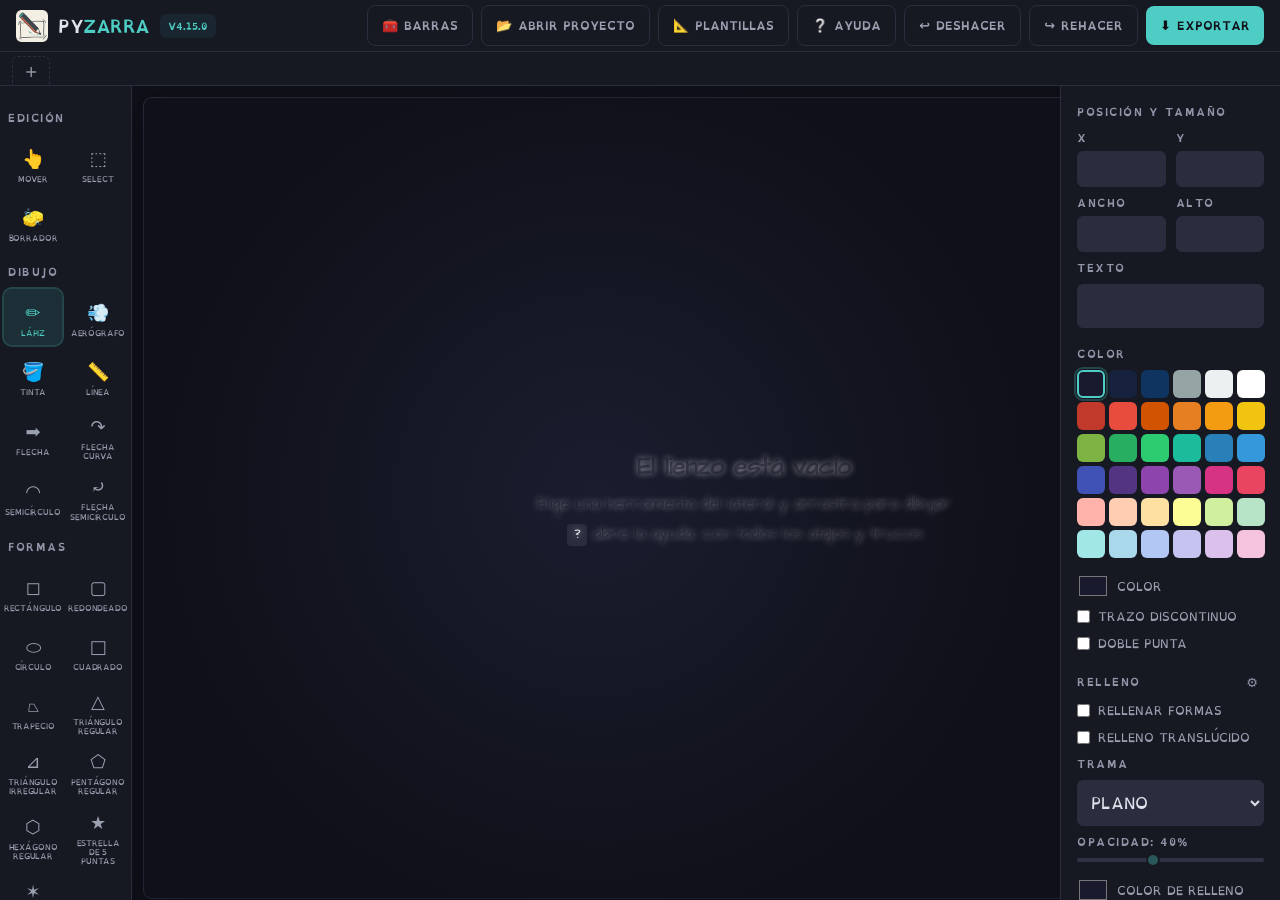
==== src/pyzarra/web/index.html @ 2eeb59e5 "Web al día con pizarra e5b96a8: estilo propio del texto de las formas, y versión 4.15.0 Con la forma" ====
<!DOCTYPE html>
<html lang="es">
<head>
  <meta charset="UTF-8" />
  <meta name="viewport" content="width=device-width, initial-scale=1.0" />
  <title>Pyzarra — Bocetos Web</title>
  <meta name="description" content="Aplicación de wireframing y bocetos web con exportación a múltiples formatos" />
  <!-- Iconos. Rutas relativas a propósito: la app también se abre con file://,
       donde una ruta absoluta /img/… apuntaría a la raíz del disco. -->
  <link rel="icon" href="img/favicon.ico" sizes="32x32" />
  <link rel="icon" type="image/png" sizes="16x16" href="img/favicon-16x16.png" />
  <link rel="icon" type="image/png" sizes="32x32" href="img/favicon-32x32.png" />
  <link rel="icon" type="image/png" sizes="192x192" href="img/icon-192.png" />
  <link rel="apple-touch-icon" sizes="180x180" href="img/apple-touch-icon.png" />
  <!-- Sin <link rel="manifest">: dentro de la app la web se abre con file://
       y WKWebView rechaza la peticion del manifest por CORS ("Origin null"),
       un error de consola en cada arranque. Un manifest PWA no pinta nada en
       una ventana nativa; el archivo sigue en el repo por si la web vuelve a
       servirse por http. -->
  <meta name="theme-color" content="#0f1019" />
  <!-- Sin Google Fonts: las cinco manuscritas viajan autoalojadas en fonts/
       (@font-face en src/scss/base/_font-faces.scss). La app no pide nada por
       red, así que dibuja igual sin conexión y abierta con file://. -->
  <link rel="stylesheet" href="css/styles.css" />
</head>
<body>

  <!-- ===== APP SHELL ===== -->
  <div class="app">

    <!-- ── Top Bar ── -->
    <header class="topbar">
      <div class="topbar__brand">
        <img class="topbar__logo-icon" src="img/logo-96.png" alt="" aria-hidden="true" width="32" height="32" />
        <h1 class="topbar__logo-text">Py<span class="topbar__logo-accent">zarra</span></h1>
        <span class="topbar__badge">v4.15.0</span>
        <!-- Aviso de autoguardado: visible SOLO mientras localStorage rechaza
             el guardado (cuota llena). Sin él, el fallo era un catch mudo y el
             trabajo posterior se perdía en silencio al recargar. -->
        <span class="topbar__warn" id="autosave-warn" role="alert" hidden>
          ⚠️ El guardado automático no cabe — exporta tu trabajo
        </span>
      </div>
      <!-- El rótulo de cada botón va envuelto en `.btn__label`, y no suelto
           como nodo de texto, porque por debajo de $topbar-icons la barra se
           queda solo con los iconos: sin un elemento propio no hay nada que
           el CSS pueda ocultar. Se oculta a la vista pero NO a un lector de
           pantalla, así que cada botón conserva su nombre. Un botón nuevo sin
           envolver vuelve a desbordar la barra; hay guarda en smoke. -->
      <nav class="topbar__actions">
        <button class="btn btn--ghost panel-toggle" id="btn-panel-toggle" title="Mostrar/ocultar el panel" aria-label="Mostrar u ocultar el panel de ajustes" aria-expanded="false" aria-controls="side-panel">
          <span class="btn__icon" aria-hidden="true">⚙</span> <span class="btn__label">Panel</span>
        </button>
        <!-- Interruptor de las barras flotantes (v3.13.0). Como .panel-toggle,
             solo existe donde el modo existe: el CSS lo oculta bajo 1100px. -->
        <button class="btn btn--ghost float-toggle" id="btn-float-tools" title="Barras de herramientas flotantes" aria-pressed="false" aria-controls="floatbars">
          <span class="btn__icon" aria-hidden="true">🧰</span> <span class="btn__label">Barras</span>
        </button>
        <button class="btn btn--ghost" id="btn-import"
                title="Abrir un proyecto .json guardado con Exportar → JSON. Se abre en una pestaña nueva.">
          <span class="btn__icon" aria-hidden="true">📂</span> <span class="btn__label">Abrir proyecto</span>
        </button>
        <button class="btn btn--ghost" id="btn-templates" title="Plantillas">
          <span class="btn__icon" aria-hidden="true">📐</span> <span class="btn__label">Plantillas</span>
        </button>
        <button class="btn btn--ghost" id="btn-help" title="Ayuda y atajos (?)">
          <span class="btn__icon" aria-hidden="true">❔</span> <span class="btn__label">Ayuda</span>
        </button>
        <button class="btn btn--ghost" id="btn-undo" title="Deshacer (Ctrl+Z)">
          <span class="btn__icon" aria-hidden="true">↩</span> <span class="btn__label">Deshacer</span>
        </button>
        <button class="btn btn--ghost" id="btn-redo" title="Rehacer (Ctrl+Y)">
          <span class="btn__icon" aria-hidden="true">↪</span> <span class="btn__label">Rehacer</span>
        </button>
        <button class="btn btn--primary" id="btn-export" title="Exportar el dibujo a PNG, JPG, SVG, HTML o JSON">
          <span class="btn__icon" aria-hidden="true">⬇</span> <span class="btn__label">Exportar</span>
        </button>
      </nav>
    </header>

  <!-- Pestañas de documento (v3.17.0): varias pizarras abiertas a la vez.
       Es un <nav> con aria-current, no role=tablist: no hay tabpanel que
       conmutar (es el mismo lienzo con otro documento) — semánticamente es
       navegación entre documentos. Las pestañas las fabrica renderTabsBar(). -->
  <nav class="doctabs" id="doctabs" aria-label="Pizarras abiertas">
    <div class="doctabs__list" id="doctabs-list"></div>
    <button class="doctabs__new" id="btn-tab-new" type="button"
            title="Nueva pizarra (Ctrl/Cmd+Alt+T)" aria-label="Nueva pizarra">+</button>
  </nav>

    <!-- ── Main Body ── -->
    <div class="app__body">

      <!-- Sidebar Tools -->
      <aside class="sidebar" id="sidebar" role="toolbar" aria-orientation="vertical" aria-label="Herramientas"></aside>

      <!-- Canvas Area -->
      <main class="canvas-area">
        <!-- El sizer ocupa en layout el tamaño YA escalado del lienzo, para que
             el desbordamiento por zoom sea alcanzable con scroll -->
        <div class="canvas-area__sizer" id="canvas-sizer">
          <div class="canvas-area__wrapper" id="canvas-wrapper">
            <canvas class="canvas-area__canvas" id="main-canvas" width="1200" height="800" role="img" aria-label="Lienzo de dibujo"></canvas>
            <canvas class="canvas-area__overlay" id="overlay-canvas" width="1200" height="800" aria-hidden="true"></canvas>
            <textarea class="canvas-area__text-input" id="text-input" placeholder="Escribe aquí..." hidden></textarea>
            <!-- Estado vacío (v3.6.0): bienvenida sobre el lienzo sin nada.
                 La muestra/oculta redrawNow (elementos > 0, o gesto en curso).
                 pointer-events: none — jamás debe interceptar un trazo. -->
            <div class="canvas-area__empty" id="canvas-empty">
              <p class="canvas-area__empty-title">El lienzo está vacío</p>
              <p>Elige una herramienta del lateral y arrastra para dibujar</p>
              <p><kbd>?</kbd> abre la ayuda, con todos los atajos y trucos</p>
            </div>
          </div>
        </div>
        <!-- «Volver al dibujo» (v3.5.0): aparece solo cuando el scroll/zoom
             dejan el viewport sin tocar ningún elemento (updateBackContent).
             position:fixed, así que no participa en el layout del sizer; su
             regla [hidden] es obligatoria porque la clase declara display. -->
        <button type="button" class="canvas-area__back" id="btn-back-content"
                title="Encuadrar el dibujo (Mayús+1)" hidden>↩ Volver al dibujo</button>
        <!-- Toasts (v3.6.0): avisos breves y autodescartables (copiar,
             exportar, abrir…). role=status + aria-live para que el lector los
             anuncie; los rellena showToast (app.js) y nunca interceptan. -->
        <div class="toasts" id="toast-region" role="status" aria-live="polite"></div>
        <!-- Menú contextual (v3.8.0): lo rellena showContextMenu (app.js) por
             invocación, con las acciones de la selección o del lienzo y su
             atajo a la derecha. [hidden] obligatoria: la clase declara display. -->
        <div class="ctxmenu" id="context-menu" hidden></div>
      </main>

      <!-- Right Panel

           El orden y el agrupamiento de estas secciones SON la organización que
           ve el usuario. Cada `<section>` lleva id porque `syncPanelSections()`
           (app.js) las muestra u oculta según la herramienta activa y la
           selección: con el lápiz no pintan nada «Plantas» ni «Ancho del
           camino». Ojo: `.panel__section` es `display:flex`, así que el
           atributo `hidden` NO basta por sí solo — `_panel.scss` añade la regla
           `&[hidden] { display: none }`, igual que `.btn[hidden]`.

           Lo que edita la selección (color, grosor, relleno, discontinuo, doble
           punta, tamaño de texto) vive AQUÍ y no en un modal: `selectTool()`
           vacía la selección y los atajos se desactivan con un `<dialog>`
           abierto, así que un modal no puede sustituir al panel para editar.

           Cada sección con ajustes propios lleva SU ⚙ (v2.21.0), que abre
           siempre los mismos ajustes: los de esa sección. Antes había uno solo,
           en la cabecera «Trazo», que se re-apuntaba a cinco modales según la
           herramienta — el mismo botón, en el mismo sitio, abría cinco cosas
           distintas —, y ESA cabecera se quedó sin ⚙ al repartirlo: sus
           destinos se alcanzan pulsando la herramienta y, con selección, desde
           «Posición y tamaño». «Lienzo» tampoco lleva, porque no tiene ajustes
           en ningún modal. Ninguno cambia de herramienta ni vacía la selección;
           los de «Edificios» y «Jardín» son la excepción, explicada allí. -->
      <aside class="panel" id="side-panel">

        <!-- Elemento: posición y tamaño EXACTOS de lo seleccionado, más su
             texto cuando el tipo lo admite. Hasta la v2.9.0 solo se podía
             mover arrastrando y redimensionar con los tiradores: no había forma
             de dar una medida concreta ni de alinear dos cosas, y en un botón o
             una tarjeta el texto solo se cambiaba con doble clic, que no se ve
             por ningún sitio. Se lee y se escribe con getElementBounds +
             moveElement/scaleElement, así que vale para cualquier tipo —incluidos
             los trazos a mano y los grupos— sin un caso por tipo. -->
        <section class="panel__section" id="panel-sec-element">
          <h3 class="panel__title panel__title--row">
            <span>Posición y tamaño</span>
            <!-- El único ⚙ que se oculta desde JS: aquí no manda la herramienta
                 activa sino el TIPO seleccionado, y no todos tienen ajustes
                 (una imagen pegada, el `eraser` histórico). -->
            <button type="button" class="panel__gear" id="btn-element-settings"
                    title="Ajustar lo seleccionado" hidden>⚙️</button>
          </h3>
          <div class="panel__nums">
            <label class="panel__num" for="el-x"><span>X</span>
              <input type="number" id="el-x" step="1" /></label>
            <label class="panel__num" for="el-y"><span>Y</span>
              <input type="number" id="el-y" step="1" /></label>
            <label class="panel__num" for="el-w"><span>Ancho</span>
              <input type="number" id="el-w" step="1" min="1" /></label>
            <label class="panel__num" for="el-h"><span>Alto</span>
              <input type="number" id="el-h" step="1" min="1" /></label>
          </div>
          <label class="panel__field" for="el-label" id="el-label-row">
            <span class="panel__title">Texto</span>
            <input class="panel__text" type="text" id="el-label" />
          </label>
        </section>

        <!-- Trazo: color y los dos modificadores de línea. «Color» era una
             sección aparte, pero es el color DEL TRAZO (lo dice su propio
             aria-label), así que va aquí.

             SIN GROSOR Y SIN ⚙ (v2.21.0). Aquí vivían dos cosas que se han ido:
             el ⚙ único que se re-apuntaba a cinco modales según la herramienta,
             y el deslizador del grosor —que además cambiaba de significado,
             porque con el Borrador gobernaba SU tamaño y se retitulaba—. Los
             dos tenían el mismo problema: un control cuyo efecto dependía de
             algo que pasaba en otra parte de la pantalla. El grosor vive ahora
             donde se elige la herramienta, en los cinco modales de ajustes
             (#modal-stroke, #modal-shape, #modal-ui, #modal-text y, como
             tamaño del borrador, #modal-eraser), que ya lo tenían como gemelo.
             Se llega a ellos pulsando la herramienta y, con algo seleccionado,
             desde el ⚙ de «Posición y tamaño». -->
        <section class="panel__section" id="panel-sec-stroke">
          <h3 class="panel__title">Color</h3>
          <div class="panel__color-grid" id="color-grid"></div>
          <!-- Rotulado «Color», como «Fondo» y «Cuadrícula» en Lienzo: el
               <code> con el hex que había aquí decía el valor, no para qué
               sirve el mando. El <label> envolvente hace de nombre accesible,
               así que no lleva aria-label (lo duplicaría). -->
          <label class="panel__color-custom" for="color-picker">
            <input class="panel__color-picker" type="color" id="color-picker" value="#1a1a2e" />
            Color
          </label>
          <label class="panel__check" id="row-dash">
            <input type="checkbox" id="check-dash" /> Trazo discontinuo
          </label>
          <label class="panel__check" id="row-double-head">
            <input type="checkbox" id="check-double-head" /> Doble punta
          </label>
        </section>

        <!-- Relleno: solo con una forma rellenable activa o seleccionada.
             «Solapamiento» estaba aquí y no es un ajuste de relleno sino un modo
             de render de toda la escena: se ha ido a «Lienzo». -->
        <section class="panel__section" id="panel-sec-fill">
          <h3 class="panel__title panel__title--row">
            <span>Relleno</span>
            <button type="button" class="panel__gear" id="btn-fill-settings"
                    title="Ajustar el relleno">⚙️</button>
          </h3>
          <label class="panel__check">
            <input type="checkbox" id="check-fill" /> Rellenar formas
          </label>
          <label class="panel__check">
            <input type="checkbox" id="check-fill-transparent" /> Relleno translúcido
          </label>
          <!-- Trama del relleno (v3.11.0, la idea de rough.js): el trazo es de
               mano temblorosa y el relleno era una mancha plana. Los valores
               son los ids de Hatch.PATTERNS más «solid», que es la ausencia
               del campo; tests/smoke.test.js pinea que coincidan. -->
          <label class="panel__field" for="fill-pattern">
            <span class="panel__title">Trama</span>
            <select class="panel__select" id="fill-pattern">
              <option value="solid">Plano</option>
              <option value="hachure">Rayado</option>
              <option value="cross-hatch">Cruzado</option>
              <option value="dots">Puntos</option>
              <option value="zigzag">Zigzag</option>
            </select>
          </label>
          <h3 class="panel__title">Opacidad: <span id="fill-opacity-val">40</span>%</h3>
          <input class="panel__slider" type="range" id="fill-opacity-slider"
                 min="0" max="100" step="1" value="40"
                 aria-label="Opacidad del relleno translúcido" disabled />
          <div class="panel__canvas-colors">
            <label class="panel__canvas-color">
              <input class="panel__color-picker" type="color" id="fill-color-picker" value="#1a1a2e" />
              Color de relleno
            </label>
          </div>
        </section>

        <!-- Texto: solo con la herramienta Texto/Emoji o un texto seleccionado.
             Con Emoji activo, redrawNow retitula el rótulo a «Emoji» y el
             deslizador gobierna state.emojiSize (min 32), como el de grosor
             hace con el borrador. El max 96 es EMOJI_MAX_SIZE: un emoji puede
             medir hasta 96 y este mismo control lo enseña al seleccionarlo. -->
        <section class="panel__section" id="panel-sec-text">
          <!-- El <label for> se queda DENTRO de la cabecera, como hermano del
               ⚙ y nunca envolviéndolo: un <label> se tragaría el botón en el
               nombre accesible del deslizador. -->
          <h3 class="panel__title panel__title--row">
            <label for="font-slider"><span id="font-label">Texto</span>: <span id="font-val">18</span>px</label>
            <button type="button" class="panel__gear" id="btn-text-settings"
                    title="Ajustar el texto">⚙️</button>
          </h3>
          <input class="panel__slider" type="range" id="font-slider" min="10" max="96" value="18" />
          <!-- Estilo del texto. Se ocultan con el Emoji activo: ahí la sección
               se retitula para gobernar SU tamaño, y negrita o sombra sobre un
               emoji no significan nada. -->
          <label class="panel__check" id="row-text-bold">
            <input type="checkbox" id="check-bold" /> Negrita
          </label>
          <label class="panel__field" id="row-text-shadow" for="text-shadow">
            <span class="panel__title">Sombra</span>
            <select class="panel__select" id="text-shadow"></select>
          </label>
          <div class="panel__canvas-colors" id="row-text-shadow-color">
            <label class="panel__canvas-color">
              <input class="panel__color-picker" type="color" id="text-shadow-color" value="#7d8295" />
              Color de la sombra
            </label>
          </div>
        </section>

        <!-- Edificios (defaults de creación para Fachada/Alzado/Perfil/Tejados).
             Gemelos de los cuatro campos de #modal-facade: añadir un ajuste
             quinto exige añadirlo en los dos sitios o en ninguno. -->
        <section class="panel__section" id="panel-sec-build">
          <h3 class="panel__title panel__title--row">
            <span>Edificios</span>
            <button type="button" class="panel__gear" id="btn-build-settings"
                    title="Abrir el catálogo de Fachada">⚙️</button>
          </h3>
          <label class="panel__field" for="build-floors">
            <span class="panel__title">Plantas</span>
            <select class="panel__select" id="build-floors">
              <option value="auto">Auto</option>
              <option value="1">1</option>
              <option value="2">2</option>
              <option value="3">3</option>
              <option value="4">4</option>
              <option value="5">5</option>
              <option value="6">6</option>
              <option value="7">7</option>
              <option value="8">8</option>
              <option value="10">10</option>
              <option value="12">12</option>
            </select>
          </label>
          <label class="panel__field" for="build-bays">
            <span class="panel__title">Ventanas por planta</span>
            <select class="panel__select" id="build-bays">
              <option value="auto">Auto</option>
              <option value="1">1</option>
              <option value="2">2</option>
              <option value="3">3</option>
              <option value="4">4</option>
            </select>
          </label>
          <h3 class="panel__title">Pendiente del tejado: <span id="build-pitch-val">36</span>%</h3>
          <input class="panel__slider" type="range" id="build-roof-pitch"
                 min="20" max="50" step="1" value="36"
                 aria-label="Pendiente del tejado (Alzado/Perfil)" />
          <label class="panel__field" for="build-roof-type">
            <span class="panel__title">Cubierta del alzado</span>
            <select class="panel__select" id="build-roof-type">
              <option value="gable">Dos aguas</option>
              <option value="hip">Cuatro aguas</option>
              <option value="mansard">Mansarda</option>
            </select>
          </label>
        </section>

        <!-- Jardín (defaults de creación; las herramientas son solo de creación,
             así que no siguen la semántica dual del panel). Los tres controles
             tienen gemelo dentro de los modales del jardín: aquí se retocan sin
             soltar la herramienta, allí se eligen donde está el usuario. -->
        <section class="panel__section" id="panel-sec-garden">
          <h3 class="panel__title panel__title--row">
            <span>Jardín</span>
            <button type="button" class="panel__gear" id="btn-garden-settings"
                    title="Abrir el catálogo de esta herramienta">⚙️</button>
          </h3>
          <label class="panel__check">
            <input type="checkbox" id="check-garden-labels" checked /> Etiquetas
          </label>
          <!-- Gemelos de los dos ajustes del modal de Camino (ver #modal-path).
               Con «Cualquier inclinación» el arrastre solo dice por dónde va el
               recorrido, así que el ancho sale de aquí. min/max deben coincidir
               con PATH_W_MIN/PATH_W_MAX de js/garden.js -->
          <label class="panel__check">
            <input type="checkbox" id="check-path-any-angle" /> Caminos en cualquier inclinación
          </label>
          <h3 class="panel__title">Ancho del camino: <span id="path-width-val">34</span>px</h3>
          <input class="panel__slider" type="range" id="garden-path-width"
                 min="8" max="120" step="2" value="34"
                 aria-label="Ancho de los caminos del jardín" />
        </section>

        <!-- Lienzo: todo lo que describe la escena y la vista, no lo que se
             dibuja. Aquí acaban «Mostrar/Ajustar cuadrícula» y «Solapamiento»,
             que estaban repartidos entre una sección sin título y «Relleno». -->
        <section class="panel__section" id="panel-sec-canvas">
          <h3 class="panel__title">Lienzo</h3>
          <label class="panel__check">
            <input type="checkbox" id="check-grid" checked /> Mostrar cuadrícula
          </label>
          <label class="panel__check">
            <input type="checkbox" id="check-snap" /> Ajustar a cuadrícula
          </label>
          <!-- Aspecto: papel + rejilla de una vez. Va ANTES de los dos
               selectores de color porque es el gesto de un clic; ellos son el
               ajuste fino que lo retoca. Las muestras las pinta app.js desde
               CANVAS_PRESETS (config.js): aquí no se escribe ni un color, o el
               catálogo existiría en dos sitios. -->
          <h4 class="panel__title panel__title--block">Aspecto</h4>
          <div class="panel__canvas-presets" id="canvas-preset-grid"
               role="group" aria-label="Aspecto del lienzo"></div>
          <div class="panel__canvas-colors">
            <label class="panel__canvas-color">
              <input class="panel__color-picker" type="color" id="canvas-bg-picker" value="#686f92" />
              Fondo
            </label>
            <label class="panel__canvas-color">
              <input class="panel__color-picker" type="color" id="grid-color-picker" value="#fcfcfc" />
              Cuadrícula
            </label>
          </div>
          <!-- Letra del lienzo: ajuste global del boceto, como el
               fondo o la cuadrícula (no viaja en los elementos, sí en prefs).
               Las opciones las rellena app.js desde SKETCH_FONTS, para que el
               catálogo no exista en dos sitios; cada <option> se previsualiza
               con su propia familia. -->
          <label class="panel__field" for="sketch-font">
            <span class="panel__title">Letra del lienzo</span>
            <select class="panel__select" id="sketch-font"></select>
          </label>
          <label class="panel__field" for="overlap-mode">
            <span class="panel__title">Solapamiento</span>
            <select class="panel__select" id="overlap-mode">
              <option value="normal">Normal</option>
              <option value="hidden-dashed">Bordes ocultos</option>
            </select>
          </label>
          <!-- El % es un BOTÓN: clicarlo vuelve al 100% (micro-detalle de
               Excalidraw). Sigue dentro del <label for> del slider — un botón
               es contenido interactivo, así que su clic no se reenvía al
               slider — y smoke guarda ese <label for>. -->
          <label class="panel__title panel__title--block" for="zoom-slider">Zoom: <button type="button" class="panel__zoom-val" id="zoom-val" title="Volver al 100 % (Ctrl+0)">100</button>%</label>
          <input class="panel__slider" type="range" id="zoom-slider" min="30" max="300" step="10" value="100" />
          <button class="btn btn--ghost btn--block" id="btn-zoom-fit" title="Encuadrar el dibujo (Mayús+1)">🔍 Encuadrar el dibujo</button>
        </section>

        <!-- Selección: cuánto hay seleccionado y qué se puede hacer con ello.
             «Los clics acumulan selección» vivió aquí hasta la v2.17.0; ahora
             es un ajuste de la herramienta «Select», en #modal-select. -->
        <section class="panel__section panel__section--border" id="panel-sec-selection">
          <!-- aria-live sobre la fila es seguro: aria-atomic es false por
               defecto, así que solo se anuncia el contador que cambia, no la
               cabecera entera, y el ⚙ es estático. -->
          <h3 class="panel__title panel__title--row" aria-live="polite">
            <span>Elementos: <span id="el-count">0</span></span>
            <button type="button" class="panel__gear" id="btn-selection-settings"
                    title="Ajustar la selección">⚙️</button>
          </h3>
          <button class="btn btn--ghost btn--block" id="btn-edit-garden" hidden>
            🌿 Editar planta
          </button>
          <button class="btn btn--ghost btn--block" id="btn-duplicate-sel" hidden>
            ⧉ Duplicar selección
          </button>
          <!-- Biblioteca del usuario (v3.12.0): guardar la selección como
               pieza reutilizable. Se inserta desde «Plantillas», que es donde
               ya se va a buscar algo hecho. -->
          <button class="btn btn--ghost btn--block" id="btn-save-piece" hidden
                  title="Guardar la selección en tu biblioteca de piezas">
            ⭐ Guardar como pieza
          </button>
          <!-- Orden Z (v2.42.1): el orden del array ES el apilado. Cuatro
               acciones en rejilla de dos columnas (.panel__zorder, con su
               regla [hidden] en _panel.scss — declara display). Atajos:
               Ctrl/Cmd+↑/↓ un paso, con Shift a los extremos. -->
          <div class="panel__zorder" id="zorder-row" hidden>
            <button class="btn btn--ghost" id="btn-z-front" title="Traer al frente (Ctrl+Mayús+↑)">⏫ Al frente</button>
            <button class="btn btn--ghost" id="btn-z-up" title="Adelantar un paso (Ctrl+↑)">🔼 Adelantar</button>
            <button class="btn btn--ghost" id="btn-z-back" title="Enviar al fondo (Ctrl+Mayús+↓)">⏬ Al fondo</button>
            <button class="btn btn--ghost" id="btn-z-down" title="Retrasar un paso (Ctrl+↓)">🔽 Retrasar</button>
          </div>
          <!-- Alinear y distribuir (v3.10.0): las guías al arrastrar ya
               imantaban, pero no había forma de decir «éstos cuatro, a la
               izquierda». La rejilla declara display:grid, así que lleva su
               regla [hidden] en _panel.scss. Botones de icono: en tres
               columnas no cabe un rótulo, y el `title` es lo que queda. -->
          <div class="panel__align" id="align-row" hidden>
            <button class="btn btn--ghost" data-align="left" title="Alinear a la izquierda" aria-label="Alinear a la izquierda">⇤</button>
            <button class="btn btn--ghost" data-align="hcenter" title="Centrar en horizontal" aria-label="Centrar en horizontal">↔</button>
            <button class="btn btn--ghost" data-align="right" title="Alinear a la derecha" aria-label="Alinear a la derecha">⇥</button>
            <button class="btn btn--ghost" data-align="top" title="Alinear arriba" aria-label="Alinear arriba">⤒</button>
            <button class="btn btn--ghost" data-align="vmiddle" title="Centrar en vertical" aria-label="Centrar en vertical">↕</button>
            <button class="btn btn--ghost" data-align="bottom" title="Alinear abajo" aria-label="Alinear abajo">⤓</button>
          </div>
          <!-- Repartir y voltear van con rótulo y no en la rejilla de iconos:
               «distribuir» y «voltear» no tienen un símbolo que se entienda
               solo, al contrario que las seis alineaciones. -->
          <div class="panel__zorder" id="dist-row" hidden>
            <button class="btn btn--ghost" data-align="hdist" title="Repartir huecos iguales en horizontal (3 objetos o más)">⇹ En fila</button>
            <button class="btn btn--ghost" data-align="vdist" title="Repartir huecos iguales en vertical (3 objetos o más)">⇳ En columna</button>
          </div>
          <div class="panel__zorder" id="mirror-row" hidden>
            <button class="btn btn--ghost" data-mirror="h" title="Voltear en horizontal (Mayús+H)">Voltear ↔</button>
            <button class="btn btn--ghost" data-mirror="v" title="Voltear en vertical (Mayús+V)">Voltear ↕</button>
          </div>
          <!-- Agrupar/desagrupar (v3.10.0): la maquinaria (buildingGroupId)
               existía desde Edificios, pero solo la estampaba la app. A ancho
               completo y no en pareja: «Desagrupar» no cabe en media columna
               del panel y salía recortado. -->
          <button class="btn btn--ghost btn--block" id="btn-group" hidden
                  title="Agrupar la selección (Ctrl+G)">⛓ Agrupar</button>
          <button class="btn btn--ghost btn--block" id="btn-ungroup" hidden
                  title="Deshacer el grupo (Ctrl+Mayús+G)">⛓ Desagrupar</button>
          <button class="btn btn--ghost btn--block" id="btn-rotate-sel" hidden>
            ↻ Rotar selección
          </button>
          <button class="btn btn--danger btn--block" id="btn-delete-sel" hidden>
            🗑 Eliminar selección
          </button>
        </section>

        <button class="btn btn--danger btn--block" id="btn-clear">🗑 Limpiar todo</button>

        <!-- Los atajos viven ahora en el modal de Ayuda (botón ❔ de la barra
             superior o tecla ?), donde caben legibles y agrupados por tema -->
        <footer class="panel__footer">
          <p>⌨️ <kbd>?</kbd> o el botón <strong>Ayuda</strong>: atajos y trucos</p>
        </footer>
      </aside>
    </div>

    <!-- Fondo para cerrar el panel-cajón en pantallas estrechas (≤1100px) -->
    <div class="panel-backdrop" id="panel-backdrop"></div>

    <!-- Barras de herramientas flotantes (v3.13.0): las llena buildFloatbars
         (app.js) desde FLOATBAR_GROUPS. Solo se ven con la clase
         `app--floatbars` Y por encima de 1100px (CSS puro, _floatbar.scss);
         sus posiciones viven en el DOM y NO se persisten: recargar es volver
         a fábrica. El nodo existe en el HTML para que dom-stub lo encuentre.
         Es además la ZONA DE ACOPLADO (v3.14.0): soltar aquí una barra
         arrastrada la devuelve al flujo, y su ancho está acoplado a
         FLOATBAR_DOCK_W (app.js). -->
    <div class="floatbars" id="floatbars"></div>
  </div>

  <!-- ===== MODAL: EXPORT ===== -->
  <dialog class="modal" id="modal-export" aria-labelledby="modal-export-title">
      <h3 class="modal__heading" id="modal-export-title">Exportar Wireframe</h3>
      <p class="modal__sub">Elige el formato de exportación</p>
      <!-- Ajustes de salida (v3.9.0, la idea de Excalidraw). Van ANTES de los
           formatos porque describen QUÉ se exporta, no cómo se descarga: se
           eligen y luego se pulsa el formato. Cada formato honra lo que puede
           representar (el JPG no tiene alfa; el HTML no tiene resolución) y
           quien lo decide es el exportador, no esta pantalla. -->
      <fieldset class="modal__group">
        <legend class="modal__group-title">Ajustes</legend>
        <label class="panel__field" for="export-scale">
          <span class="modal__field-label">Resolución</span>
          <select class="panel__select" id="export-scale">
            <option value="1">1× (1200 × 800)</option>
            <option value="2">2× (2400 × 1600)</option>
            <option value="3">3× (3600 × 2400)</option>
          </select>
        </label>
        <label class="panel__check">
          <input type="checkbox" id="export-transparent" /> Fondo transparente
        </label>
        <label class="panel__check">
          <input type="checkbox" id="export-selection" /> Solo la selección
        </label>
      </fieldset>
      <div class="modal__grid modal__grid--2col">
        <button class="modal__option" data-export="png">
          <span class="modal__option-icon">🖼️</span>
          <strong>PNG</strong>
          <small>Imagen rasterizada</small>
        </button>
        <button class="modal__option" data-export="jpg">
          <span class="modal__option-icon">📷</span>
          <strong>JPG</strong>
          <small>Comprimida</small>
        </button>
        <button class="modal__option" data-export="svg">
          <span class="modal__option-icon">✨</span>
          <strong>SVG</strong>
          <small>Vectorial escalable</small>
        </button>
        <button class="modal__option" data-export="html">
          <span class="modal__option-icon">🌐</span>
          <strong>HTML</strong>
          <small>Web editable</small>
        </button>
        <button class="modal__option modal__option--wide" data-export="json">
          <span class="modal__option-icon">💾</span>
          <strong>JSON</strong>
          <small>Proyecto reutilizable (importar después)</small>
        </button>
      </div>
      <!-- Copiar al portapapeles (v3.9.0): ahorra el viaje descarga → buscar
           en Descargas → arrastrar. No lleva atajo a propósito (Ctrl+Mayús+C
           es las herramientas de desarrollo del navegador): sus vías son este
           botón y el menú contextual de la selección. -->
      <button class="btn btn--ghost btn--block" id="btn-copy-image"
              title="Copiar el dibujo al portapapeles como imagen PNG">
        📋 Copiar imagen al portapapeles
      </button>
      <button class="btn btn--ghost btn--block modal__cancel">Cancelar</button>
  </dialog>

  <!-- ===== MODAL: AYUDA ===== -->
  <dialog class="modal modal--help" id="modal-help" aria-labelledby="modal-help-title">
      <!-- Cabecera pegajosa: título y buscador (v3.3.0). La ayuda son ya
           veinte secciones, y sin filtro encontrar algo concreto era
           desplazarse leyendo.

           El título va DENTRO de la barra pegajosa, y no encima, por la
           máscara: un elemento pegajoso se ancla a la caja de CONTENIDO, así
           que hay que tapar con una sombra los 2.8rem de relleno superior del
           diálogo por los que se ve pasar el texto — y esa sombra taparía
           también lo que hubiera justo encima (ver .modal__cancel, que hace lo
           mismo abajo y no lo sufre por ser el último elemento).

           El campo es type="text" A PROPÓSITO: _uppercase.scss rescata de las
           mayúsculas los `input[type="text"]`, y un buscador es texto que
           escribe el usuario. -->
      <div class="modal__help-search">
        <h3 class="modal__heading modal__help-heading" id="modal-help-title">Ayuda</h3>
        <input class="modal__help-input" type="text" id="help-search"
               placeholder="Buscar en la ayuda…" autocomplete="off"
               aria-label="Buscar en la ayuda" />
        <span class="modal__help-count" id="help-count" hidden></span>
      </div>
      <p class="modal__sub">Atajos y trucos de Pyzarra. El índice salta a cualquier sección.</p>
      <nav class="modal__help-index" id="help-index" aria-label="Secciones de la ayuda"></nav>
      <p class="modal__help-empty" id="help-empty" hidden>
        Nada coincide con esa búsqueda. Prueba con una palabra suelta: «borrador», «curva», «exportar»…
      </p>

      <section class="modal__help-group">
        <h4 class="modal__help-title">Primeros pasos</h4>
        <ul class="modal__help-list">
          <li>Elige una herramienta en la <strong>barra de la izquierda</strong> y arrastra sobre el lienzo. Al pulsarla se abren sus <strong>ajustes</strong>, con una muestra de lo que va a salir; ciérralos y ya estás dibujando</li>
          <li>Con <strong>Mover</strong> (<kbd>V</kbd>) se selecciona, se arrastra, se redimensiona por las esquinas y se borra con <kbd>Supr</kbd>. Con <strong>«Select»</strong> se enmarca sin mover nada; un marco <strong>dentro de una imagen</strong> separa ese trozo como pieza propia (la foto queda con el hueco; Deshacer lo revierte)</li>
          <li>Todo lo que hagas se <strong>guarda solo</strong> en este navegador: cierra y vuelve, y el dibujo sigue ahí. Para llevártelo a otro sitio, <strong>Exportar → JSON</strong></li>
          <li>El panel de la derecha cambia con lo que estés haciendo: enseña las secciones que aplican a la herramienta activa o a lo que tengas seleccionado</li>
          <li>Si te pierdes: <kbd>Ctrl</kbd>+<kbd>Z</kbd> deshace hasta 50 pasos</li>
        </ul>
      </section>

      <section class="modal__help-group">
        <h4 class="modal__help-title">🧰 Barras flotantes</h4>
        <ul class="modal__help-list">
          <li>El botón <strong>Barras</strong> de la barra superior desglosa las herramientas en <strong>seis paletas flotantes</strong> —Edición, Dibujo, Formas y 3D, UI, Edificios y Jardín— que puedes llevar a donde quieras; pulsarlo otra vez devuelve la barra lateral de siempre</li>
          <li>Cada barra se <strong>arrastra por su asa</strong> (la franja superior con el nombre) y se <strong>pliega</strong> con el botón <strong>▾</strong> hasta dejar solo el asa</li>
          <li>Para <strong>recoger una sola barra</strong>, arrástrala de vuelta a la <strong>franja de la izquierda</strong> —se resalta al entrar— y suéltala: vuelve a su sitio en la columna y <strong>las demás se quedan donde están</strong></li>
          <li>Las posiciones y el plegado <strong>no se guardan</strong>: al pulsar <strong>Barras</strong> o al recargar, las seis aparecen siempre <strong>apiladas a la izquierda</strong> —donde vive la barra lateral— listas para llevarlas donde quieras. Si no caben todas, esa columna <strong>se desplaza con la rueda</strong>, como la barra lateral. El modo en sí sí se recuerda</li>
          <li>Moverlas y recogerlas de una en una es cosa del <strong>ratón</strong>; sin él, el botón <strong>Barras</strong> las devuelve todas. Las herramientas siguen teniendo sus teclas y cada barra se recorre con las <strong>flechas</strong> del teclado</li>
          <li>En pantallas estrechas (donde el panel es un cajón) el modo no existe: manda la barra lateral</li>
        </ul>
      </section>

      <section class="modal__help-group">
        <h4 class="modal__help-title">General</h4>
        <ul class="modal__help-list">
          <li><kbd>Ctrl</kbd>+<kbd>Z</kbd> deshacer · <kbd>Ctrl</kbd>+<kbd>Y</kbd> rehacer</li>
          <li><kbd>Ctrl</kbd>+<kbd>D</kbd> duplicar · <kbd>Ctrl</kbd>+<kbd>A</kbd> todo · <kbd>Supr</kbd> borrar</li>
          <li><kbd>Ctrl</kbd>+<kbd>↑</kbd>/<kbd>↓</kbd> adelanta/retrasa la selección · con <kbd>Mayús</kbd>, al frente/al fondo</li>
          <li>Flechas: mover la selección (<kbd>Shift</kbd>: 20 px)</li>
          <li>Con un polígono regular, una estrella o un trapecio seleccionados, <kbd>←</kbd> y <kbd>→</kbd> lo <strong>giran</strong> una orientación en cada sentido; <kbd>↑</kbd> y <kbd>↓</kbd> siguen moviendo</li>
          <li>Y con una <strong>figura compuesta</strong> —un sólido 3D, un edificio, una planta—, esas mismas teclas y <kbd>Shift</kbd>+<kbd>R</kbd> la giran <strong>entera</strong> un cuarto de vuelta</li>
          <li>Cada herramienta muestra su tecla en el tooltip</li>
          <li><kbd>Alt</kbd> desactiva el ajuste a cuadrícula, y también suspende las guías de alineación mientras lo mantengas</li>
          <li>En pantallas estrechas la app se recoge sola: los botones de arriba se quedan en <strong>icono</strong> (el tooltip sigue diciendo qué hace cada uno) y el panel de la derecha pasa a ser un <strong>cajón</strong> que abre el botón <strong>Panel</strong></li>
          <li><strong>Guardar y recuperar un dibujo</strong>: <strong>Exportar → JSON</strong> baja el proyecto entero, y <strong>Abrir proyecto</strong> vuelve a cargar ese <code>.json</code>, <em>sustituyendo</em> lo que haya en el lienzo (avisa antes, y <kbd>Ctrl</kbd>+<kbd>Z</kbd> lo deshace). Los otros cuatro formatos —PNG, JPG, SVG y HTML— son solo de salida: no se pueden volver a abrir</li>
          <li>Para meter una <strong>imagen</strong> en el lienzo no hace falta importar nada: se pega con <kbd>Ctrl</kbd>+<kbd>V</kbd></li>
        </ul>
      </section>

      <section class="modal__help-group">
        <h4 class="modal__help-title">Selección y portapapeles</h4>
        <ul class="modal__help-list">
          <li>Multi-selección: arrastre en vacío, o la casilla <strong>«Los clics acumulan selección»</strong> que sale al pulsar <strong>Mover</strong> o <strong>«Select»</strong>, y que reabre el ⚙ de <strong>«Elementos»</strong> con cualquier herramienta (cada clic añade; un clic sobre lo ya seleccionado lo quita) · <kbd>Shift</kbd>+click es el atajo · arrastra el grupo desde cualquier punto de su marco</li>
          <li><strong>Guías de alineación</strong>: al arrastrar con <strong>Mover</strong>, lo seleccionado se <strong>imanta</strong> a los bordes y a los centros de lo demás, y una línea discontinua enseña con quién queda alineado. Vienen activadas; se apagan en la casilla del mismo modal que abre <strong>Mover</strong> o <strong>«Select»</strong>, y <kbd>Alt</kbd> las suspende sin desmarcarlas</li>
          <li><kbd>Ctrl</kbd>+<kbd>C</kbd> copia la selección · <kbd>Ctrl</kbd>+<kbd>V</kbd> la pega (también entre pestañas)</li>
          <li><kbd>Ctrl</kbd>+<kbd>V</kbd> o arrastrar un archivo: imágenes PNG/JPG</li>
          <li>El <strong>clic derecho</strong> abre un menú con las acciones de la selección —duplicar, estilo, orden, bloquear, eliminar— o, en el vacío, las del lienzo; cada una enseña su atajo al lado</li>
          <li><kbd>Alt</kbd>+<strong>arrastrar</strong> algo ya seleccionado se lleva una <strong>copia</strong> y deja el original quieto (sobre una pieza sin seleccionar, <kbd>Alt</kbd> sigue aislándola de su grupo)</li>
          <li><kbd>Ctrl</kbd>+<kbd>Alt</kbd>+<kbd>C</kbd> copia el <strong>estilo</strong> de lo seleccionado —color, grosor, discontinuo, relleno, letra— y <kbd>Ctrl</kbd>+<kbd>Alt</kbd>+<kbd>V</kbd> se lo pone a otra selección, cada campo solo donde significa algo</li>
          <li><kbd>Ctrl</kbd>+<kbd>Mayús</kbd>+<kbd>L</kbd> <strong>bloquea</strong> la selección: ni el clic, ni la marquesina, ni el borrador la tocan. La llave es el <strong>clic derecho</strong> sobre lo bloqueado («Desbloquear»), o «Desbloquear todo» en el menú del lienzo</li>
          <li><kbd>Shift</kbd>+<kbd>R</kbd> o <strong>Rotar selección</strong>: cuadrado 45° · trapecio/triángulo/rectángulo 90° · pentágono y estrella de 5 puntas 36° · hexágono y estrella de 6 puntas 30°</li>
          <li><strong>Alinear y distribuir</strong>: la rejilla de «Elementos» pone lo seleccionado en línea por la izquierda, el centro, la derecha, arriba, en medio o abajo, y reparte huecos iguales entre tres o más. Un <strong>grupo cuenta como un solo objeto</strong>, así que alinear una fachada la mueve entera en vez de apilar sus piezas</li>
          <li><strong>Voltear</strong> con <kbd>Mayús</kbd>+<kbd>H</kbd> (horizontal) y <kbd>Mayús</kbd>+<kbd>V</kbd> (vertical), o con los dos últimos botones de esa rejilla: un árbol o una fachada mirando al otro lado. El texto se mueve pero no se refleja —en espejo no se leería—, y una imagen sí se refleja de verdad</li>
          <li><strong>Agrupar</strong> con <kbd>Ctrl</kbd>+<kbd>G</kbd> y deshacer el grupo con <kbd>Ctrl</kbd>+<kbd>Mayús</kbd>+<kbd>G</kbd>: a partir de ahí un clic coge el conjunto entero, como con los edificios y las plantas (y el doble clic o <kbd>Alt</kbd>+clic siguen bajando a una pieza suelta)</li>
          <li>Si la selección es una <strong>figura compuesta</strong> (un sólido 3D, un edificio, una planta), gira entera un <strong>cuarto de vuelta</strong> alrededor de su centro, en vez de girar cada pieza por su lado</li>
        </ul>
      </section>

      <section class="modal__help-group">
        <h4 class="modal__help-title">Formas y relleno</h4>
        <ul class="modal__help-list">
          <li>El relleno se aplica a rectángulos, redondeados, círculos/elipses, trapecios y polígonos regulares</li>
          <li>Selecciona una forma y elige <strong>"Color de relleno"</strong>: el relleno se activa automáticamente</li>
          <li>El checkbox <strong>"Rellenar formas"</strong> la vacía sin perder el color: al volver a marcarlo lo recupera</li>
          <li><strong>"Relleno translúcido"</strong> alterna entre relleno sólido y relleno con transparencia</li>
          <li><strong>"Opacidad"</strong> va del 0% (invisible) al 100% (opaco); el valor inicial es 40%</li>
          <li><strong>Trama</strong>: además del relleno plano, la superficie puede ir <strong>rayada</strong>, <strong>cruzada</strong>, de <strong>puntos</strong> o en <strong>zigzag</strong>, como un croquis a lápiz. Respeta la silueta de verdad —el rayado de una estrella no cruza los huecos entre puntas— y sale igual en el PNG y en el SVG</li>
          <li>Con selección, estos controles modifican las formas seleccionadas; sin selección, configuran las próximas</li>
        </ul>
      </section>

      <section class="modal__help-group">
        <h4 class="modal__help-title">✏️ Lápiz y trazo</h4>
        <ul class="modal__help-list">
          <li><strong>Temblor</strong>: cuánto tiembla el trazo dibujado a mano — <strong>de arquitecto</strong> (casi a regla), <strong>de artista</strong> (el de siempre) o <strong>de caricatura</strong>. Está en los ajustes del trazo y en los de la forma, y es el mismo mando en los dos. Cambia el lienzo y las imágenes PNG/JPG; el SVG y el HTML se exportan con la geometría limpia, como siempre</li>
          <li>Al elegir <strong>Lápiz</strong> (<kbd>P</kbd>), <strong>Línea</strong> (<kbd>L</kbd>), <strong>Flecha</strong> (<kbd>A</kbd>), <strong>Flecha curva</strong> (<kbd>U</kbd>), <strong>Semicírculo</strong> (<kbd>G</kbd>) o <strong>Flecha semicírculo</strong> (⤾) se abren sus <strong>ajustes</strong>, con muestra en vivo: grosor, color, discontinuo y doble punta. Volver a pulsar la herramienta los reabre</li>
          <li><strong>«Trazo con presión»</strong> (solo el lápiz) hace que el grosor siga la <strong>velocidad del gesto</strong>: rápido sale fino, despacio grueso, y las puntas quedan afiladas, como un lápiz de verdad. Desmarcado, el lápiz dibuja con el grosor uniforme de siempre</li>
          <li><strong>«Curvatura»</strong> (solo la flecha curva) decide con cuánta comba nacen: del <strong>0 %</strong> —una recta con punta— al 100 %, en porcentaje de la distancia entre los dos extremos. Antes era siempre la misma y todas las curvas salían iguales. La muestra del modal se curva con el mando</li>
          <li>Con algo seleccionado, esos mandos <strong>editan la selección</strong>; sin nada seleccionado, configuran lo próximo que dibujes</li>
          <li>El color del trazo se elige en la paleta del propio modal o en la del panel <strong>«Trazo»</strong>: son la misma</li>
        </ul>
      </section>

      <section class="modal__help-group">
        <h4 class="modal__help-title">💨 Aerógrafo</h4>
        <ul class="modal__help-list">
          <li>Pulveriza <strong>tono</strong> en vez de trazo: una nube de gotas densa en el eje y difuminada hacia los bordes. Un clic sin arrastrar deja un soplo redondo</li>
          <li>No tiene atajo de teclado: se elige en el sidebar, dentro de <strong>Dibujo</strong>, junto al Lápiz</li>
          <li>Al elegirlo se abren sus ajustes: color, <strong>anchura</strong> de la boquilla, <strong>grano</strong>, <strong>densidad</strong> y <strong>opacidad</strong>, con muestra en vivo. Volver a pulsar la herramienta los reabre</li>
          <li>Al <strong>100 %</strong> la pintura es sólida; por debajo es translúcida y las pasadas <strong>se acumulan</strong>: dos trazos cruzados oscurecen el cruce</li>
          <li>En <strong>«Dónde pinta»</strong> puedes acotarla a un rectángulo: el modal se cierra, marcas el área arrastrando y a partir de ahí la pintura se corta en su borde. El marco se ve en discontinuo y no es un elemento — no cuenta ni se exporta</li>
          <li>El área se recuerda entre sesiones; desde el mismo modal se vuelve a marcar o se quita</li>
        </ul>
      </section>

      <section class="modal__help-group">
        <h4 class="modal__help-title">🪣 Tinta</h4>
        <ul class="modal__help-list">
          <li>Un clic pinta. <strong>Dentro de una forma</strong>, la rellena a ella; <strong>fuera</strong>, encuentra la zona que cierran los trazos de alrededor —el rombo de varias líneas cruzadas, que no es ninguna forma— y crea una <strong>mancha</strong> por debajo de ellos</li>
          <li>En el lienzo vacío pinta el <strong>fondo entero</strong>. Repintar una zona <strong>sustituye</strong> su mancha en vez de apilar otra</li>
          <li>No tiene atajo: se elige en el sidebar, dentro de <strong>Dibujo</strong>. Usa el <strong>color de relleno</strong> de la app, sólido o translúcido</li>
          <li><strong>«Cerrar huecos»</strong> (0-12 px) evita que la pintura se escape por junturas mal cerradas; si aun así se escapa, no se pinta nada y el modal lo avisa</li>
          <li>Además: <strong>cuentagotas</strong> para tomar un color del dibujo, <strong>pintar toda la selección</strong> de golpe y <strong>sustituir un color</strong> por otro en todo el lienzo</li>
          <li>La mancha es un elemento más: se mueve, se borra y se deshace — pero <strong>no sigue a los trazos</strong> si luego los mueves</li>
        </ul>
      </section>

      <section class="modal__help-group">
        <h4 class="modal__help-title">Borrador</h4>
        <ul class="modal__help-list">
          <li><kbd>E</kbd>: activa el <strong>Borrador</strong>; arrastra sobre trazos, rellenos o formas para <strong>eliminarlos</strong> — no los tapa, así que lo borrado no reaparece al mover el dibujo</li>
          <li>Recta, flecha, lápiz, <strong>flecha curva</strong>, <strong>aerógrafo</strong> y el <strong>contorno de las formas sin relleno</strong> se <strong>recortan</strong> por donde pasa el círculo, en vez de desaparecer enteros: pasar por el cruce de dos trazos solo borra ese tramo, y una mancha de espray se parte en dos</li>
          <li><strong>Texto, emojis, imágenes y componentes</strong> no tienen trazo que recortar, así que lo que queda se convierte en <strong>imagen</strong>: se ve igual y conserva el mordisco, pero deja de editarse como texto o como componente</li>
          <li>Si el barrido no quita un solo píxel no pasa nada — cruzar el hueco vacío de una tarjeta ya no se la lleva—. Solo desaparecen enteras las <strong>formas rellenas</strong>: su dibujo es una superficie</li>
          <li>Al elegirlo se abre un modal para ajustar el tamaño, con previsualización; <strong>volver a pulsar la herramienta</strong> lo reabre sin soltarla</li>
          <li>El tamaño se ajusta solo ahí: el regulador <strong>«Trazo»</strong> del panel, que antes cambiaba a <strong>«Tamaño del borrador»</strong> mientras el borrador estaba activo, se retiró en la v2.21.0 junto con el ⚙ de esa sección</li>
          <li>El tamaño se ajusta entre 4 y 100 px (16 px por defecto) y es independiente del lápiz y de las formas</li>
          <li>El círculo del cursor muestra el alcance; cada pasada se deshace y rehace como una sola acción</li>
          <li>Un elemento <strong>bloqueado</strong> (<kbd>Ctrl</kbd>+<kbd>Mayús</kbd>+<kbd>L</kbd>) es intocable también para el borrador: pasar por encima no se lo lleva</li>
        </ul>
      </section>

      <section class="modal__help-group">
        <h4 class="modal__help-title">Formas geométricas</h4>
        <ul class="modal__help-list">
          <li><kbd>3</kbd>: triángulo · <kbd>4</kbd>: cuadrado · <kbd>5</kbd>: pentágono · <kbd>6</kbd>: hexágono · <kbd>7</kbd>: trapecio</li>
          <li>Cuadrado, triángulo, pentágono, hexágono y las dos estrellas se arrastran desde el <strong>centro</strong> y conservan todos sus lados iguales</li>
          <li>Las <strong>estrellas de 5 y 6 puntas</strong> son las regulares clásicas —pentagrama y Estrella de David—; no tienen atajo, se eligen en el sidebar</li>
          <li>El trapecio se arrastra entre dos esquinas y puede redimensionarse libremente</li>
          <li>El <strong>triángulo irregular</strong> también llena la caja arrastrada: en «Ajustes de la forma» se elige <strong>isósceles</strong> (2 lados iguales) o <strong>escaleno</strong> (3 lados distintos)</li>
          <li>Admiten relleno sólido o translúcido y el modo de bordes ocultos</li>
        </ul>
      </section>

      <section class="modal__help-group">
        <h4 class="modal__help-title">⬚ Marcos</h4>
        <ul class="modal__help-list">
          <li>Un <strong>marco</strong> es el contenedor de una pantalla: se arrastra para darle la medida y nace con su rótulo («Marco 1»), que se cambia en <strong>«Posición y tamaño»</strong></li>
          <li>Al elegir la herramienta se abre su modal de <strong>dispositivo</strong> (Móvil, Tablet o Escritorio): un <strong>clic</strong> sin arrastrar coloca el marco a esa medida exacta; arrastrar sigue dibujando una caja libre</li>
          <li>Se coge por el <strong>borde</strong> o por su <strong>rótulo</strong>, nunca por dentro: así puedes seguir seleccionando y dibujando lo que tiene delante</li>
          <li><strong>Al moverlo se lleva lo que hay dentro</strong> —lo que tenga el centro dentro de su caja—, pero al <em>redimensionarlo</em> no: estirarlo hace entrar o salir contenido, que es justo para lo que sirve. Lo bloqueado y otros marcos se quedan donde están</li>
          <li>Con el marco <strong>seleccionado</strong>, «Exportar → Solo la selección» recorta la exportación <strong>a su caja exacta</strong>: es la forma de sacar una pantalla suelta de un lienzo con varias</li>
        </ul>
      </section>

      <section class="modal__help-group">
        <h4 class="modal__help-title">🧩 Componentes e imágenes</h4>
        <ul class="modal__help-list">
          <li><strong>Botón</strong> (<kbd>B</kbd>), <strong>Input</strong> (<kbd>I</kbd>), <strong>Imagen</strong> (<kbd>M</kbd>), <strong>Navbar</strong> (<kbd>N</kbd>) y <strong>Tarjeta</strong> (<kbd>K</kbd>): arrastra su caja y sale el componente dibujado a mano. Todos menos Imagen abren su <strong>catálogo de variantes</strong> al pulsarlos: botón primario, secundario, fantasma o con icono; input de texto, búsqueda, área de texto o con error; tarjeta con imagen arriba, horizontal o solo texto; navbar con enlaces, buscador o avatar</li>
          <li>Un clic sin arrastrar los coloca a su <strong>tamaño natural</strong>, así que no hace falta acertar con la caja</li>
          <li>Comparten un modal de ajustes con color, grosor y el <strong>rótulo</strong> con el que nacerán: escribe «Enviar» y los tres botones siguientes ya lo dirán. Con uno seleccionado, ese mismo campo cambia el suyo</li>
          <li>Una <strong>imagen de verdad</strong> se pega con <kbd>Ctrl</kbd>+<kbd>V</kbd> o se suelta sobre el lienzo (PNG y JPG); viaja dentro del proyecto JSON, así que se recupera al abrirlo</li>
          <li><strong>Formulario</strong>, <strong>Tabla</strong> y <strong>Gráfico</strong> abren un catálogo al pulsarlas: casilla, radio, interruptor, desplegable y deslizador; tabla con cabecera, lista, con avatar, con paginación o con casillas; barras, líneas, tarta, indicador, anillo o área. La variante elegida queda como default de creación. Sin atajo: no quedaban teclas sueltas libres</li>
          <li><strong>Diálogo</strong> elige entre confirmación (dos botones) y alerta (uno); <strong>Pestañas</strong> y <strong>Menú lateral</strong> son piezas únicas —fila de pestañas con una activa, menú vertical con ítem activo— y comparten el modal de ajustes de los demás componentes. Tampoco llevan atajo</li>
          <li><strong>Piezas</strong> reúne las menores: avatar, barra de progreso, migas de pan, globo, insignia y paginación. Cada una nace con su caja natural a un clic. El <strong>globo</strong> elige además su forma —redondeado, bocadillo o nube de pensamiento— y el lado del <strong>pico</strong> (abajo, arriba, izquierda o derecha) en dos selects de su modal; el icono del catálogo enseña la combinación elegida</li>
          <li>El <strong>rótulo</strong> vale también para Formulario (el texto junto al control), Tabla (su título) y Diálogo (el de su barra); Gráfico, Pestañas y Menú lateral simulan su texto con trazos, como la descripción de la Tarjeta</li>
        </ul>
      </section>


      <section class="modal__help-group">
        <h4 class="modal__help-title">Posición y tamaño</h4>
        <ul class="modal__help-list">
          <li>Con algo seleccionado, la primera sección del panel enseña su <strong>X, Y, ancho y alto</strong>: teclea una medida y se aplica. Vale para cualquier cosa, incluidos los trazos a mano alzada y las selecciones de varios elementos</li>
          <li>Los mismos campos están dentro de cada modal de ajustes, para no tener que ir al panel</li>
          <li>Escribir una medida respeta las mismas reglas que arrastrar: un polígono regular o una figura compuesta escalan <strong>en proporción</strong>, porque de otro modo el proyecto dejaría de poder abrirse</li>
          <li>Y nada se puede perder fuera del lienzo: al arrastrar o al teclear una posición, la selección se detiene en el borde</li>
        </ul>
      </section>

      <section class="modal__help-group">
        <h4 class="modal__help-title">Zoom y desplazamiento</h4>
        <ul class="modal__help-list">
          <li>El lienzo mide siempre <strong>1200×800</strong>; el zoom (30–300 %) solo cambia cómo lo ves, nunca lo que dibujas</li>
          <li>Al abrir la app —y al cambiar el tamaño de la ventana— el zoom se <strong>ajusta solo</strong> para aprovechar el espacio. En cuanto tocas el deslizador, manda tu elección y deja de reajustarse</li>
          <li>Con el lienzo más grande que la ventana, el área se desplaza con la rueda y las barras de scroll</li>
          <li><kbd>Ctrl</kbd>+<strong>rueda</strong> acerca o aleja <strong>sobre el punto que señala el cursor</strong>, como en Excalidraw o Figma; la rueda a secas sigue desplazando</li>
          <li>Mantén la <kbd>barra espaciadora</kbd> —o usa el <strong>botón central</strong> del ratón— y arrastra para <strong>mover la vista</strong> sin cambiar de herramienta</li>
          <li><kbd>Mayús</kbd>+<kbd>1</kbd> encuadra <strong>todo el dibujo</strong> (también el botón «Encuadrar el dibujo» del panel), <kbd>Mayús</kbd>+<kbd>2</kbd> encuadra la <strong>selección</strong>, y <kbd>Ctrl</kbd>+<kbd>0</kbd> —o un clic en el <strong>porcentaje</strong> del zoom— vuelve al 100&nbsp;%</li>
          <li>Si te alejas tanto que el dibujo se pierde de vista, aparece el botón flotante <strong>«Volver al dibujo»</strong>: un clic y lo encuadra</li>
          <li>En pantalla táctil, <strong>dos dedos</strong> mueven la vista y hacen zoom de pinza; un dedo dibuja o selecciona, como siempre</li>
          <li>También en táctil: <strong>doble toque</strong> equivale al doble clic (editar un texto, bajar a una pieza), y <strong>mantener el dedo quieto</strong> medio segundo sobre una pieza la aísla de su grupo — el Alt+clic que el dedo no tiene</li>
        </ul>
      </section>

      <section class="modal__help-group">
        <h4 class="modal__help-title">Guardar, abrir y plantillas</h4>
        <ul class="modal__help-list">
          <li>El dibujo se <strong>guarda solo</strong> en este navegador mientras trabajas: no hay botón de guardar, y nada sale de tu equipo</li>
          <li>Si el navegador se queda sin sitio, aparece un aviso en la barra de arriba. Es el momento de <strong>exportar a JSON</strong>: mientras esté encendido, lo nuevo no se está guardando</li>
          <li><strong>Exportar → JSON</strong> baja el proyecto entero —dibujo, ajustes y aspecto del lienzo— y <strong>Abrir proyecto</strong> lo devuelve tal cual. Los otros cuatro formatos son solo de salida</li>
          <li><strong>Plantillas</strong> parte de una estructura hecha —landing, dashboard o formulario—, <em>sustituyendo</em> lo que haya en el lienzo; <kbd>Ctrl</kbd>+<kbd>Z</kbd> lo deshace</li>
          <li><strong>Mis piezas</strong>: selecciona algo y pulsa <strong>«Guardar como pieza»</strong> en «Elementos». Queda en tu biblioteca y se <em>inserta</em> —sin borrar nada— desde el mismo modal de Plantillas, tantas veces como quieras. La biblioteca vive en este navegador, sobrevive a «Limpiar todo» y se puede <strong>exportar e importar</strong> como archivo <code>.json</code></li>
          <li>Arriba del todo, en <strong>Ajustes</strong>, eliges la <strong>resolución</strong> (1×, 2× o 3×: el dibujo no cambia, cambian los píxeles), el <strong>fondo transparente</strong> (el JPG lo ignora: ese formato no tiene transparencia) y <strong>solo la selección</strong>, que recorta la exportación a lo que tengas seleccionado</li>
          <li><strong>Copiar imagen al portapapeles</strong> deja el dibujo listo para pegar en un documento o un chat, sin pasar por la carpeta de descargas. También está en el menú del clic derecho, y ahí copia solo lo seleccionado</li>
        </ul>
      </section>

      <section class="modal__help-group">
        <h4 class="modal__help-title">🗂️ Pestañas de pizarra</h4>
        <ul class="modal__help-list">
          <li>Bajo la barra superior viven las <strong>pestañas</strong>: cada una es una pizarra independiente, con su dibujo, su historial de deshacer, su zoom y su aspecto de lienzo. El botón <strong>«+»</strong> crea una nueva; al cerrar y reabrir la app <strong>vuelven todas</strong>, con la activa recordada</li>
          <li>Las pestañas siguen la nomenclatura <strong>«Pizarra N - nombre»</strong>: el número es la <strong>posición</strong> en la barra (cerrar una intermedia renumera las siguientes solo) y el nombre es un texto corto tuyo. <strong>Doble clic</strong> en la pestaña activa lo edita —el «Pizarra N - » queda fijo delante—; Enter confirma, Esc cancela y dejarlo vacío borra el nombre. La <strong>«×»</strong> cierra, preguntando antes si tiene dibujo · la última pestaña no se puede cerrar</li>
          <li><strong>Abrir proyecto</strong> ya no sustituye nada: el archivo .json se abre en su <strong>propia pestaña</strong>, con su nombre</li>
          <li>Atajos: <kbd>Ctrl</kbd>/<kbd>Cmd</kbd>+<kbd>Alt</kbd>+<kbd>T</kbd> nueva · <kbd>Ctrl</kbd>/<kbd>Cmd</kbd>+<kbd>Alt</kbd>+<kbd>W</kbd> cerrar · <kbd>Ctrl</kbd>/<kbd>Cmd</kbd>+<kbd>Alt</kbd>+<kbd>←</kbd>/<kbd>→</kbd> cambiar de pestaña</li>
        </ul>
      </section>

      <section class="modal__help-group">
        <h4 class="modal__help-title">Aspecto del lienzo</h4>
        <ul class="modal__help-list">
          <li>La fila <strong>«Aspecto»</strong> del panel cambia de una vez el papel, el color de la rejilla y si se ve o no: <strong>Plano</strong> (el de fábrica), <strong>Blanco</strong>, <strong>Milimetrado</strong>, <strong>Crema</strong> y <strong>Pizarra</strong></li>
          <li>Un aspecto describe el <strong>papel</strong> y nunca toca el color de la tinta: en «Pizarra» elige un color claro en la paleta, como en un encerado de verdad</li>
          <li>Debajo siguen los dos selectores para componer el tuyo a mano; si lo haces, ninguna muestra queda marcada</li>
          <li>Papel, rejilla y su encendido se recuerdan entre sesiones, y son <strong>de pantalla</strong>: ninguna exportación los lleva</li>
          <li><strong>«Limpiar todo» respeta el aspecto</strong>: vacía el dibujo y devuelve el resto de ajustes a los de fábrica, pero el papel que hayas elegido se queda puesto</li>
          <li>Y el aspecto <strong>viaja en el proyecto</strong>: <strong>Exportar → JSON</strong> lo guarda y <strong>Abrir proyecto</strong> lo restaura, así que un dibujo hecho sobre «Pizarra» con tinta clara se vuelve a ver como se dibujó. Un proyecto anterior, que no lo lleva, deja el aspecto que tengas</li>
        </ul>
      </section>

      <section class="modal__help-group">
        <h4 class="modal__help-title">Solapamiento de formas</h4>
        <ul class="modal__help-list">
          <li>El selector <strong>"Solapamiento"</strong> cambia el aspecto de todo el lienzo inmediatamente</li>
          <li><strong>"Normal"</strong>: no añade líneas discontinuas y mantiene la mezcla habitual de transparencias</li>
          <li><strong>"Bordes ocultos"</strong>: solo vuelve discontinuos los tramos del borde inferior cubiertos por otra forma</li>
          <li>El resto del borde inferior y todo el borde de la forma superior permanecen sólidos</li>
          <li>La forma creada más tarde queda encima; mover o redimensionar recalcula automáticamente los tramos ocultos</li>
          <li>El modo elegido se conserva al guardar y se respeta en PNG, JPG, SVG, HTML y JSON</li>
        </ul>
      </section>

      <section class="modal__help-group">
        <h4 class="modal__help-title">🔤 Texto</h4>
        <ul class="modal__help-list">
          <li>Con <strong>Texto</strong> (<kbd>T</kbd>), un clic en el lienzo abre el editor; <kbd>Esc</kbd> cancela. Doble clic sobre un texto ya escrito vuelve a editarlo</li>
          <li><strong>Texto dentro de una forma</strong> (v4.14.0): doble clic sobre un rectángulo, óvalo, triángulo, polígono o estrella (con Mover) abre el editor encima y el texto queda <strong>dentro</strong>, repartido en líneas y centrado como en Word; <kbd>Mayús</kbd>+<kbd>Enter</kbd> hace un salto de línea. Si no cabe, la letra se reduce sola. El campo «Texto» del panel lo edita también, y vaciarlo lo quita. Con la forma seleccionada, la sección <strong>«Texto»</strong> del panel le da tamaño, negrita, <strong>color</strong>, <strong>letra</strong> y <strong>alineación</strong> horizontal y vertical propios (v4.15.0)</li>
          <li>Sus ajustes se abren con la herramienta: <strong>tamaño</strong> (10–96 px), <strong>letra del lienzo</strong>, <strong>negrita</strong>, grosor y <strong>color</strong>, con muestra en vivo</li>
          <li>La <strong>letra del lienzo</strong> ofrece siete familias, y cada una se lee escrita en sí misma. Cinco son manuscritas (Architects Daughter, Caveat, Patrick Hand, Kalam e Indie Flower) y dos no lo son: <strong>OpenDyslexic</strong>, pensada para leerse con dislexia, y <strong>Montserrat Alternates</strong>, geométrica. Todas van <strong>dentro de la app</strong>: no se descarga ninguna, así que funcionan sin conexión</li>
          <li>El mismo selector está en el panel <strong>«Lienzo»</strong>, y cambia todo el texto ya escrito: es la letra con la que dibuja el lienzo, no un estilo por elemento</li>
          <li><strong>Sombra</strong>: <em>suave</em>, <em>dura</em> o <em>halo</em>, con su color. Crece con el tamaño de la letra, así que un título grande la lleva proporcionada</li>
          <li>Con un texto seleccionado, todos esos mandos lo editan; sin selección, configuran el próximo</li>
        </ul>
      </section>

      <section class="modal__help-group">
        <h4 class="modal__help-title">🙂 Emoji</h4>
        <ul class="modal__help-list">
          <li>Pulsa la herramienta <strong>Emoji</strong> (<kbd>J</kbd>): se abre el catálogo</li>
          <li>Elige uno y haz click en el lienzo para <strong>estamparlo</strong>, centrado en el punto pulsado</li>
          <li>Cada click coloca el mismo emoji; vuelve a pulsar la herramienta para <strong>cambiarlo</strong></li>
          <li>El tamaño lo fija el deslizador del <strong>propio catálogo</strong> (32–96 px), independiente del tamaño de letra: agrandar un emoji ya no encoge el texto siguiente</li>
          <li>Con <strong>Mover</strong> (<kbd>V</kbd>) se selecciona, mueve, duplica y borra como cualquier elemento</li>
          <li>Doble click sobre él lo edita: ahí puedes escribir <strong>cualquier</strong> emoji, aunque no esté en el catálogo</li>
        </ul>
      </section>

      <section class="modal__help-group">
        <h4 class="modal__help-title">Flechas y curvas</h4>
        <ul class="modal__help-list">
          <li><strong>Forma de la punta</strong>, en los ajustes del trazo: <strong>clásica</strong> (las dos rayas), <strong>maciza</strong>, <strong>barra</strong> —el remate de cota de un plano—, <strong>punto</strong> o <strong>media</strong> —un ala sola, el rasgo de un 1 escrito a mano—. Vale para las dos puntas cuando la flecha es de doble punta</li>
          <li>En <strong>Flecha curva</strong>, un click sin arrastrar inicia una curva encadenada</li>
          <li>Cada click añade un tramo; <kbd>Ctrl</kbd>/<kbd>Cmd</kbd>+click añade el último y termina con una punta de flecha</li>
          <li><kbd>Retroceso</kbd> elimina el último tramo en construcción · <kbd>Esc</kbd> cancela la cadena · <kbd>Enter</kbd> la termina</li>
          <li>Arrastrar sigue creando una flecha curva sencilla como antes</li>
          <li><kbd>F</kbd>: invertir el giro de la flecha curva · <kbd>Shift</kbd> al trazar: curva al otro lado</li>
          <li><kbd>D</kbd>: invertir la dirección · <kbd>S</kbd>: curva en S (dos handles)</li>
          <li>La comba con la que <strong>nacen</strong> se elige en los ajustes de la herramienta («Curvatura»); con una curva seleccionada, ese mismo mando <strong>la cambia a ella</strong>, y el doble clic sobre su handle la devuelve a esa comba</li>
          <li><kbd>Shift</kbd> al curvar: arco simétrico · doble click en el handle: resetear · <kbd>+</kbd>/<kbd>−</kbd>: ajustar la curvatura</li>
          <li>Una flecha se queda <strong>exactamente donde la sueltas</strong>, también dentro de un óvalo o de un componente: desde la v4.13.0 no hay anclaje de conectores, y mover un elemento no arrastra a ninguna flecha</li>
          <li>Arrastra el handle de la etiqueta para deslizarla por el trazo · doble click en él: recentrarla</li>
        </ul>
      </section>

      <section class="modal__help-group">
        <h4 class="modal__help-title">Semicírculos</h4>
        <ul class="modal__help-list">
          <li>Herramienta <strong>◠</strong> (<kbd>G</kbd>): semicírculo de 180° · el arrastre fija el diámetro</li>
          <li>Herramienta <strong>⤾ Flecha semicírculo</strong>: el mismo arco pero con <strong>punta</strong> — nace donde acaba el arrastre, <kbd>D</kbd> la pasa al otro extremo, <kbd>Mayús</kbd> al trazar comba hacia el otro lado, «Doble punta» pone las dos y el selector <strong>«Punta»</strong> elige la forma (Clásica, Maciza, Barra, Punto o Media)</li>
          <li><kbd>+</kbd>/<kbd>−</kbd> o su handle turquesa: cambiar el radio</li>
          <li><kbd>Q</kbd>: convertir flecha curva ↔ semicírculo</li>
        </ul>
      </section>

      <section class="modal__help-group">
        <h4 class="modal__help-title">🧊 Figuras 3D</h4>
        <ul class="modal__help-list">
          <li>El <strong>botón</strong> elige el remate —<strong>Prisma</strong>, <strong>Pirámide</strong>, <strong>Tronco</strong> o <strong>Esfera</strong>— y su <strong>catálogo</strong> la sección: las mismas diez siluetas del grupo <strong>Formas</strong>. Salen 31 figuras: caja, cubo, cilindro, cono, tetraedro, prisma hexagonal, tronco de cono, prismas estrellados…</li>
          <li>Lo que arrastras es la <strong>cara frontal</strong>, y sale sin deformar; el volumen se va hacia el fondo en diagonal y las aristas que quedan detrás salen <strong>discontinuas</strong>, como en un croquis técnico</li>
          <li><strong>Ángulo de fuga</strong> (vuelta completa), <strong>escorzo</strong> y <strong>profundidad</strong> se ajustan en el modal, con miniatura en vivo. La profundidad va en <strong>porcentaje de la cara</strong>, así que una figura pequeña y otra grande salen con las mismas proporciones. El <strong>Tronco</strong> añade el tamaño de su tapa</li>
          <li><strong>Giro de la sección</strong>: en los pasos válidos de cada una (36° el pentágono, 30° el hexágono, 90° el trapecio), para que un prisma hexagonal pueda salir de cara plana y no sólo en punta. Con la caja, el redondeado y el círculo no aparece: ahí girar es intercambiar ancho y alto, que ya lo da el arrastre</li>
          <li><strong>Pirámide</strong> y <strong>Tronco</strong> ofrecen además el modo <strong>«De pie»</strong> (mando <strong>Eje</strong>, en «Proyección»): la sección se tumba sobre el suelo y la figura se levanta sobre el papel — la pirámide del dibujo de toda la vida, con la punta o la tapa arriba y la base fugando hacia el fondo</li>
          <li><strong>Grosor y color de las aristas</strong> en el propio modal, con la paleta entera, sin ir al panel</li>
          <li><strong>Relleno de las caras</strong>, opaco o translúcido, con su color y su opacidad: en opaco la figura se lee maciza y lo de detrás queda tapado; en translúcido se ve a través y las aristas ocultas se siguen leyendo. Sólo se pintan las caras que se ven</li>
          <li>Cada sólido se crea como una <strong>unidad</strong>: se selecciona, mueve, escala y borra entero, y <kbd>Shift</kbd>+<kbd>R</kbd> o <kbd>←</kbd>/<kbd>→</kbd> lo giran un cuarto de vuelta</li>
          <li>Las cuatro van <strong>sin atajo</strong>: las 26 letras y los 10 dígitos ya estaban asignados</li>
        </ul>
      </section>

      <section class="modal__help-group">
        <h4 class="modal__help-title">🏛️ Edificios</h4>
        <ul class="modal__help-list">
          <li><strong>Planta</strong> (<kbd>W</kbd>), <strong>Fachada</strong> (<kbd>1</kbd>), <strong>Tejado</strong> (<kbd>2</kbd>), <strong>Puerta</strong> (<kbd>0</kbd>), <strong>Ventana</strong> (<kbd>Y</kbd>), <strong>Balcón</strong>, <strong>Muro</strong>, <strong>Verjas</strong>, <strong>Cancela</strong> e <strong>Iluminación</strong>: cada una abre un catálogo al pulsarla; elige y arrastra en el lienzo</li>
          <li><strong>Balcón</strong> ofrece 8 tipos —de barrotes, francés, de forja, balaustrada, corrido, acristalado, terraza y mirador—; el arrastre marca el balcón entero (barandilla arriba y losa abajo) y el vuelo sobresale a los lados. No tiene atajo: no quedaban teclas sueltas libres</li>
          <li><strong>Iluminación</strong> ofrece 8 modelos —farola de pie, de doble foco, de forja, de forja de doble foco, de pared, foco, foco con mástil y torre de luz—; el arrastre marca la farola entera, del farol al dado. Tampoco tiene atajo, por el mismo motivo que el Balcón</li>
          <li>En los dos modelos de alumbrado deportivo —<strong>foco con mástil</strong> y <strong>torre de luz</strong>— la altura NO sale del arrastre sino de la cota en metros del modal: elegir la actividad (pádel, polideportivo, fútbol 11, atletismo, estadio…) propone la altura de montaje recomendada, y el deslizador de 4 a 45 m la ajusta avisando si se sale del rango. El arrastre ahí solo da la envergadura del cabezal, así que dos torres puestas para la misma actividad salen a la misma altura</li>
          <li><strong>Verjas</strong> ofrece planta y alzado, trece diseños de forja con lanzas —seis inspirados en tradiciones españolas— y altura regulable de <strong>0 a 350 cm</strong>, todo visible en su miniatura en vivo</li>
          <li><strong>Cancela</strong> reúne los 18 estilos de entrada en una herramienta independiente, con planta, alzado, miniatura en vivo y altura de <strong>0 a 350 cm</strong></li>
          <li>En su catálogo, como en los del <strong>Jardín</strong>, el <strong>icono es el dibujo real</strong> que vas a obtener</li>
          <li><strong>Fachada</strong> ofrece 3 vistas —de frente, con tejado y de lado— con una <strong>miniatura en vivo</strong>: plantas, ventanas por planta, pendiente y cubierta se ajustan en el propio catálogo (y siguen en el panel <strong>Edificios</strong>, sincronizados). Pasa el puntero por una vista para verla antes de elegirla</li>
          <li>El <strong>tipo de puerta y de ventana</strong> de los huecos también se elige en ese mismo catálogo, sin cambiar de herramienta</li>
          <li>La vista <strong>de lado</strong> (perfil) no lleva puerta: el acceso principal va en la fachada</li>
          <li>Con un edificio seleccionado, pulsar sobre algo dibujado <strong>encima</strong> lo selecciona a él; arrastrar desde un hueco del marco mueve el edificio entero</li>
          <li>Si <strong>cancelas</strong> el catálogo (botón Cerrar o <kbd>Esc</kbd>) sin elegir tipo, vuelve la herramienta anterior</li>
          <li>Cada edificio se crea como una <strong>unidad</strong>: un clic lo selecciona entero (mover/duplicar/borrar); doble clic sobre una pieza la aísla (<kbd>Alt</kbd>+clic es el atajo)</li>
          <li><strong>Escalera</strong> ofrece 5 tipos —recta, en L, en U, de caracol y rampa— en planta (con línea de rotura y flecha de subida) o alzado, según el select <strong>Vista</strong> de su catálogo</li>
          <li><strong>Cota</strong> acota lo que arrastres: línea con remates de barra, testigos y la <strong>cifra en metros</strong> calculada según la escala elegida (1:20, 1:50, 1:100 o 1:200). La misma escala la usan la <strong>escala gráfica</strong> de Símbolos y las <strong>Siluetas</strong></li>
          <li><strong>Símbolos</strong> reúne la flecha de norte, la escala gráfica, la marca de corte A–A′ y la cota de nivel (el ▽ con su cifra en metros, ajustable en el modal)</li>
          <li><strong>Pilar</strong> dibuja las secciones de planta —cuadrada, circular o con achurado— y la columna clásica de alzado, con basa y capitel</li>
          <li><strong>Mobiliario</strong> trae 8 piezas en planta: inodoro, lavabo, bañera, ducha, cocina, cama, mesa con sillas y sofá</li>
          <li><strong>Porche</strong> ofrece porche, pérgola y marquesina en alzado, y <strong>Siluetas</strong> planta una persona o un coche a su medida real según la escala — lo que hace legible el tamaño de un alzado</li>
          <li>El <strong>Tejado</strong> admite un <strong>complemento</strong> —chimenea, buhardilla o lucernario— elegido en un select de su catálogo, que se dibuja sobre el faldón de cualquiera de las 5 formas</li>
        </ul>
      </section>


      <section class="modal__help-group">
        <h4 class="modal__help-title">🌳 Jardín</h4>
        <ul class="modal__help-list">
          <li><strong>Jardín</strong> (<kbd>8</kbd>), <strong>Árbol</strong> (<kbd>9</kbd>), <strong>Arbusto</strong> (<kbd>H</kbd>), <strong>Flor</strong> (<kbd>X</kbd>), <strong>Decoración</strong> (<kbd>Z</kbd>), <strong>Aromáticas</strong> y <strong>Trepadoras</strong>: cada una abre su catálogo; elige un tipo y dibuja en el lienzo</li>
          <li>Las <strong>51 especies vegetales</strong> ofrecen vista de <strong>planta o alzado</strong>, etapa joven/en desarrollo/adulta, escala 8–50 px/m, tamaño 50–150 %, color natural y etiquetas comunes, botánicas o acotadas</li>
          <li><strong>Decoración</strong> incluye, además del mobiliario, la <strong>piscina</strong> y las dos marcas que convierten un croquis en plano: la <strong>flecha de norte</strong> y la <strong>escala gráfica</strong>, cuyos tramos miden <strong>un metro de verdad</strong> según la escala (px/m) que tengas puesta</li>
          <li>Parcela, decoración y caminos mantienen la <strong>vista de planta</strong> propia del plano paisajístico; el alzado de las plantas enseña troncos, portes, floraciones y soportes de trepadoras</li>
          <li>En los catálogos, el <strong>icono es el dibujo real</strong> que vas a obtener, no una ilustración aparte</li>
          <li>Cada pieza nace con una <strong>etiqueta</strong> que la nombra; se apaga en el panel <strong>Jardín</strong> y la elección se recuerda</li>
          <li>Cada pieza se crea como una <strong>unidad</strong> (dibujo + etiqueta): un clic la selecciona entera; doble clic sobre una parte la aísla (<kbd>Alt</kbd>+clic es el atajo)</li>
          <li>Al seleccionar una planta completa aparece <strong>«Editar planta»</strong>: reabre su ficha para cambiar especie y representación sin recolocarla; <strong>Deshacer</strong> revierte todo en un paso</li>
          <li>El tamaño por defecto depende del tipo: un <strong>seto</strong> nace apaisado, un <strong>camino</strong> vertical y una <strong>flor</strong> suelta, menuda</li>
          <li>En el <strong>camino</strong>, del arrastre salen las dos cosas: el <strong>recorrido</strong> va por el lado largo y el <strong>grosor</strong> por el corto, así que moviendo el ratón en perpendicular lo engordas mientras lo dibujas</li>
          <li>Si arrastras en línea recta o solo haces clic, el grosor lo pone el <strong>ancho del camino</strong>, que se recuerda</li>
          <li>Marcando <strong>«Cualquier inclinación»</strong> —en el propio catálogo de Camino o en el panel <strong>Jardín</strong>— el camino sale en la dirección exacta del arrastre, en diagonal incluida. Queda marcado hasta que lo desmarques: no hay que mantener ninguna tecla</li>
          <li>En ese modo el arrastre ya no deja lado corto que leer, así que el <strong>ancho</strong> lo pone su deslizador, con la <strong>miniatura</strong> del catálogo enseñando el resultado antes de dibujar</li>
          <li>Y mientras arrastras aparece el <strong>ángulo</strong> junto al puntero (0° a la derecha, positivo hacia arriba), para clavar la diagonal que quieras sin ir a ojo</li>
          <li>Como atajo opcional, <kbd>Shift</kbd> mientras arrastras inclina ese camino suelto sin tocar la casilla</li>
        </ul>
      </section>

      <button class="btn btn--ghost btn--block modal__cancel">Cerrar</button>
  </dialog>

  <!-- ===== MODAL: EMOJI ===== -->
  <dialog class="modal" id="modal-emoji" aria-labelledby="modal-emoji-title">
      <h3 class="modal__heading" id="modal-emoji-title">Insertar emoji</h3>
      <p class="modal__sub">Elige uno y haz click en el lienzo para colocarlo</p>
      <!-- Tamaño propio del emoji (state.emojiSize), independiente del tamaño
           de letra del texto: el min es EMOJI_MIN_SIZE (32), para que siga
           leyéndose como icono. smoke.test.js pina que ambos coinciden. -->
      <label class="panel__field" for="emoji-modal-size">
        <span class="modal__field-label">Tamaño: <span id="emoji-modal-size-val">32</span>px</span>
        <input class="panel__slider" type="range" id="emoji-modal-size"
               min="32" max="96" step="1" value="32"
               aria-label="Tamaño del emoji" />
      </label>
      <div id="emoji-catalog"></div>
      <button class="btn btn--ghost btn--block modal__cancel">Cancelar</button>
  </dialog>

  <!-- ===== MODAL: TAMAÑO DEL BORRADOR ===== -->
  <!-- ===== MODAL: SELECCIÓN =====
       El ajuste de «Select», junto a la herramienta y no en el panel: allí
       vivía suelto entre las casillas de la cuadrícula, lejos del sidebar y
       oculto en un cajón por debajo de 1100px. Se abre al elegir «Select»,
       como el resto; cerrarlo deja la herramienta puesta (no hay nada que
       elegir, así que no pasa por opensVariantModal). -->
  <dialog class="modal" id="modal-select" aria-labelledby="modal-select-title">
      <h3 class="modal__heading" id="modal-select-title">Ajustes de selección</h3>
      <!-- La explicación va ANTES de la casilla: `.modal__sub` solo tiene
           margen inferior, así que puesta detrás quedaba pegada a ella. Así
           se lee qué hace y luego se activa, sin CSS nuevo. -->
      <p class="modal__sub">
        Con esto activado, cada clic <strong>suma</strong> el objeto a lo ya
        seleccionado, y un clic sobre algo ya seleccionado lo <strong>saca</strong>.
        Apagado, cada clic selecciona solo ese objeto. Mayúsculas+clic hace lo
        mismo sin activarlo. Vale también para Mover, y vuelve a apagarse al
        recargar.
      </p>
      <label class="panel__check">
        <input type="checkbox" id="select-modal-multi" /> Los clics acumulan selección
      </label>
      <!-- Imán de alineación (v2.38.0): al arrastrar con Mover, la selección
           se pega a los bordes y centros de los demás elementos y una guía
           enseña con quién. Alt lo suspende en caliente (acelerador, nunca
           única vía). Persiste en prefs: es un modo de trabajo. -->
      <p class="modal__sub">
        Con las guías activadas, al <strong>arrastrar</strong> un objeto se
        imanta a los bordes y centros de los demás, y una línea enseña con
        quién queda alineado. Mantén <strong>Alt</strong> para moverlo libre.
      </p>
      <label class="panel__check">
        <input type="checkbox" id="select-modal-align" /> Guías de alineación
      </label>
      <button class="btn btn--ghost btn--block modal__cancel">Cerrar</button>
  </dialog>

  <dialog class="modal modal--settings" id="modal-eraser" aria-labelledby="modal-eraser-title">
      <h3 class="modal__heading" id="modal-eraser-title">Tamaño del borrador</h3>
      <p class="modal__sub">El círculo muestra el alcance real a este tamaño</p>
      <div class="modal__build">
        <canvas class="modal__preview" id="eraser-size-preview" width="176" height="168"
                role="img" aria-label="Vista previa del tamaño del borrador"></canvas>
        <div class="modal__build-fields">
          <label class="panel__field" for="eraser-size-modal-slider">
            <span class="panel__title">Diámetro: <span id="eraser-size-modal-val">16</span>px</span>
            <input class="panel__slider" type="range" id="eraser-size-modal-slider"
                   min="4" max="100" step="1" value="16"
                   aria-label="Tamaño del borrador" />
          </label>
        </div>
      </div>
      <button class="btn btn--ghost btn--block modal__cancel">Cerrar</button>
  </dialog>

  <!-- ===== MODAL: TRAZO =====
       Los ajustes de Lápiz, Línea, Flecha, Flecha curva y Semicírculo, junto a
       la herramienta y no solo en el panel: por debajo de 1100px el panel es un
       cajón oculto, y el sidebar donde se pulsa la herramienta queda al otro
       lado de la pantalla. Se abre al elegir la herramienta (como todos los
       ajustes desde la 2.9.0) y se reabre volviendo a pulsarla —o con el ⚙ de
       «Posición y tamaño», si lo seleccionado es un trazo.

       Los campos son gemelos de los del panel; `syncStrokeControls()` los
       mantiene al día y conservan la semántica dual (con algo seleccionado
       editan la selección — y desde la 2.10.0, pulsar la herramienta de un
       elemento seleccionado conserva esa selección, así que el modal abre
       editándolo, posición incluida). -->
  <dialog class="modal modal--settings" id="modal-stroke" aria-labelledby="modal-stroke-title">
      <h3 class="modal__heading" id="modal-stroke-title">Ajustes del trazo</h3>
      <p class="modal__sub">La muestra se dibuja con el grosor, el color y las puntas actuales.
        Los mismos ajustes siguen estando en el panel «Trazo».</p>
      <div class="modal__build">
        <canvas class="modal__preview" id="stroke-preview" width="176" height="168"
                role="img" aria-label="Vista previa del trazo con los ajustes actuales"></canvas>
        <div class="modal__build-fields">
          <!-- Por bloques, como los modales 3D (v2.29.0): cómo es la línea a un
               lado y de qué color al otro. Son <fieldset> con <legend>, así que
               la agrupación llega también a un lector de pantalla. -->
          <fieldset class="modal__group">
            <legend class="modal__group-title">Línea</legend>
            <label class="panel__field" for="stroke-modal-slider">
              <span class="modal__field-label">Grosor: <span id="stroke-modal-val">2</span>px</span>
              <input class="panel__slider" type="range" id="stroke-modal-slider"
                     min="1" max="8" step="1" value="2"
                     aria-label="Grosor del trazo" />
            </label>
            <label class="panel__check" id="stroke-modal-dash-row">
              <input type="checkbox" id="stroke-modal-dash" /> Trazo discontinuo
            </label>
            <!-- Solo del lápiz (v2.37.0): grosor variable con la velocidad
                 del gesto, la idea de perfect-freehand. Se atenúa, no se
                 oculta, con el mismo criterio que el discontinuo. -->
            <label class="panel__check" id="stroke-modal-taper-row">
              <input type="checkbox" id="stroke-modal-taper" /> Trazo con presión
            </label>
            <label class="panel__check" id="stroke-modal-double-row">
              <input type="checkbox" id="stroke-modal-double" /> Doble punta
            </label>
            <!-- Comba de las flechas curvas (v3.2.0). Hasta entonces era una
                 constante y todas las curvas salían idénticas. Va en porcentaje
                 de la cuerda; el min/max son CURVE_BULGE_MIN/MAX de config.js
                 y los pina tests/smoke.test.js. Se ATENÚA (no se oculta)
                 cuando ni la herramienta ni la selección son una curva, el
                 mismo criterio que el discontinuo y la presión. -->
            <label class="panel__field" id="stroke-modal-curve-row" for="stroke-modal-curve">
              <span class="modal__field-label">Curvatura: <span id="stroke-modal-curve-val">25</span>%</span>
              <input class="panel__slider" type="range" id="stroke-modal-curve"
                     min="0" max="100" step="5" value="25"
                     aria-label="Curvatura de las flechas curvas" />
            </label>
            <!-- Nivel de temblor (v3.11.0, la «sloppiness» de rough.js). Va
                 en los DOS modales de dibujo, y sincronizado: afecta a todo lo
                 que dibuja Sketchy, así que tenerlo solo en uno lo dejaría
                 mintiendo sobre su alcance. Solo cambia el lienzo y el PNG: el
                 SVG y el HTML exportan geometría limpia desde siempre. -->
            <label class="panel__field" for="stroke-modal-rough">
              <span class="modal__field-label">Temblor</span>
              <select class="panel__select" id="stroke-modal-rough">
                <option value="0.5">De arquitecto</option>
                <option value="1">De artista</option>
                <option value="2">De caricatura</option>
              </select>
            </label>
            <!-- Forma de la punta (v3.11.0). Se ATENÚA, no se oculta, cuando
                 ni la herramienta ni la selección tienen punta: el mismo
                 criterio que el discontinuo, la presión y la curvatura. -->
            <label class="panel__field" id="stroke-modal-head-row" for="stroke-modal-head">
              <span class="modal__field-label">Punta</span>
              <select class="panel__select" id="stroke-modal-head">
                <option value="line">Clásica</option>
                <option value="triangle">Maciza</option>
                <option value="bar">Barra</option>
                <option value="dot">Punto</option>
                <option value="half">Media</option>
              </select>
            </label>
          </fieldset>

          <!-- La paleta va con su selector, dentro de .modal__palette: es el
               mando de color que se usa de verdad, y tenerla aquí evita cerrar
               los ajustes para ir a buscarla al panel. Las muestras son las
               mismas que las del panel (`.panel__color-swatch` + data-color),
               así que updateColorActive —que consulta por clase, no por id—
               resalta el color activo en todas a la vez. -->
          <fieldset class="modal__group">
            <legend class="modal__group-title">Color</legend>
            <div class="modal__palette">
              <label class="panel__field" for="stroke-modal-color">
                <span class="modal__field-label">Personalizado</span>
                <input class="panel__color-picker" type="color" id="stroke-modal-color" value="#1a1a2e"
                       aria-label="Color del trazo" />
              </label>
              <div class="panel__color-grid" id="stroke-modal-color-grid"></div>
            </div>
          </fieldset>

          <!-- Posición y tamaño del elemento SELECCIONADO: solo aparece cuando
               hay selección (sin ella no hay nada que colocar). Desde la
               v2.29.0 es un bloque más, como los demás; y como .modal__group
               declara `display`, el [hidden] del user-agent NO basta por sí
               solo: lo apaga la regla `.modal__group[hidden]` de _modal.scss
               (la trampa que documenta _panel.scss). Mismo patrón en los otros
               cuatro modales de ajustes. -->
          <fieldset class="modal__group modal__group--wide" id="stroke-modal-geo" hidden>
            <legend class="modal__group-title">Posición y tamaño</legend>
            <div class="panel__nums">
              <label class="panel__num" for="stroke-modal-x"><span>X</span><input type="number" id="stroke-modal-x" step="1" /></label>
              <label class="panel__num" for="stroke-modal-y"><span>Y</span><input type="number" id="stroke-modal-y" step="1" /></label>
              <label class="panel__num" for="stroke-modal-w"><span>Ancho</span><input type="number" id="stroke-modal-w" step="1" min="1" /></label>
              <label class="panel__num" for="stroke-modal-h"><span>Alto</span><input type="number" id="stroke-modal-h" step="1" min="1" /></label>
            </div>
          </fieldset>
        </div>
      </div>
      <button class="btn btn--ghost btn--block modal__cancel">Cerrar</button>
  </dialog>

  <!-- ===== MODAL: FORMA =====
       Los ajustes de las diez herramientas de Formas, junto a la herramienta:
       el trazo (grosor y color) y el relleno entero, que antes solo vivían en
       el panel. La muestra dibuja LA FORMA de la herramienta activa con esos
       ajustes, así que se ve el resultado antes de arrastrar.

       Todos los campos son gemelos de los del panel y conservan su semántica
       dual: con algo seleccionado editan la selección. -->
  <dialog class="modal modal--settings" id="modal-shape" aria-labelledby="modal-shape-title">
      <h3 class="modal__heading" id="modal-shape-title">Ajustes de la forma</h3>
      <p class="modal__sub">La muestra se dibuja con el trazo y el relleno actuales.
        Los mismos ajustes siguen estando en el panel «Trazo» y «Relleno».</p>
      <div class="modal__build">
        <canvas class="modal__preview" id="shape-preview" width="176" height="168"
                role="img" aria-label="Vista previa de la forma con los ajustes actuales"></canvas>
        <div class="modal__build-fields">
          <!-- Por bloques, como los modales 3D (v2.29.0): el trazo a un lado y
               el relleno al otro, cada uno con su color y su paleta juntos.
               Son <fieldset> con <legend>, así que la agrupación llega también
               a un lector de pantalla. -->
          <fieldset class="modal__group">
            <legend class="modal__group-title">Trazo</legend>
            <label class="panel__field" for="shape-modal-slider">
              <span class="modal__field-label">Grosor: <span id="shape-modal-val">2</span>px</span>
              <input class="panel__slider" type="range" id="shape-modal-slider"
                     min="1" max="8" step="1" value="2"
                     aria-label="Grosor del trazo" />
            </label>
            <!-- Nivel de temblor (v3.11.0, la «sloppiness» de rough.js). Va
                 en los DOS modales de dibujo, y sincronizado: afecta a todo lo
                 que dibuja Sketchy, así que tenerlo solo en uno lo dejaría
                 mintiendo sobre su alcance. Solo cambia el lienzo y el PNG: el
                 SVG y el HTML exportan geometría limpia desde siempre. -->
            <label class="panel__field" for="shape-modal-rough">
              <span class="modal__field-label">Temblor</span>
              <select class="panel__select" id="shape-modal-rough">
                <option value="0.5">De arquitecto</option>
                <option value="1">De artista</option>
                <option value="2">De caricatura</option>
              </select>
            </label>
            <!-- Ver la nota de #modal-stroke: selector + paleta en un .modal__palette. -->
            <div class="modal__palette">
              <label class="panel__field" for="shape-modal-color">
                <span class="modal__field-label">Color del trazo</span>
                <input class="panel__color-picker" type="color" id="shape-modal-color" value="#1a1a2e"
                       aria-label="Color del trazo" />
              </label>
              <div class="panel__color-grid" id="shape-modal-color-grid"></div>
            </div>
          </fieldset>

          <fieldset class="modal__group">
            <legend class="modal__group-title">Relleno</legend>
            <label class="panel__check">
              <input type="checkbox" id="shape-modal-fill" /> Rellenar formas
            </label>
            <label class="panel__check">
              <input type="checkbox" id="shape-modal-fill-transparent" /> Relleno translúcido
            </label>
            <label class="panel__field" for="shape-modal-opacity">
              <span class="modal__field-label">Opacidad: <span id="shape-modal-opacity-val">40</span>%</span>
              <input class="panel__slider" type="range" id="shape-modal-opacity"
                     min="0" max="100" step="1" value="40"
                     aria-label="Opacidad del relleno translúcido" disabled />
            </label>
            <label class="panel__field" for="shape-modal-pattern">
              <span class="modal__field-label">Trama</span>
              <select class="panel__select" id="shape-modal-pattern">
                <option value="solid">Plano</option>
                <option value="hachure">Rayado</option>
                <option value="cross-hatch">Cruzado</option>
                <option value="dots">Puntos</option>
                <option value="zigzag">Zigzag</option>
              </select>
            </label>
            <!-- Paleta del RELLENO. Muestras de otra clase (`.panel__fill-swatch`)
                 a propósito: comparten el aspecto pero no el resaltado, porque el
                 color activo del relleno no es el del trazo — updateColorActive
                 consulta `.panel__color-swatch` y las dejaría marcando el color
                 equivocado. Las suyas las lleva updateFillColorActive. -->
            <div class="modal__palette">
              <label class="panel__field" for="shape-modal-fill-color">
                <span class="modal__field-label">Color de relleno</span>
                <input class="panel__color-picker" type="color" id="shape-modal-fill-color" value="#4ecdc4"
                       aria-label="Color de relleno" />
              </label>
              <div class="panel__color-grid" id="shape-modal-fill-grid"></div>
            </div>
          </fieldset>

          <!-- Giro: solo para las formas que lo guardan como ángulo (polígonos
               regulares, estrellas y trapecio). El `step` lo pone syncShapeControls
               con el de cada tipo —45° el cuadrado, 36° el pentágono y la estrella
               de 5 puntas, 30° el hexágono y la de 6, 90° triángulo y trapecio—,
               así que el deslizador solo se para en orientaciones válidas. Sin
               selección fija cómo nace la próxima forma; con ella, gira la
               seleccionada.
               El bloque ENTERO es la fila que se oculta (`#shape-modal-rotation-row`
               pasó del <label> al <fieldset>): un grupo con el único mando que
               contiene escondido sería un recuadro vacío con título. Y como
               .modal__group declara `display`, el [hidden] necesita su regla —la
               trampa documentada en _panel.scss. -->
          <!-- Lados del triángulo irregular (v3.19.0): solo aparece con esa
               herramienta activa o con uno seleccionado. Misma semántica dual
               que el giro: sin selección fija cómo nace el próximo; con un
               triángulo irregular seleccionado, cambia el suyo. -->
          <fieldset class="modal__group" id="shape-modal-tri-row" hidden>
            <legend class="modal__group-title">Tipo de triángulo</legend>
            <label class="panel__field" for="shape-modal-tri">
              <span class="modal__field-label">Lados</span>
              <select class="panel__select" id="shape-modal-tri">
                <option value="isosceles">Isósceles (2 lados iguales)</option>
                <option value="escaleno">Escaleno (3 lados distintos)</option>
              </select>
            </label>
          </fieldset>

          <fieldset class="modal__group" id="shape-modal-rotation-row">
            <legend class="modal__group-title">Orientación</legend>
            <label class="panel__field" for="shape-modal-rotation">
              <span class="modal__field-label">Giro: <span id="shape-modal-rotation-val">0</span>°</span>
              <input class="panel__slider" type="range" id="shape-modal-rotation"
                     min="0" max="315" step="45" value="0"
                     aria-label="Giro de la forma en grados" />
            </label>
          </fieldset>

          <!-- Ver el bloque homólogo de #modal-stroke: un grupo más, solo con selección. -->
          <fieldset class="modal__group modal__group--wide" id="shape-modal-geo" hidden>
            <legend class="modal__group-title">Posición y tamaño</legend>
            <div class="panel__nums">
              <label class="panel__num" for="shape-modal-x"><span>X</span><input type="number" id="shape-modal-x" step="1" /></label>
              <label class="panel__num" for="shape-modal-y"><span>Y</span><input type="number" id="shape-modal-y" step="1" /></label>
              <label class="panel__num" for="shape-modal-w"><span>Ancho</span><input type="number" id="shape-modal-w" step="1" min="1" /></label>
              <label class="panel__num" for="shape-modal-h"><span>Alto</span><input type="number" id="shape-modal-h" step="1" min="1" /></label>
            </div>
          </fieldset>
        </div>
      </div>
      <button class="btn btn--ghost btn--block modal__cancel">Cerrar</button>
  </dialog>

  <!-- ===== MODAL: TEXTO =====
       Los ajustes de la herramienta Texto, con el mismo contrato que
       #modal-stroke: se abre al elegirla, el ⚙ de «Texto» lo reabre, cerrar deja la
       herramienta puesta (no pasa por opensVariantModal), y los campos son
       gemelos del panel con semántica dual — el deslizador de tamaño edita el
       texto seleccionado o, sin selección, el default de creación. -->
  <dialog class="modal modal--settings" id="modal-text" aria-labelledby="modal-text-title">
      <h3 class="modal__heading" id="modal-text-title">Ajustes del texto</h3>
      <p class="modal__sub">La muestra se dibuja con el tamaño, el color y la letra actuales.
        El tamaño sigue estando en el panel «Texto», y la letra en «Lienzo».
        El grosor solo aquí: dejó el panel en la v2.21.0.</p>
      <div class="modal__build">
        <canvas class="modal__preview" id="text-preview" width="176" height="168"
                role="img" aria-label="Vista previa del texto con los ajustes actuales"></canvas>
        <div class="modal__build-fields">
          <!-- Por bloques, como los modales 3D (v2.29.0): la letra, el trazo y
               el estilo. Son <fieldset> con <legend>, así que la agrupación
               llega también a un lector de pantalla. -->
          <fieldset class="modal__group">
            <legend class="modal__group-title">Letra</legend>
            <label class="panel__field" for="text-modal-size">
              <span class="modal__field-label">Tamaño: <span id="text-modal-size-val">18</span>px</span>
              <input class="panel__slider" type="range" id="text-modal-size"
                     min="10" max="96" value="18"
                     aria-label="Tamaño de letra" />
            </label>
            <!-- Gemelo del selector del panel («Lienzo» → Letra del lienzo):
                 es donde se mira al escribir, y la muestra de al lado enseña el
                 cambio al momento. Ajuste global del boceto, no del elemento:
                 ambos pasan por applySketchFont. -->
            <label class="panel__field" for="text-modal-font">
              <span class="modal__field-label">Letra del lienzo</span>
              <select class="panel__select" id="text-modal-font"
                      aria-label="Letra con la que escribe el lienzo"></select>
            </label>
            <label class="panel__check">
              <input type="checkbox" id="text-modal-bold" /> Negrita
            </label>
          </fieldset>

          <fieldset class="modal__group">
            <legend class="modal__group-title">Trazo</legend>
            <!-- Grosor: llegó aquí en la v2.21.0, al retirar el deslizador del
                 panel. Sin él, un texto seleccionado se quedaba sin ningún sitio
                 desde el que cambiar su trazo. Mismo id-patrón y mismo rango que
                 los otros cuatro gemelos (guardado en smoke.test.js). -->
            <label class="panel__field" for="text-modal-stroke">
              <span class="modal__field-label">Grosor: <span id="text-modal-stroke-val">2</span>px</span>
              <input class="panel__slider" type="range" id="text-modal-stroke"
                     min="1" max="8" step="1" value="2"
                     aria-label="Grosor del trazo" />
            </label>
            <!-- Ver la nota de #modal-stroke: selector + paleta en un .modal__palette. -->
            <div class="modal__palette">
              <label class="panel__field" for="text-modal-color">
                <span class="modal__field-label">Color del texto</span>
                <input class="panel__color-picker" type="color" id="text-modal-color" value="#1a1a2e"
                       aria-label="Color del texto" />
              </label>
              <div class="panel__color-grid" id="text-modal-color-grid"></div>
            </div>
          </fieldset>

          <fieldset class="modal__group modal__group--wide">
            <legend class="modal__group-title">Sombra</legend>
            <label class="panel__field" for="text-modal-shadow">
              <span class="modal__field-label">Tipo</span>
              <select class="panel__select" id="text-modal-shadow"
                      aria-label="Tipo de sombra del texto"></select>
            </label>
            <label class="panel__field" for="text-modal-shadow-color">
              <span class="modal__field-label">Color de la sombra</span>
              <input class="panel__color-picker" type="color" id="text-modal-shadow-color"
                     value="#7d8295" aria-label="Color de la sombra del texto" />
            </label>
          </fieldset>

          <!-- Ver el bloque homólogo de #modal-stroke: un grupo más, solo con selección. -->
          <fieldset class="modal__group modal__group--wide" id="text-modal-geo" hidden>
            <legend class="modal__group-title">Posición y tamaño</legend>
            <div class="panel__nums">
              <label class="panel__num" for="text-modal-x"><span>X</span><input type="number" id="text-modal-x" step="1" /></label>
              <label class="panel__num" for="text-modal-y"><span>Y</span><input type="number" id="text-modal-y" step="1" /></label>
              <label class="panel__num" for="text-modal-w"><span>Ancho</span><input type="number" id="text-modal-w" step="1" min="1" /></label>
              <label class="panel__num" for="text-modal-h"><span>Alto</span><input type="number" id="text-modal-h" step="1" min="1" /></label>
            </div>
          </fieldset>
        </div>
      </div>
      <button class="btn btn--ghost btn--block modal__cancel">Cerrar</button>
  </dialog>

  <!-- ===== MODAL: COMPONENTE UI =====
       Un solo dialog para Botón, Input, Imagen, Navbar y Tarjeta (como
       #modal-stroke sirve a las cinco de Dibujo): el título se retitula por
       herramienta y la muestra dibuja el componente REAL con el renderer.
       El rótulo tiene semántica dual: con selección edita el del elemento;
       sin ella fija el rótulo con el que se crearán los próximos (state.uiLabels,
       persistido en prefs). Imagen no tiene rótulo (el renderer no lo recibe):
       su fila se oculta. -->
  <dialog class="modal modal--settings" id="modal-ui" aria-labelledby="modal-ui-title">
      <h3 class="modal__heading" id="modal-ui-title">Ajustes del componente</h3>
      <p class="modal__sub">La muestra se dibuja con el rótulo, el color y el grosor actuales.</p>
      <div class="modal__build">
        <canvas class="modal__preview" id="ui-preview" width="176" height="168"
                role="img" aria-label="Vista previa del componente con los ajustes actuales"></canvas>
        <div class="modal__build-fields">
          <!-- Por bloques, como los modales 3D (v2.29.0): lo que dice el
               componente a un lado y cómo está dibujado al otro. Son <fieldset>
               con <legend>, así que la agrupación llega también a un lector de
               pantalla. -->
          <fieldset class="modal__group">
            <legend class="modal__group-title">Contenido</legend>
            <label class="panel__field" for="ui-modal-label" id="ui-modal-label-row">
              <span class="modal__field-label">Rótulo</span>
              <!-- maxlength = el mismo recorte de 120 que aplican applyLabel y
                   restorePrefs: sin él, un rótulo más largo encogía al recargar. -->
              <input class="panel__text" type="text" id="ui-modal-label" maxlength="120"
                     aria-label="Rótulo del componente" />
            </label>
          </fieldset>

          <fieldset class="modal__group">
            <legend class="modal__group-title">Trazo</legend>
            <label class="panel__field" for="ui-modal-slider">
              <span class="modal__field-label">Grosor: <span id="ui-modal-val">2</span>px</span>
              <input class="panel__slider" type="range" id="ui-modal-slider"
                     min="1" max="8" step="1" value="2"
                     aria-label="Grosor del trazo" />
            </label>
            <!-- Ver la nota de #modal-stroke: selector + paleta en un .modal__palette. -->
            <div class="modal__palette">
              <label class="panel__field" for="ui-modal-color">
                <span class="modal__field-label">Color del trazo</span>
                <input class="panel__color-picker" type="color" id="ui-modal-color" value="#1a1a2e"
                       aria-label="Color del componente" />
              </label>
              <div class="panel__color-grid" id="ui-modal-color-grid"></div>
            </div>
          </fieldset>

          <!-- Ver el bloque homólogo de #modal-stroke: un grupo más, solo con selección. -->
          <fieldset class="modal__group modal__group--wide" id="ui-modal-geo" hidden>
            <legend class="modal__group-title">Posición y tamaño</legend>
            <div class="panel__nums">
              <label class="panel__num" for="ui-modal-x"><span>X</span><input type="number" id="ui-modal-x" step="1" /></label>
              <label class="panel__num" for="ui-modal-y"><span>Y</span><input type="number" id="ui-modal-y" step="1" /></label>
              <label class="panel__num" for="ui-modal-w"><span>Ancho</span><input type="number" id="ui-modal-w" step="1" min="1" /></label>
              <label class="panel__num" for="ui-modal-h"><span>Alto</span><input type="number" id="ui-modal-h" step="1" min="1" /></label>
            </div>
          </fieldset>
        </div>
      </div>
      <button class="btn btn--ghost btn--block modal__cancel">Cerrar</button>
  </dialog>

  <!-- ===== MODALES: PIEZAS UI CON CATÁLOGO (v3.22.0) =====
       Formulario, Tabla y Gráfico eligen su variante aquí al seleccionar la
       herramienta; para EDITAR una pieza ya creada, el ⚙ abre #modal-ui como
       con el resto de componentes. Los iconos los pinta el renderer real
       (uiVariantIcon en src/js/app.js). -->
  <dialog class="modal" id="modal-form" aria-labelledby="modal-form-title">
      <h3 class="modal__heading" id="modal-form-title">Control de formulario</h3>
      <p class="modal__sub">Casilla, radio, interruptor, desplegable o deslizador</p>
      <div id="form-catalog"></div>
      <button class="btn btn--ghost btn--block modal__cancel">Cancelar</button>
  </dialog>

  <dialog class="modal" id="modal-uitable" aria-labelledby="modal-uitable-title">
      <h3 class="modal__heading" id="modal-uitable-title">Tabla</h3>
      <p class="modal__sub">Con cabecera, lista, con avatar, con paginación o con casillas</p>
      <div id="uitable-catalog"></div>
      <button class="btn btn--ghost btn--block modal__cancel">Cancelar</button>
  </dialog>

  <dialog class="modal" id="modal-chart" aria-labelledby="modal-chart-title">
      <h3 class="modal__heading" id="modal-chart-title">Gráfico</h3>
      <p class="modal__sub">Barras, líneas, tarta, indicador, anillo o área</p>
      <div id="chart-catalog"></div>
      <button class="btn btn--ghost btn--block modal__cancel">Cancelar</button>
  </dialog>

  <!-- Las veteranas, el Diálogo y «Piezas» ganaron catálogo en la v3.23.0:
       mismo molde y mismo flujo que Formulario. -->
  <dialog class="modal" id="modal-button" aria-labelledby="modal-button-title">
      <h3 class="modal__heading" id="modal-button-title">Botón</h3>
      <p class="modal__sub">Primario, secundario, fantasma o con icono</p>
      <div id="button-catalog"></div>
      <button class="btn btn--ghost btn--block modal__cancel">Cancelar</button>
  </dialog>

  <dialog class="modal" id="modal-input" aria-labelledby="modal-input-title">
      <h3 class="modal__heading" id="modal-input-title">Input</h3>
      <p class="modal__sub">Texto, búsqueda, área de texto o con error</p>
      <div id="input-catalog"></div>
      <button class="btn btn--ghost btn--block modal__cancel">Cancelar</button>
  </dialog>

  <dialog class="modal" id="modal-card" aria-labelledby="modal-card-title">
      <h3 class="modal__heading" id="modal-card-title">Tarjeta</h3>
      <p class="modal__sub">Imagen arriba, horizontal o solo texto</p>
      <div id="card-catalog"></div>
      <button class="btn btn--ghost btn--block modal__cancel">Cancelar</button>
  </dialog>

  <dialog class="modal" id="modal-nav" aria-labelledby="modal-nav-title">
      <h3 class="modal__heading" id="modal-nav-title">Navbar</h3>
      <p class="modal__sub">Enlaces, con buscador o con avatar</p>
      <div id="nav-catalog"></div>
      <button class="btn btn--ghost btn--block modal__cancel">Cancelar</button>
  </dialog>

  <dialog class="modal" id="modal-dialog" aria-labelledby="modal-dialog-title">
      <h3 class="modal__heading" id="modal-dialog-title">Diálogo</h3>
      <p class="modal__sub">Confirmación (dos botones) o alerta (uno)</p>
      <div id="dialog-catalog"></div>
      <button class="btn btn--ghost btn--block modal__cancel">Cancelar</button>
  </dialog>

  <dialog class="modal" id="modal-uipiece" aria-labelledby="modal-uipiece-title">
      <h3 class="modal__heading" id="modal-uipiece-title">Piezas</h3>
      <p class="modal__sub">Avatar, progreso, migas, globo, insignia o paginación.
        Los dos selects solo cambian el globo.</p>
      <label class="panel__field" for="tooltip-shape">
        <span class="modal__field-label">Forma del globo</span>
        <select class="panel__select" id="tooltip-shape"></select>
      </label>
      <label class="panel__field" for="tooltip-tail">
        <span class="modal__field-label">Pico del globo</span>
        <select class="panel__select" id="tooltip-tail"></select>
      </label>
      <div id="uipiece-catalog"></div>
      <button class="btn btn--ghost btn--block modal__cancel">Cancelar</button>
  </dialog>

  <!-- El Marco (v3.23.0): solo ajustes, como la Cota — un clic coloca la caja
       del preset elegido; el arrastre sigue dibujando libre. -->
  <dialog class="modal modal--settings" id="modal-frame" aria-labelledby="modal-frame-title">
      <h3 class="modal__heading" id="modal-frame-title">Marco</h3>
      <p class="modal__sub">Un clic coloca el marco al tamaño del dispositivo;
        arrastrar dibuja una caja libre.</p>
      <label class="panel__field" for="frame-preset">
        <span class="modal__field-label">Dispositivo</span>
        <select class="panel__select" id="frame-preset"></select>
      </label>
      <button class="btn btn--ghost btn--block modal__cancel">Cerrar</button>
  </dialog>

  <!-- ===== MODAL: AERÓGRAFO =====
       Los ajustes de la única herramienta que pinta TONO en vez de trazo. Se
       abre al elegirla, como el resto desde la 2.9.0, y se reabre volviéndola
       a pulsar o con el ⚙ de «Posición y tamaño» si lo seleccionado es una
       mancha.

       Dos cosas que no son como en los otros modales de ajustes:
       · «Opacidad» al 100 % es la pintura SÓLIDA, y entonces el elemento no
         guarda el campo. Por debajo es translúcida y las pasadas se acumulan.
       · El área: elegirla o pulsar «Marcar área» CIERRAN el diálogo, porque un
         <dialog showModal> deja inerte el lienzo de detrás y el gesto siguiente
         es justamente dibujar el rectángulo ahí (ver v2.16.2 en BUGS.md). -->
  <dialog class="modal modal--settings" id="modal-airbrush" aria-labelledby="modal-airbrush-title">
      <h3 class="modal__heading" id="modal-airbrush-title">Ajustes del aerógrafo</h3>
      <p class="modal__sub">La muestra se pulveriza con los ajustes actuales; el trazo
        se cruza a sí mismo para que se vea cómo se acumula la pintura translúcida.</p>
      <div class="modal__build">
        <canvas class="modal__preview" id="airbrush-preview" width="176" height="168"
                role="img" aria-label="Vista previa del aerógrafo con los ajustes actuales"></canvas>
        <div class="modal__build-fields">
          <!-- Por bloques, como los modales 3D (v2.29.0): la boquilla (cómo
               sale el espray), la pintura (de qué color y con cuánto cuerpo) y
               dónde se deja pintar. Son <fieldset> con <legend>, así que la
               agrupación llega también a un lector de pantalla. -->
          <fieldset class="modal__group">
            <legend class="modal__group-title">Boquilla</legend>
            <label class="panel__field" for="airbrush-modal-radius">
              <span class="modal__field-label">Anchura: <span id="airbrush-modal-radius-val">48</span>px</span>
              <!-- min/max = Airbrush.R_MIN/R_MAX ×2 (el mando es el diámetro,
                   que es lo que se ve; el elemento guarda el radio). -->
              <input class="panel__slider" type="range" id="airbrush-modal-radius"
                     min="8" max="120" step="2" value="48"
                     aria-label="Anchura del aerógrafo" />
            </label>
            <label class="panel__field" for="airbrush-modal-grain">
              <span class="modal__field-label">Grano: <span id="airbrush-modal-grain-val">5</span>px</span>
              <input class="panel__slider" type="range" id="airbrush-modal-grain"
                     min="1" max="8" step="1" value="5"
                     aria-label="Tamaño de la gota" />
            </label>
            <label class="panel__field" for="airbrush-modal-density">
              <span class="modal__field-label">Densidad: <span id="airbrush-modal-density-val">70</span></span>
              <input class="panel__slider" type="range" id="airbrush-modal-density"
                     min="10" max="120" step="5" value="70"
                     aria-label="Densidad de la pulverización" />
            </label>
          </fieldset>

          <fieldset class="modal__group">
            <legend class="modal__group-title">Pintura</legend>
            <label class="panel__field" for="airbrush-modal-opacity">
              <span class="modal__field-label">Opacidad: <span id="airbrush-modal-opacity-val">100</span>%</span>
              <input class="panel__slider" type="range" id="airbrush-modal-opacity"
                     min="10" max="100" step="5" value="100"
                     aria-label="Opacidad de la pintura" />
            </label>
            <!-- La paleta entera, no solo el selector libre: es el mando de color
                 que se usa de verdad, y tenerlo aquí evita cerrar los ajustes para
                 ir a buscarlo al panel. Lo pintan las mismas muestras que el panel,
                 así que el resaltado del color activo (updateColorActive, que va
                 por clase y no por id) funciona en las dos a la vez. -->
            <div class="modal__palette" id="airbrush-palette">
              <label class="panel__field" for="airbrush-modal-color">
                <span class="modal__field-label">Color de la pintura</span>
                <input class="panel__color-picker" type="color" id="airbrush-modal-color" value="#1a1a2e"
                       aria-label="Color de la pintura" />
              </label>
              <div class="panel__color-grid" id="airbrush-color-grid"></div>
            </div>
          </fieldset>

          <fieldset class="modal__group modal__group--wide">
            <legend class="modal__group-title">Dónde pinta</legend>
            <label class="panel__field" for="airbrush-area-mode">
              <span class="modal__field-label">Alcance</span>
              <select class="panel__select" id="airbrush-area-mode">
                <option value="all">En todo el lienzo</option>
                <option value="area">Solo dentro de un área</option>
              </select>
            </label>
            <!-- Div SIN clase, igual que los bloques de geometría: ninguna clase
                 suya declara `display`, así que el [hidden] del user-agent basta
                 y no se reabre la trampa documentada en _panel.scss. -->
            <div id="airbrush-area-actions" hidden>
              <p class="modal__sub" id="airbrush-area-status">Sin área marcada</p>
              <button type="button" class="btn btn--ghost btn--block" id="btn-airbrush-mark">Marcar el área</button>
              <button type="button" class="btn btn--ghost btn--block" id="btn-airbrush-clear-area">Quitar el área</button>
            </div>
          </fieldset>

          <!-- Ver el bloque homólogo de #modal-stroke: un grupo más, solo con selección. -->
          <fieldset class="modal__group modal__group--wide" id="airbrush-modal-geo" hidden>
            <legend class="modal__group-title">Posición y tamaño</legend>
            <div class="panel__nums">
              <label class="panel__num" for="airbrush-modal-x"><span>X</span><input type="number" id="airbrush-modal-x" step="1" /></label>
              <label class="panel__num" for="airbrush-modal-y"><span>Y</span><input type="number" id="airbrush-modal-y" step="1" /></label>
              <label class="panel__num" for="airbrush-modal-w"><span>Ancho</span><input type="number" id="airbrush-modal-w" step="1" min="1" /></label>
              <label class="panel__num" for="airbrush-modal-h"><span>Alto</span><input type="number" id="airbrush-modal-h" step="1" min="1" /></label>
            </div>
          </fieldset>
        </div>
      </div>
      <button class="btn btn--ghost btn--block modal__cancel">Cerrar</button>
  </dialog>

  <!-- ===== MODAL: TINTA (bote de pintura) =====
       El color NO es propio: es el color de RELLENO de la app, el mismo de
       «Rellenar formas», con su sólido/translúcido y su opacidad. Así hay un
       único concepto de «color de relleno» y estos mandos son los de siempre
       (applyFillColor y compañía), con su semántica dual ya resuelta. -->
  <dialog class="modal modal--settings" id="modal-ink" aria-labelledby="modal-ink-title">
      <h3 class="modal__heading" id="modal-ink-title">Ajustes de la tinta</h3>
      <p class="modal__sub">Pulsa dentro de una zona cerrada para pintarla, o dentro de una forma para rellenarla</p>
      <div class="modal__build">
        <canvas class="modal__preview" id="ink-preview" width="176" height="168"
                role="img" aria-label="Vista previa de la tinta con los ajustes actuales"></canvas>
        <div class="modal__build-fields">
          <fieldset class="modal__group">
            <legend class="modal__group-title">Pintura</legend>
            <label class="panel__check">
              <input type="checkbox" id="ink-modal-fill-transparent" /> Pintura translúcida
            </label>
            <label class="panel__field" for="ink-modal-opacity">
              <span class="modal__field-label">Opacidad: <span id="ink-modal-opacity-val">40</span>%</span>
              <input class="panel__slider" type="range" id="ink-modal-opacity"
                     min="0" max="100" step="1" value="40"
                     aria-label="Opacidad de la pintura translúcida" disabled />
            </label>
            <div class="modal__palette">
              <label class="panel__field" for="ink-modal-fill-color">
                <span class="modal__field-label">Color de la tinta</span>
                <input class="panel__color-picker" type="color" id="ink-modal-fill-color" value="#4ecdc4"
                       aria-label="Color de la tinta" />
              </label>
              <div class="panel__color-grid" id="ink-modal-fill-grid"></div>
            </div>
          </fieldset>

          <fieldset class="modal__group">
            <legend class="modal__group-title">Cómo pinta</legend>
            <label class="panel__field" for="ink-gap">
              <span class="modal__field-label">Cerrar huecos: <span id="ink-gap-val">4</span>px</span>
              <input class="panel__slider" type="range" id="ink-gap"
                     min="0" max="12" step="1" value="4"
                     aria-label="Cerrar huecos entre trazos" />
            </label>
            <label class="panel__field" for="ink-target">
              <span class="modal__field-label">El clic pinta</span>
              <select class="panel__select" id="ink-target">
                <option value="shape">La forma, o la zona si no hay forma</option>
                <option value="zone">Siempre la zona cerrada</option>
              </select>
            </label>
            <p class="modal__sub" id="ink-status">Aún no has pintado nada</p>
          </fieldset>

          <fieldset class="modal__group modal__group--wide">
            <legend class="modal__group-title">Herramientas</legend>
            <button type="button" class="btn btn--ghost btn--block" id="btn-ink-pick">Tomar un color del lienzo</button>
            <button type="button" class="btn btn--ghost btn--block" id="btn-ink-selection">Pintar lo seleccionado</button>
            <label class="panel__field" for="ink-replace">
              <span class="modal__field-label">Sustituir en todo el lienzo</span>
              <select class="panel__select" id="ink-replace"></select>
            </label>
            <button type="button" class="btn btn--ghost btn--block" id="btn-ink-replace">Sustituir por la tinta</button>
          </fieldset>
        </div>
      </div>
      <button class="btn btn--ghost btn--block modal__cancel">Cerrar</button>
  </dialog>

  <!-- ===== MODAL: FORMA DE PLANTA ===== -->
  <dialog class="modal" id="modal-planta" aria-labelledby="modal-planta-title">
      <h3 class="modal__heading" id="modal-planta-title">Forma de la planta</h3>
      <p class="modal__sub">Elige la huella y arrástrala en el lienzo</p>
      <div id="planta-catalog"></div>
      <button class="btn btn--ghost btn--block modal__cancel">Cancelar</button>
  </dialog>

  <!-- ===== MODAL: TIPO DE PUERTA ===== -->
  <dialog class="modal" id="modal-door" aria-labelledby="modal-door-title">
      <h3 class="modal__heading" id="modal-door-title">Tipo de puerta</h3>
      <p class="modal__sub">Elige el tipo y arrástrala en el lienzo</p>
      <div id="door-catalog"></div>
      <button class="btn btn--ghost btn--block modal__cancel">Cancelar</button>
  </dialog>

  <!-- ===== MODAL: TIPO DE VENTANA ===== -->
  <dialog class="modal" id="modal-window" aria-labelledby="modal-window-title">
      <h3 class="modal__heading" id="modal-window-title">Tipo de ventana</h3>
      <p class="modal__sub">Elige el tipo y arrástrala en el lienzo</p>
      <div id="window-catalog"></div>
      <button class="btn btn--ghost btn--block modal__cancel">Cancelar</button>
  </dialog>

  <!-- ===== MODAL: TIPO DE BALCÓN ===== -->
  <dialog class="modal" id="modal-balcony" aria-labelledby="modal-balcony-title">
      <h3 class="modal__heading" id="modal-balcony-title">Tipo de balcón</h3>
      <p class="modal__sub">Visto de frente: elige el tipo y arrástralo en el lienzo</p>
      <div id="balcony-catalog"></div>
      <button class="btn btn--ghost btn--block modal__cancel">Cancelar</button>
  </dialog>

  <!-- ===== MODAL: CERRAR PESTAÑA =====
       Diálogo propio, jamás confirm(): un diálogo nativo congela WKWebView
       bajo automatización y no se puede estilar. -->
  <dialog class="modal" id="modal-tab-close" aria-labelledby="modal-tab-close-title">
      <h3 class="modal__heading" id="modal-tab-close-title">Cerrar pizarra</h3>
      <p class="modal__sub">¿Cerrar «<span id="tab-close-name"></span>»? Se perderá lo que no hayas exportado.</p>
      <button class="btn btn--primary btn--block" id="btn-tab-close-confirm">Cerrar la pizarra</button>
      <button class="btn btn--ghost btn--block modal__cancel" id="btn-tab-close-cancel">Cancelar</button>
  </dialog>

  <!-- ===== MODAL: ILUMINACIÓN ===== -->
  <dialog class="modal modal--settings" id="modal-light" aria-labelledby="modal-light-title">
      <h3 class="modal__heading" id="modal-light-title">Tipo de iluminación</h3>
      <p class="modal__sub">Visto de frente: elige el modelo y arrástralo en el lienzo</p>

      <!-- Altura de montaje: solo gobierna «Foco con mástil» y «Torre de luz» -->
      <div class="modal__build-fields">
        <label class="panel__field" for="light-sport">
          <span class="modal__field-label">Actividad deportiva</span>
          <select class="panel__select" id="light-sport"></select>
        </label>
        <label class="panel__field" for="light-mast-height">
          <span class="modal__field-label">Altura de montaje: <span id="light-mast-height-val">10</span> m</span>
          <input class="panel__slider" type="range" id="light-mast-height"
                 min="4" max="45" step="1" value="10"
                 aria-describedby="light-mast-hint"
                 aria-label="Altura de montaje del mástil, de 4 a 45 metros" />
        </label>
        <p class="modal__sub" id="light-mast-hint">Recomendado para pista polideportiva: 8–12 m</p>
      </div>

      <p class="modal__legend">Modelo</p>
      <div id="light-catalog"></div>
      <button class="btn btn--ghost btn--block modal__cancel">Cancelar</button>
  </dialog>

  <!-- ===== MODAL: FACHADA ===== -->
  <dialog class="modal modal--settings" id="modal-facade" aria-labelledby="modal-facade-title">
      <h3 class="modal__heading" id="modal-facade-title">Dibujar un edificio</h3>
      <p class="modal__sub">Ajusta el edificio y pulsa la vista que quieras dibujar.
        Los mismos ajustes siguen estando en el panel «Edificios».</p>

      <!-- Miniatura en vivo + los ajustes que antes solo vivían en el panel -->
      <div class="modal__build">
        <canvas class="modal__preview" id="facade-preview" width="176" height="168"
                role="img" aria-label="Vista previa del edificio con los ajustes actuales"></canvas>
        <div class="modal__build-fields">
          <!-- Por bloques, como los modales 3D (v2.29.0): el cuerpo del
               edificio, su cubierta y sus huecos. Son <fieldset> con <legend>,
               así que la agrupación llega también a un lector de pantalla. -->
          <fieldset class="modal__group">
            <legend class="modal__group-title">Edificio</legend>
            <label class="panel__field" for="facade-floors">
              <span class="modal__field-label">Plantas</span>
              <select class="panel__select" id="facade-floors">
                <option value="auto">Auto</option>
                <option value="1">1</option>
                <option value="2">2</option>
                <option value="3">3</option>
                <option value="4">4</option>
                <option value="5">5</option>
                <option value="6">6</option>
                <option value="7">7</option>
                <option value="8">8</option>
                <option value="10">10</option>
                <option value="12">12</option>
              </select>
            </label>
            <label class="panel__field" for="facade-bays">
              <span class="modal__field-label">Ventanas por planta</span>
              <select class="panel__select" id="facade-bays">
                <option value="auto">Auto</option>
                <option value="1">1</option>
                <option value="2">2</option>
                <option value="3">3</option>
                <option value="4">4</option>
              </select>
            </label>
          </fieldset>

          <fieldset class="modal__group">
            <legend class="modal__group-title">Cubierta</legend>
            <label class="panel__field" for="facade-roof-type">
              <span class="modal__field-label">Tipo</span>
              <select class="panel__select" id="facade-roof-type">
                <option value="gable">Dos aguas</option>
                <option value="hip">Cuatro aguas</option>
                <option value="mansard">Mansarda</option>
              </select>
            </label>
            <label class="panel__field" for="facade-roof-pitch">
              <span class="modal__field-label">Pendiente: <span id="facade-pitch-val">36</span>%</span>
              <input class="panel__slider" type="range" id="facade-roof-pitch"
                     min="20" max="50" step="1" value="36"
                     aria-label="Pendiente del tejado" />
            </label>
          </fieldset>

          <fieldset class="modal__group modal__group--wide">
            <legend class="modal__group-title">Huecos</legend>
            <!-- Las <option> las rellena app.js desde DOOR_TYPES/WINDOW_TYPES
                 (una sola fuente, la misma que los modales de Puerta y Ventana). -->
            <label class="panel__field" for="facade-door-type">
              <span class="modal__field-label">Puerta</span>
              <select class="panel__select" id="facade-door-type"></select>
            </label>
            <label class="panel__field" for="facade-window-type">
              <span class="modal__field-label">Ventana</span>
              <select class="panel__select" id="facade-window-type"></select>
            </label>
          </fieldset>
        </div>
      </div>

      <p class="modal__legend">Vista</p>
      <div id="facade-catalog"></div>
      <button class="btn btn--ghost btn--block modal__cancel">Cancelar</button>
  </dialog>

  <!-- ===== MODAL: MURO ===== -->
  <dialog class="modal modal--settings" id="modal-wall" aria-labelledby="modal-wall-title">
      <h3 class="modal__heading" id="modal-wall-title">Muro y cancela señorial</h3>
      <p class="modal__sub">Elige el diseño de cancela, ajusta sus medidas y pulsa la vista para dibujar.</p>

      <!-- Miniatura en vivo + los ajustes propios del muro (sin gemelo en el
           panel: son exclusivos de esta herramienta, como el tipo de balcón). -->
      <div class="modal__build">
        <canvas class="modal__preview" id="wall-preview" width="176" height="168"
                role="img" aria-label="Vista previa del muro con los ajustes actuales"></canvas>
        <div class="modal__build-fields">
          <!-- Por bloques, como los modales 3D (v2.29.0): la fábrica del muro,
               su verja de coronación y su entrada. Son <fieldset> con <legend>,
               así que la agrupación llega también a un lector de pantalla. -->
          <fieldset class="modal__group">
            <legend class="modal__group-title">Muro</legend>
            <label class="panel__field" for="wall-material">
              <span class="modal__field-label">Material</span>
              <select class="panel__select" id="wall-material">
                <option value="stone">Piedra</option>
                <option value="concrete">Hormigón</option>
                <option value="brick">Ladrillo cara vista</option>
              </select>
            </label>
            <label class="panel__field" for="wall-height">
              <span class="modal__field-label">Altura</span>
              <select class="panel__select" id="wall-height">
                <option value="1">1 m</option>
                <option value="2">2 m</option>
              </select>
            </label>
          </fieldset>

          <fieldset class="modal__group">
            <legend class="modal__group-title">Verja de coronación</legend>
            <label class="panel__check">
              <input type="checkbox" id="wall-railing" /> Verja de forja arriba
            </label>
            <label class="panel__field" for="wall-railing-type">
              <span class="modal__field-label">Diseño de la verja</span>
              <select class="panel__select" id="wall-railing-type">
                <option value="spear">Lanzas clásicas</option>
                <option value="minimal">Recta minimalista con lanzas</option>
                <option value="arches">Arcos entrelazados con lanzas</option>
                <option value="diamonds">Rombos ingleses con lanzas</option>
                <option value="rings">Anillas neoclásicas con lanzas</option>
                <option value="scrolls">Volutas barrocas con lanzas</option>
                <option value="fans">Abanicos ornamentales con lanzas</option>
                <option value="castilian">Castellana de cuadradillo torsionado</option>
                <option value="plateresque">Plateresca de medallones y palmetas</option>
                <option value="herrerian">Herreriana de nudos sobrios</option>
                <option value="andalusian">Andaluza de roleos en S</option>
                <option value="catalan">Catalana de espirales y rosetas</option>
                <option value="valencian">Valenciana barroca de rocalla</option>
              </select>
            </label>
            <label class="panel__field" for="wall-railing-height">
              <span class="modal__field-label">Alto de la verja: <span id="wall-railing-height-val">0,7</span> m</span>
              <input class="panel__slider" type="range" id="wall-railing-height"
                     min="0.3" max="1.5" step="0.1" value="0.7"
                     aria-label="Alto de la verja superior, en metros" />
            </label>
          </fieldset>

          <fieldset class="modal__group modal__group--wide">
            <legend class="modal__group-title">Entrada</legend>
            <label class="panel__field" for="wall-gate-type">
              <span class="modal__field-label">Puerta</span>
              <select class="panel__select" id="wall-gate-type">
                <option value="none">Sin puerta</option>
                <option value="single">Barrotes, una hoja</option>
                <option value="double">Barrotes, dos hojas</option>
                <option value="concave">Cóncava pura, barrotes graduados</option>
                <option value="concaveSwan">Cuello de cisne, doble curva</option>
                <option value="concavePanel">Cóncava con zócalo ciego</option>
                <option value="concaveOrnate">Cóncava ornamental y volutas</option>
                <option value="concaveFan">Cóncava con abanico radial</option>
                <option value="concaveLyre">Cóncava con lira central</option>
                <option value="concaveDiamond">Cóncava con rombos ingleses</option>
                <option value="concaveRings">Cóncava de anillas neoclásicas</option>
                <option value="concavePalmette">Cóncava de palmetas barrocas</option>
                <option value="convexPanel">Convexa monumental · Panelada clásica</option>
                <option value="convexFan">Convexa monumental · Abanico imperial</option>
                <option value="convexMedallion">Convexa monumental · Doble cenefa</option>
                <option value="convexBlind">Convexa monumental · Ciega acanalada</option>
                <option value="solidTransom">Portón ciego con montante superior</option>
                <option value="openBars">Portón abierto de barrotes con lanzas</option>
                <option value="openScrolls">Portón abierto ornamental con lanzas</option>
              </select>
            </label>
            <label class="panel__field" for="wall-gate-height">
              <span class="modal__field-label">Alto de la puerta: <span id="wall-gate-height-val">2,0</span> m</span>
              <input class="panel__slider" type="range" id="wall-gate-height"
                     min="0.8" max="3" step="0.1" value="2"
                     aria-label="Alto de la puerta del muro, en metros" />
            </label>
          </fieldset>
        </div>
      </div>

      <p class="modal__legend">Vista</p>
      <div id="wall-catalog"></div>
      <button class="btn btn--ghost btn--block modal__cancel">Cancelar</button>
  </dialog>

  <!-- ===== MODAL: VERJAS ===== -->
  <dialog class="modal modal--settings" id="modal-fence" aria-labelledby="modal-fence-title">
      <h3 class="modal__heading" id="modal-fence-title">Verjas de forja</h3>
      <p class="modal__sub">Elige el diseño y la altura; después pulsa planta o alzado para dibujar.</p>

      <div class="modal__build">
        <canvas class="modal__preview" id="fence-preview" width="176" height="168"
                role="img" aria-label="Vista previa de la verja con los ajustes actuales"></canvas>
        <div class="modal__build-fields">
          <label class="panel__field" for="fence-type">
            <span class="modal__field-label">Tipo de verja</span>
            <select class="panel__select" id="fence-type"></select>
          </label>
          <label class="panel__field" for="fence-height">
            <span class="modal__field-label">Altura: <span id="fence-height-val">180</span> cm</span>
            <input class="panel__slider" type="range" id="fence-height"
                   min="0" max="350" step="5" value="180"
                   aria-label="Altura de la verja, de 0 a 350 centímetros" />
          </label>
        </div>
      </div>

      <p class="modal__legend">Vista</p>
      <div id="fence-catalog"></div>
      <button class="btn btn--ghost btn--block modal__cancel">Cancelar</button>
  </dialog>

  <!-- ===== MODAL: CANCELA ===== -->
  <dialog class="modal modal--settings" id="modal-gate" aria-labelledby="modal-gate-title">
      <h3 class="modal__heading" id="modal-gate-title">Cancelas</h3>
      <p class="modal__sub">Elige uno de los estilos, ajusta su altura y pulsa planta o alzado para dibujar.</p>

      <div class="modal__build">
        <canvas class="modal__preview" id="gate-preview" width="176" height="168"
                role="img" aria-label="Vista previa de la cancela con los ajustes actuales"></canvas>
        <div class="modal__build-fields">
          <label class="panel__field" for="gate-type">
            <span class="modal__field-label">Estilo de cancela</span>
            <select class="panel__select" id="gate-type"></select>
          </label>
          <label class="panel__field" for="gate-height">
            <span class="modal__field-label">Altura: <span id="gate-height-val">200</span> cm</span>
            <input class="panel__slider" type="range" id="gate-height"
                   min="0" max="350" step="5" value="200"
                   aria-label="Altura de la cancela, de 0 a 350 centímetros" />
          </label>
        </div>
      </div>

      <p class="modal__legend">Vista</p>
      <div id="gate-catalog"></div>
      <button class="btn btn--ghost btn--block modal__cancel">Cancelar</button>
  </dialog>

  <!-- ===== MODALES: 3D =====
       El botón del sidebar elige el REMATE y su catálogo la SECCIÓN, que son
       las mismas diez siluetas del grupo Formas. Los tres catálogos se
       construyen desde VARIANT_MODALS (js/app.js) y sus iconos los pinta
       la geometría real de js/solid.js. La Esfera no lleva catálogo: no
       hay sección que elegir. Los topes de los deslizadores tienen que
       coincidir con los que exporta Solid (guardado en tests/smoke.test.js). -->
  <dialog class="modal modal--settings" id="modal-prism" aria-labelledby="modal-prism-title">
      <h3 class="modal__heading" id="modal-prism-title">Prisma</h3>
      <p class="modal__sub">Elige la sección y arrástrala en el lienzo: lo que dibujas es la cara frontal.</p>

      <div class="modal__build">
        <canvas class="modal__preview" id="prism-preview" width="176" height="168"
                role="img" aria-label="Vista previa con los ajustes actuales"></canvas>
        <div class="modal__build-fields">
          <!-- Tres bloques, no una lista de mandos sueltos: la proyección
               (cómo se fuga la figura), el trazo (sus aristas) y el relleno
               (sus caras). Mezclados, un deslizador de escorzo y una casilla
               de relleno se leían igual de importantes y no se sabía cuál
               tocaba mirar. Cada <fieldset> lleva su <legend>, así que la
               agrupación la anuncian también los lectores de pantalla. -->
          <fieldset class="modal__group modal__group--wide">
            <legend class="modal__group-title">Proyección</legend>
            <label class="panel__field" for="prism-depth">
              <span class="modal__field-label">Profundidad: <span id="prism-depth-val">75</span> % de la cara</span>
              <input class="panel__slider" type="range" id="prism-depth"
                     min="10" max="150" step="5" value="75"
                     aria-label="Profundidad, del 10 al 150 por ciento del tamaño de la cara" />
            </label>
            <label class="panel__field" for="prism-angle">
              <span class="modal__field-label">Ángulo de fuga: <span id="prism-angle-val">30</span>°</span>
              <input class="panel__slider" type="range" id="prism-angle"
                     min="0" max="360" step="5" value="30"
                     aria-label="Ángulo de fuga, de 0 a 360 grados" />
            </label>
            <label class="panel__field" for="prism-foreshorten">
              <span class="modal__field-label">Escorzo: <span id="prism-foreshorten-val">80</span> %</span>
              <input class="panel__slider" type="range" id="prism-foreshorten"
                     min="10" max="100" step="5" value="80"
                     aria-label="Escorzo de la fuga, del 10 al 100 por ciento" />
            </label>
            <label class="panel__field" for="prism-rotation" id="prism-rotation-row">
              <span class="modal__field-label">Giro de la sección: <span id="prism-rotation-val">0</span>°</span>
              <input class="panel__slider" type="range" id="prism-rotation"
                     min="0" max="330" step="30" value="0"
                     aria-label="Giro de la sección" />
            </label>
          </fieldset>

          <fieldset class="modal__group">
            <legend class="modal__group-title">Trazo</legend>
            <label class="panel__field" for="prism-stroke">
              <span class="modal__field-label">Grosor de las aristas: <span id="prism-stroke-val">2</span>px</span>
              <input class="panel__slider" type="range" id="prism-stroke"
                     min="1" max="8" step="1" value="2"
                     aria-label="Grosor de las aristas" />
            </label>
            <!-- Selector y paleta juntos en un .modal__palette, el mismo patrón
                 que #modal-shape. Antes el selector iba aparte y con el rótulo
                 «Otro color», que en dos columnas acababa lejos de la paleta a
                 la que pertenece. -->
            <div class="modal__palette">
              <label class="panel__field" for="prism-color">
                <span class="modal__field-label">Color de las aristas</span>
                <input class="panel__color-picker" type="color" id="prism-color" value="#1a1a2e"
                       aria-label="Color de las aristas" />
              </label>
              <div class="panel__color-grid" id="prism-color-grid"></div>
            </div>
          </fieldset>

          <fieldset class="modal__group">
            <legend class="modal__group-title">Relleno</legend>
            <label class="panel__check">
              <input type="checkbox" id="prism-fill" /> Rellenar las caras
            </label>
            <label class="panel__check">
              <input type="checkbox" id="prism-fill-transparent" /> Relleno translúcido
            </label>
            <label class="panel__field" for="prism-opacity">
              <span class="modal__field-label">Opacidad: <span id="prism-opacity-val">40</span>%</span>
              <input class="panel__slider" type="range" id="prism-opacity"
                     min="0" max="100" step="1" value="40"
                     aria-label="Opacidad del relleno translúcido" disabled />
            </label>
            <!-- Paleta del RELLENO: muestras de otra clase (`.panel__fill-swatch`),
                 porque el color activo del relleno no es el del trazo. Ver la
                 nota de #modal-shape. -->
            <div class="modal__palette">
              <label class="panel__field" for="prism-fill-color">
                <span class="modal__field-label">Color de relleno</span>
                <input class="panel__color-picker" type="color" id="prism-fill-color" value="#4ecdc4"
                       aria-label="Color de relleno" />
              </label>
              <div class="panel__color-grid" id="prism-fill-grid"></div>
            </div>
          </fieldset>
        </div>
      </div>

      <p class="modal__legend">Sección</p>
      <div id="prism-catalog"></div>
      <button class="btn btn--ghost btn--block modal__cancel">Cancelar</button>
  </dialog>

  <dialog class="modal modal--settings" id="modal-pyramid" aria-labelledby="modal-pyramid-title">
      <h3 class="modal__heading" id="modal-pyramid-title">Pirámide</h3>
      <p class="modal__sub">Elige la sección de la base y dónde cae la punta: al fondo o en el plano del papel.</p>

      <div class="modal__build">
        <canvas class="modal__preview" id="pyramid-preview" width="176" height="168"
                role="img" aria-label="Vista previa con los ajustes actuales"></canvas>
        <div class="modal__build-fields">
          <!-- Tres bloques, no una lista de mandos sueltos: la proyección
               (cómo se fuga la figura), el trazo (sus aristas) y el relleno
               (sus caras). Mezclados, un deslizador de escorzo y una casilla
               de relleno se leían igual de importantes y no se sabía cuál
               tocaba mirar. Cada <fieldset> lleva su <legend>, así que la
               agrupación la anuncian también los lectores de pantalla. -->
          <fieldset class="modal__group modal__group--wide">
            <legend class="modal__group-title">Proyección</legend>
            <label class="panel__field" for="pyramid-depth">
              <span class="modal__field-label">Profundidad: <span id="pyramid-depth-val">75</span> % de la cara</span>
              <input class="panel__slider" type="range" id="pyramid-depth"
                     min="10" max="150" step="5" value="75"
                     aria-label="Profundidad, del 10 al 150 por ciento del tamaño de la cara" />
            </label>
            <label class="panel__field" for="pyramid-angle">
              <span class="modal__field-label">Ángulo de fuga: <span id="pyramid-angle-val">30</span>°</span>
              <input class="panel__slider" type="range" id="pyramid-angle"
                     min="0" max="360" step="5" value="30"
                     aria-label="Ángulo de fuga, de 0 a 360 grados" />
            </label>
            <label class="panel__field" for="pyramid-foreshorten">
              <span class="modal__field-label">Escorzo: <span id="pyramid-foreshorten-val">80</span> %</span>
              <input class="panel__slider" type="range" id="pyramid-foreshorten"
                     min="10" max="100" step="5" value="80"
                     aria-label="Escorzo de la fuga, del 10 al 100 por ciento" />
            </label>
            <!-- Hacia dónde mira el eje. Es el único mando de «Proyección» que
                 no es un deslizador, y sólo lo tienen la Pirámide y el Tronco:
                 «de pie» tumba la base y deja la figura levantada sobre el
                 plano del papel, que es otra proyección entera (ver
                 Solid._upright). El prisma saldría del mismo cuerpo con k = 1 y
                 la esfera no tiene eje, así que no se les pone un mando que no
                 cambiaría nada que valga la pena. -->
            <label class="panel__field" for="pyramid-apex">
              <span class="modal__field-label">Eje</span>
              <select class="panel__select" id="pyramid-apex"
                      aria-label="Hacia dónde mira el eje de la pirámide">
                <option value="depth">Hacia el fondo (la cara, de frente)</option>
                <option value="upright">Vertical (pirámide de pie)</option>
              </select>
            </label>
            <label class="panel__field" for="pyramid-rotation" id="pyramid-rotation-row">
              <span class="modal__field-label">Giro de la sección: <span id="pyramid-rotation-val">0</span>°</span>
              <input class="panel__slider" type="range" id="pyramid-rotation"
                     min="0" max="330" step="30" value="0"
                     aria-label="Giro de la sección" />
            </label>
          </fieldset>

          <fieldset class="modal__group">
            <legend class="modal__group-title">Trazo</legend>
            <label class="panel__field" for="pyramid-stroke">
              <span class="modal__field-label">Grosor de las aristas: <span id="pyramid-stroke-val">2</span>px</span>
              <input class="panel__slider" type="range" id="pyramid-stroke"
                     min="1" max="8" step="1" value="2"
                     aria-label="Grosor de las aristas" />
            </label>
            <!-- Selector y paleta juntos en un .modal__palette, el mismo patrón
                 que #modal-shape. Antes el selector iba aparte y con el rótulo
                 «Otro color», que en dos columnas acababa lejos de la paleta a
                 la que pertenece. -->
            <div class="modal__palette">
              <label class="panel__field" for="pyramid-color">
                <span class="modal__field-label">Color de las aristas</span>
                <input class="panel__color-picker" type="color" id="pyramid-color" value="#1a1a2e"
                       aria-label="Color de las aristas" />
              </label>
              <div class="panel__color-grid" id="pyramid-color-grid"></div>
            </div>
          </fieldset>

          <fieldset class="modal__group">
            <legend class="modal__group-title">Relleno</legend>
            <label class="panel__check">
              <input type="checkbox" id="pyramid-fill" /> Rellenar las caras
            </label>
            <label class="panel__check">
              <input type="checkbox" id="pyramid-fill-transparent" /> Relleno translúcido
            </label>
            <label class="panel__field" for="pyramid-opacity">
              <span class="modal__field-label">Opacidad: <span id="pyramid-opacity-val">40</span>%</span>
              <input class="panel__slider" type="range" id="pyramid-opacity"
                     min="0" max="100" step="1" value="40"
                     aria-label="Opacidad del relleno translúcido" disabled />
            </label>
            <!-- Paleta del RELLENO: muestras de otra clase (`.panel__fill-swatch`),
                 porque el color activo del relleno no es el del trazo. Ver la
                 nota de #modal-shape. -->
            <div class="modal__palette">
              <label class="panel__field" for="pyramid-fill-color">
                <span class="modal__field-label">Color de relleno</span>
                <input class="panel__color-picker" type="color" id="pyramid-fill-color" value="#4ecdc4"
                       aria-label="Color de relleno" />
              </label>
              <div class="panel__color-grid" id="pyramid-fill-grid"></div>
            </div>
          </fieldset>
        </div>
      </div>

      <p class="modal__legend">Sección</p>
      <div id="pyramid-catalog"></div>
      <button class="btn btn--ghost btn--block modal__cancel">Cancelar</button>
  </dialog>

  <dialog class="modal modal--settings" id="modal-frustum" aria-labelledby="modal-frustum-title">
      <h3 class="modal__heading" id="modal-frustum-title">Tronco</h3>
      <p class="modal__sub">Como el prisma, pero con la tapa más pequeña; elige también hacia dónde mira su eje.</p>

      <div class="modal__build">
        <canvas class="modal__preview" id="frustum-preview" width="176" height="168"
                role="img" aria-label="Vista previa con los ajustes actuales"></canvas>
        <div class="modal__build-fields">
          <!-- Tres bloques, no una lista de mandos sueltos: la proyección
               (cómo se fuga la figura), el trazo (sus aristas) y el relleno
               (sus caras). Mezclados, un deslizador de escorzo y una casilla
               de relleno se leían igual de importantes y no se sabía cuál
               tocaba mirar. Cada <fieldset> lleva su <legend>, así que la
               agrupación la anuncian también los lectores de pantalla. -->
          <fieldset class="modal__group modal__group--wide">
            <legend class="modal__group-title">Proyección</legend>
            <label class="panel__field" for="frustum-depth">
              <span class="modal__field-label">Profundidad: <span id="frustum-depth-val">75</span> % de la cara</span>
              <input class="panel__slider" type="range" id="frustum-depth"
                     min="10" max="150" step="5" value="75"
                     aria-label="Profundidad, del 10 al 150 por ciento del tamaño de la cara" />
            </label>
            <label class="panel__field" for="frustum-angle">
              <span class="modal__field-label">Ángulo de fuga: <span id="frustum-angle-val">30</span>°</span>
              <input class="panel__slider" type="range" id="frustum-angle"
                     min="0" max="360" step="5" value="30"
                     aria-label="Ángulo de fuga, de 0 a 360 grados" />
            </label>
            <label class="panel__field" for="frustum-foreshorten">
              <span class="modal__field-label">Escorzo: <span id="frustum-foreshorten-val">80</span> %</span>
              <input class="panel__slider" type="range" id="frustum-foreshorten"
                     min="10" max="100" step="5" value="80"
                     aria-label="Escorzo de la fuga, del 10 al 100 por ciento" />
            </label>
            <label class="panel__field" for="frustum-taper">
              <span class="modal__field-label">Tapa: <span id="frustum-taper-val">55</span> % de la base</span>
              <input class="panel__slider" type="range" id="frustum-taper"
                     min="10" max="95" step="5" value="55"
                     aria-label="Tamaño de la tapa, del 10 al 95 por ciento de la base" />
            </label>
            <!-- Hacia dónde mira el eje. Es el único mando de «Proyección» que
                 no es un deslizador, y sólo lo tienen la Pirámide y el Tronco:
                 «de pie» tumba la base y deja la figura levantada sobre el
                 plano del papel, que es otra proyección entera (ver
                 Solid._upright). El prisma saldría del mismo cuerpo con k = 1 y
                 la esfera no tiene eje, así que no se les pone un mando que no
                 cambiaría nada que valga la pena. -->
            <label class="panel__field" for="frustum-apex">
              <span class="modal__field-label">Eje</span>
              <select class="panel__select" id="frustum-apex"
                      aria-label="Hacia dónde mira el eje del tronco">
                <option value="depth">Hacia el fondo (la cara, de frente)</option>
                <option value="upright">Vertical (tronco de pie)</option>
              </select>
            </label>
            <label class="panel__field" for="frustum-rotation" id="frustum-rotation-row">
              <span class="modal__field-label">Giro de la sección: <span id="frustum-rotation-val">0</span>°</span>
              <input class="panel__slider" type="range" id="frustum-rotation"
                     min="0" max="330" step="30" value="0"
                     aria-label="Giro de la sección" />
            </label>
          </fieldset>

          <fieldset class="modal__group">
            <legend class="modal__group-title">Trazo</legend>
            <label class="panel__field" for="frustum-stroke">
              <span class="modal__field-label">Grosor de las aristas: <span id="frustum-stroke-val">2</span>px</span>
              <input class="panel__slider" type="range" id="frustum-stroke"
                     min="1" max="8" step="1" value="2"
                     aria-label="Grosor de las aristas" />
            </label>
            <!-- Selector y paleta juntos en un .modal__palette, el mismo patrón
                 que #modal-shape. Antes el selector iba aparte y con el rótulo
                 «Otro color», que en dos columnas acababa lejos de la paleta a
                 la que pertenece. -->
            <div class="modal__palette">
              <label class="panel__field" for="frustum-color">
                <span class="modal__field-label">Color de las aristas</span>
                <input class="panel__color-picker" type="color" id="frustum-color" value="#1a1a2e"
                       aria-label="Color de las aristas" />
              </label>
              <div class="panel__color-grid" id="frustum-color-grid"></div>
            </div>
          </fieldset>

          <fieldset class="modal__group">
            <legend class="modal__group-title">Relleno</legend>
            <label class="panel__check">
              <input type="checkbox" id="frustum-fill" /> Rellenar las caras
            </label>
            <label class="panel__check">
              <input type="checkbox" id="frustum-fill-transparent" /> Relleno translúcido
            </label>
            <label class="panel__field" for="frustum-opacity">
              <span class="modal__field-label">Opacidad: <span id="frustum-opacity-val">40</span>%</span>
              <input class="panel__slider" type="range" id="frustum-opacity"
                     min="0" max="100" step="1" value="40"
                     aria-label="Opacidad del relleno translúcido" disabled />
            </label>
            <!-- Paleta del RELLENO: muestras de otra clase (`.panel__fill-swatch`),
                 porque el color activo del relleno no es el del trazo. Ver la
                 nota de #modal-shape. -->
            <div class="modal__palette">
              <label class="panel__field" for="frustum-fill-color">
                <span class="modal__field-label">Color de relleno</span>
                <input class="panel__color-picker" type="color" id="frustum-fill-color" value="#4ecdc4"
                       aria-label="Color de relleno" />
              </label>
              <div class="panel__color-grid" id="frustum-fill-grid"></div>
            </div>
          </fieldset>
        </div>
      </div>

      <p class="modal__legend">Sección</p>
      <div id="frustum-catalog"></div>
      <button class="btn btn--ghost btn--block modal__cancel">Cancelar</button>
  </dialog>

  <dialog class="modal modal--settings" id="modal-sphere" aria-labelledby="modal-sphere-title">
      <h3 class="modal__heading" id="modal-sphere-title">Esfera</h3>
      <p class="modal__sub">Arrastra para fijar el diámetro; el ecuador sale del ángulo y el escorzo.</p>

      <div class="modal__build">
        <canvas class="modal__preview" id="sphere-preview" width="176" height="168"
                role="img" aria-label="Vista previa con los ajustes actuales"></canvas>
        <div class="modal__build-fields">
          <!-- Tres bloques, no una lista de mandos sueltos: la proyección
               (cómo se fuga la figura), el trazo (sus aristas) y el relleno
               (sus caras). Mezclados, un deslizador de escorzo y una casilla
               de relleno se leían igual de importantes y no se sabía cuál
               tocaba mirar. Cada <fieldset> lleva su <legend>, así que la
               agrupación la anuncian también los lectores de pantalla. -->
          <fieldset class="modal__group modal__group--wide">
            <legend class="modal__group-title">Proyección</legend>
            <label class="panel__field" for="sphere-angle">
              <span class="modal__field-label">Ángulo de fuga: <span id="sphere-angle-val">30</span>°</span>
              <input class="panel__slider" type="range" id="sphere-angle"
                     min="0" max="360" step="5" value="30"
                     aria-label="Ángulo de fuga, de 0 a 360 grados" />
            </label>
            <label class="panel__field" for="sphere-foreshorten">
              <span class="modal__field-label">Escorzo: <span id="sphere-foreshorten-val">80</span> %</span>
              <input class="panel__slider" type="range" id="sphere-foreshorten"
                     min="10" max="100" step="5" value="80"
                     aria-label="Escorzo de la fuga, del 10 al 100 por ciento" />
            </label>
          </fieldset>

          <fieldset class="modal__group">
            <legend class="modal__group-title">Trazo</legend>
            <label class="panel__field" for="sphere-stroke">
              <span class="modal__field-label">Grosor de las aristas: <span id="sphere-stroke-val">2</span>px</span>
              <input class="panel__slider" type="range" id="sphere-stroke"
                     min="1" max="8" step="1" value="2"
                     aria-label="Grosor de las aristas" />
            </label>
            <!-- Selector y paleta juntos en un .modal__palette, el mismo patrón
                 que #modal-shape. Antes el selector iba aparte y con el rótulo
                 «Otro color», que en dos columnas acababa lejos de la paleta a
                 la que pertenece. -->
            <div class="modal__palette">
              <label class="panel__field" for="sphere-color">
                <span class="modal__field-label">Color de las aristas</span>
                <input class="panel__color-picker" type="color" id="sphere-color" value="#1a1a2e"
                       aria-label="Color de las aristas" />
              </label>
              <div class="panel__color-grid" id="sphere-color-grid"></div>
            </div>
          </fieldset>

          <fieldset class="modal__group">
            <legend class="modal__group-title">Relleno</legend>
            <label class="panel__check">
              <input type="checkbox" id="sphere-fill" /> Rellenar las caras
            </label>
            <label class="panel__check">
              <input type="checkbox" id="sphere-fill-transparent" /> Relleno translúcido
            </label>
            <label class="panel__field" for="sphere-opacity">
              <span class="modal__field-label">Opacidad: <span id="sphere-opacity-val">40</span>%</span>
              <input class="panel__slider" type="range" id="sphere-opacity"
                     min="0" max="100" step="1" value="40"
                     aria-label="Opacidad del relleno translúcido" disabled />
            </label>
            <!-- Paleta del RELLENO: muestras de otra clase (`.panel__fill-swatch`),
                 porque el color activo del relleno no es el del trazo. Ver la
                 nota de #modal-shape. -->
            <div class="modal__palette">
              <label class="panel__field" for="sphere-fill-color">
                <span class="modal__field-label">Color de relleno</span>
                <input class="panel__color-picker" type="color" id="sphere-fill-color" value="#4ecdc4"
                       aria-label="Color de relleno" />
              </label>
              <div class="panel__color-grid" id="sphere-fill-grid"></div>
            </div>
          </fieldset>
        </div>
      </div>

      <button class="btn btn--ghost btn--block modal__cancel">Cancelar</button>
  </dialog>

  <!-- ===== MODAL: TEJADO ===== -->
  <dialog class="modal" id="modal-roof" aria-labelledby="modal-roof-title">
      <h3 class="modal__heading" id="modal-roof-title">Tipo de tejado</h3>
      <p class="modal__sub">Elige el tipo y arrástralo en el lienzo</p>
      <!-- El complemento (v3.22.0) NO es una variante del catálogo: baja a un
           select, como el diseño de la verja — 5 formas × 4 añadidos como
           catálogo serían 20 iconos. Lo dibuja building.js sobre el faldón. -->
      <label class="panel__field" for="roof-addon">
        <span class="modal__field-label">Complemento</span>
        <select class="panel__select" id="roof-addon"></select>
      </label>
      <div id="roof-catalog"></div>
      <button class="btn btn--ghost btn--block modal__cancel">Cancelar</button>
  </dialog>

  <!-- ===== MODALES: PARTE TÉCNICA DEL PLANO (v3.22.0) =====
       Los seis con catálogo los rellena app.js (buildVariantCatalog) desde
       VARIANT_MODALS, con la geometría real de src/js/building.js: el icono
       enseña lo que va a crear. La Cota no tiene variantes: su modal es solo
       de ajustes, como el de la Esfera. -->
  <dialog class="modal" id="modal-stair" aria-labelledby="modal-stair-title">
      <h3 class="modal__heading" id="modal-stair-title">Escalera</h3>
      <p class="modal__sub">Elige el tipo y arrástralo; la flecha marca la subida.</p>
      <label class="panel__field" for="stair-view">
        <span class="modal__field-label">Vista</span>
        <select class="panel__select" id="stair-view"></select>
      </label>
      <div id="stair-catalog"></div>
      <button class="btn btn--ghost btn--block modal__cancel">Cancelar</button>
  </dialog>

  <dialog class="modal modal--settings" id="modal-dim" aria-labelledby="modal-dim-title">
      <h3 class="modal__heading" id="modal-dim-title">Cota</h3>
      <p class="modal__sub">Arrastra entre dos puntos: la cifra sale de la longitud
        y de la escala. La misma escala usan la escala gráfica y las siluetas.</p>
      <label class="panel__field" for="dim-scale">
        <span class="modal__field-label">Escala</span>
        <select class="panel__select" id="dim-scale"></select>
      </label>
      <button class="btn btn--ghost btn--block modal__cancel">Cerrar</button>
  </dialog>

  <dialog class="modal" id="modal-symbol" aria-labelledby="modal-symbol-title">
      <h3 class="modal__heading" id="modal-symbol-title">Símbolos de plano</h3>
      <p class="modal__sub">Norte, escala gráfica, corte y nivel. La escala gráfica
        usa la escala 1:N elegida en Cota.</p>
      <label class="panel__field" for="symbol-level">
        <span class="modal__field-label">Cota de nivel (m)</span>
        <input class="panel__select" type="number" id="symbol-level"
               min="-99" max="99" step="0.05" value="0"
               aria-label="Cota de nivel en metros, con signo" />
      </label>
      <div id="symbol-catalog"></div>
      <button class="btn btn--ghost btn--block modal__cancel">Cancelar</button>
  </dialog>

  <dialog class="modal" id="modal-column" aria-labelledby="modal-column-title">
      <h3 class="modal__heading" id="modal-column-title">Pilar</h3>
      <p class="modal__sub">Secciones de planta y columna de alzado</p>
      <div id="column-catalog"></div>
      <button class="btn btn--ghost btn--block modal__cancel">Cancelar</button>
  </dialog>

  <dialog class="modal" id="modal-furniture" aria-labelledby="modal-furniture-title">
      <h3 class="modal__heading" id="modal-furniture-title">Mobiliario</h3>
      <p class="modal__sub">Piezas en planta: baño, cocina, dormitorio y estar</p>
      <div id="furniture-catalog"></div>
      <button class="btn btn--ghost btn--block modal__cancel">Cancelar</button>
  </dialog>

  <dialog class="modal" id="modal-porch" aria-labelledby="modal-porch-title">
      <h3 class="modal__heading" id="modal-porch-title">Porche</h3>
      <p class="modal__sub">Porche, pérgola y marquesina, en alzado</p>
      <div id="porch-catalog"></div>
      <button class="btn btn--ghost btn--block modal__cancel">Cancelar</button>
  </dialog>

  <dialog class="modal" id="modal-silhouette" aria-labelledby="modal-silhouette-title">
      <h3 class="modal__heading" id="modal-silhouette-title">Siluetas de escala</h3>
      <p class="modal__sub">Un clic las planta a su medida real según la escala
        1:N de Cota; arrastradas obedecen al gesto.</p>
      <div id="silhouette-catalog"></div>
      <button class="btn btn--ghost btn--block modal__cancel">Cancelar</button>
  </dialog>


  <!-- ===== MODALES: JARDÍN =====
       Los ocho comparten plantilla y los rellena app.js (buildVariantCatalog)
       desde VARIANT_MODALS (js/app.js). Sus iconos no son SVG dibujados a mano: los pinta la
       geometría real de js/garden.js, así que enseñan lo que van a crear. -->
  <dialog class="modal" id="modal-plot" aria-labelledby="modal-plot-title">
      <h3 class="modal__heading" id="modal-plot-title">Forma del jardín</h3>
      <p class="modal__sub">Elige la parcela y arrástrala en el lienzo</p>
      <!-- Gemela de «Etiquetas» del panel «Jardín»: la decisión de rotular se
           toma aquí, al elegir qué se dibuja. syncGardenLabelControls() las
           mantiene al día en los ocho modales del jardín. -->
      <label class="panel__check">
        <input type="checkbox" id="plot-garden-labels" checked /> Etiquetas
      </label>
      <div id="plot-catalog"></div>
      <button class="btn btn--ghost btn--block modal__cancel">Cancelar</button>
  </dialog>

  <dialog class="modal modal--plant" id="modal-tree" aria-labelledby="modal-tree-title">
      <h3 class="modal__heading" id="modal-tree-title">Tipo de árbol</h3>
      <p class="modal__sub">Elige planta o alzado, etapa, escala y una especie botánica</p>
      <div id="tree-catalog-controls"></div>
      <div id="tree-catalog"></div>
      <button class="btn btn--ghost btn--block modal__cancel">Cancelar</button>
  </dialog>

  <dialog class="modal modal--plant" id="modal-shrub" aria-labelledby="modal-shrub-title">
      <h3 class="modal__heading" id="modal-shrub-title">Tipo de arbusto</h3>
      <p class="modal__sub">Compara el porte adulto en planta o alzado paisajístico</p>
      <div id="shrub-catalog-controls"></div>
      <div id="shrub-catalog"></div>
      <button class="btn btn--ghost btn--block modal__cancel">Cancelar</button>
  </dialog>

  <dialog class="modal modal--plant" id="modal-flower" aria-labelledby="modal-flower-title">
      <h3 class="modal__heading" id="modal-flower-title">Tipo de flor</h3>
      <p class="modal__sub">Flores a escala, en planta o alzado, con nombre y dimensiones</p>
      <div id="flower-catalog-controls"></div>
      <div id="flower-catalog"></div>
      <button class="btn btn--ghost btn--block modal__cancel">Cancelar</button>
  </dialog>

  <dialog class="modal" id="modal-decor" aria-labelledby="modal-decor-title">
      <h3 class="modal__heading" id="modal-decor-title">Elemento decorativo</h3>
      <p class="modal__sub">Vista desde arriba: elige el elemento y arrástralo</p>
      <label class="panel__check">
        <input type="checkbox" id="decor-garden-labels" checked /> Etiquetas
      </label>
      <div id="decor-catalog"></div>
      <button class="btn btn--ghost btn--block modal__cancel">Cancelar</button>
  </dialog>

  <dialog class="modal modal--settings" id="modal-path" aria-labelledby="modal-path-title">
      <h3 class="modal__heading" id="modal-path-title">Tipo de camino</h3>
      <p class="modal__sub">Vista desde arriba: ajusta el camino y pulsa el trazado que quieras dibujar.
        Los mismos ajustes siguen estando en el panel «Jardín».</p>

      <!-- Miniatura en vivo + los ajustes que el arrastre no puede dar. Van aquí
           y no solo en el panel porque este es el sitio donde está el usuario al
           elegir el trazado, y porque se manejan con un solo clic: nada de
           teclas mantenidas, que exigen dos manos. -->
      <div class="modal__build">
        <canvas class="modal__preview" id="path-preview" width="176" height="168"
                role="img" aria-label="Vista previa del camino con los ajustes actuales"></canvas>
        <div class="modal__build-fields">
          <label class="panel__check">
            <input type="checkbox" id="path-garden-labels" checked /> Etiquetas
          </label>
          <label class="panel__check">
            <input type="checkbox" id="path-any-angle" /> Cualquier inclinación
          </label>
          <label class="panel__field" for="path-width-modal">
            <span class="modal__field-label">Ancho: <span id="path-width-modal-val">34</span>px</span>
            <input class="panel__slider" type="range" id="path-width-modal"
                   min="8" max="120" step="2" value="34"
                   aria-label="Ancho del camino" />
          </label>
        </div>
      </div>
      <div id="path-catalog"></div>
      <button class="btn btn--ghost btn--block modal__cancel">Cancelar</button>
  </dialog>

  <dialog class="modal modal--plant" id="modal-herb" aria-labelledby="modal-herb-title">
      <h3 class="modal__heading" id="modal-herb-title">Aromáticas y mediterráneas</h3>
      <p class="modal__sub">Elige la especie, su etapa y la representación paisajística</p>
      <div id="herb-catalog-controls"></div>
      <div id="herb-catalog"></div>
      <button class="btn btn--ghost btn--block modal__cancel">Cancelar</button>
  </dialog>

  <dialog class="modal modal--plant" id="modal-climber" aria-labelledby="modal-climber-title">
      <h3 class="modal__heading" id="modal-climber-title">Trepadoras</h3>
      <p class="modal__sub">Vegetación vertical para muros, fachadas, verjas y pérgolas</p>
      <div id="climber-catalog-controls"></div>
      <div id="climber-catalog"></div>
      <button class="btn btn--ghost btn--block modal__cancel">Cancelar</button>
  </dialog>

  <!-- ===== MODAL: TEMPLATES ===== -->
  <dialog class="modal" id="modal-templates" aria-labelledby="modal-templates-title">
      <h3 class="modal__heading" id="modal-templates-title">Plantillas</h3>
      <p class="modal__sub">Empieza con una estructura predefinida</p>
      <div class="modal__list">
        <button class="modal__template" data-template="landing">
          <span class="modal__template-icon">🏠</span>
          <div>
            <strong>Landing Page</strong>
            <small>Hero, features, cards</small>
          </div>
        </button>
        <button class="modal__template" data-template="dashboard">
          <span class="modal__template-icon">📊</span>
          <div>
            <strong>Dashboard</strong>
            <small>Sidebar, cards, chart area</small>
          </div>
        </button>
        <button class="modal__template" data-template="form">
          <span class="modal__template-icon">📝</span>
          <div>
            <strong>Formulario</strong>
            <small>Contacto con inputs y botón</small>
          </div>
        </button>
      </div>
      <!-- Mis piezas (v3.12.0): lo que el usuario haya guardado. Se construye
           desde localStorage al abrir el modal; con la biblioteca vacía, el
           bloque entero no aparece. -->
      <fieldset class="modal__group" id="library-block" hidden>
        <legend class="modal__group-title">Mis piezas</legend>
        <div class="modal__list" id="library-list"></div>
        <div class="panel__zorder">
          <button class="btn btn--ghost" id="btn-library-export"
                  title="Descargar la biblioteca como archivo .json">⬇ Exportar</button>
          <button class="btn btn--ghost" id="btn-library-import"
                  title="Añadir las piezas de un archivo .json">⬆ Importar</button>
        </div>
      </fieldset>
      <button class="btn btn--ghost btn--block modal__cancel">Cancelar</button>
  </dialog>

  <!-- Modal: guardar la selección como pieza reutilizable (v3.12.0) -->
  <dialog class="modal" id="modal-save-piece" aria-labelledby="modal-save-piece-title">
      <h3 class="modal__heading" id="modal-save-piece-title">Guardar como pieza</h3>
      <p class="modal__sub">La pieza queda en este navegador y se inserta después desde
        <strong>Plantillas</strong>, tantas veces como quieras.</p>
      <label class="panel__field" for="piece-name">
        <span class="panel__title">Nombre</span>
        <input class="panel__text" type="text" id="piece-name" maxlength="40"
               placeholder="Cabecera con logo" />
      </label>
      <button class="btn btn--block" id="btn-piece-save">Guardar</button>
      <button class="btn btn--ghost btn--block modal__cancel">Cancelar</button>
  </dialog>

  <!-- ===== SCRIPTS ===== -->
  <script src="js/bridge.js"></script>
  <script src="js/config.js"></script>
  <script src="js/sketchy.js"></script>
  <script src="js/freehand.js"></script>
  <script src="js/arc.js"></script>
  <script src="js/curve-path.js"></script>
  <script src="js/shape-rotation.js"></script>
  <script src="js/regular-polygon.js"></script>
  <script src="js/trapezoid.js"></script>
  <script src="js/hatch.js"></script>
  <script src="js/shape-text.js"></script>
  <script src="js/airbrush.js"></script>
  <script src="js/flood.js"></script>
  <script src="js/eraser.js"></script>
  <script src="js/building.js"></script>
  <script src="js/garden.js"></script>
  <script src="js/solid.js"></script>
  <script src="js/renderer.js"></script>
  <script src="js/exporter.js"></script>
  <script src="js/templates.js"></script>
  <script src="js/app.js"></script>
</body>
</html>
---- src/pyzarra/web/css/styles.css ----
﻿@font-face{font-family:"OpenDyslexic";src:url("../fonts/OpenDyslexic-Regular.woff2") format("woff2");font-weight:400;font-style:normal;font-display:swap}@font-face{font-family:"OpenDyslexic";src:url("../fonts/OpenDyslexic-Bold.woff2") format("woff2");font-weight:700;font-style:normal;font-display:swap}@font-face{font-family:"OpenDyslexic";src:url("../fonts/OpenDyslexic-Italic.woff2") format("woff2");font-weight:400;font-style:italic;font-display:swap}@font-face{font-family:"OpenDyslexic";src:url("../fonts/OpenDyslexic-BoldItalic.woff2") format("woff2");font-weight:700;font-style:italic;font-display:swap}@font-face{font-family:"Architects Daughter";src:url("../fonts/ArchitectsDaughter-Regular.woff2") format("woff2");font-weight:400;font-style:normal;font-display:swap}@font-face{font-family:"Caveat";src:url("../fonts/Caveat-Regular.woff2") format("woff2");font-weight:400;font-style:normal;font-display:swap}@font-face{font-family:"Patrick Hand";src:url("../fonts/PatrickHand-Regular.woff2") format("woff2");font-weight:400;font-style:normal;font-display:swap}@font-face{font-family:"Kalam";src:url("../fonts/Kalam-Regular.woff2") format("woff2");font-weight:400;font-style:normal;font-display:swap}@font-face{font-family:"Indie Flower";src:url("../fonts/IndieFlower-Regular.woff2") format("woff2");font-weight:400;font-style:normal;font-display:swap}@font-face{font-family:"Montserrat Alternates";src:url("../fonts/MontserratAlternates-Regular.woff2") format("woff2");font-weight:400;font-style:normal;font-display:swap}@font-face{font-family:"Caveat";src:url("../fonts/Caveat-Bold.woff2") format("woff2");font-weight:700;font-style:normal;font-display:swap}@font-face{font-family:"Kalam";src:url("../fonts/Kalam-Bold.woff2") format("woff2");font-weight:700;font-style:normal;font-display:swap}@font-face{font-family:"Montserrat Alternates";src:url("../fonts/MontserratAlternates-Bold.woff2") format("woff2");font-weight:700;font-style:normal;font-display:swap}:root{--color-primary: #4ecdc4;--color-danger: #f4778c;--bg-app: #0f1019;--bg-panel: #161822;--bg-surface: #1c1f2e;--bg-hover: #2a2d3e;--text-primary: #e0e4ea;--text-secondary: #9aa0b0;--text-muted: #9096a8;--text-dim: #7d8295;--slider-track: #61678a;--border-main: #2a2d3e;--font-ui: "OpenDyslexic", "Segoe UI", system-ui, sans-serif;--font-sketch: "Architects Daughter", "Segoe Print", "Comic Neue", cursive;--topbar-h: 5.2rem;--doctabs-h: 3.4rem;--sidebar-w: 7.2rem;--panel-w: 22rem;--ease: 0.15s ease}*,*::before,*::after{margin:0;padding:0;box-sizing:border-box}html{font-size:62.5%}body{font-family:var(--font-ui);font-size:1.6rem;color:var(--text-primary);background:var(--bg-app);overflow:hidden;-webkit-font-smoothing:antialiased}button{font-family:inherit;cursor:pointer}input[type=range]{-webkit-appearance:none;appearance:none;width:100%;height:.4rem;border-radius:.2rem;background:var(--slider-track)}.btn:focus-visible,.sidebar__tool:focus-visible,.panel__color-swatch:focus-visible,input[type=range]:focus-visible,input[type=checkbox]:focus-visible,.panel__select:focus-visible,.modal__option:focus-visible,.modal__template:focus-visible{outline:.2rem solid var(--color-primary);outline-offset:.2rem}input[type=range]::-webkit-slider-thumb{-webkit-appearance:none;appearance:none;width:1.4rem;height:1.4rem;border-radius:50%;background:var(--color-primary);cursor:pointer;border:.2rem solid var(--bg-panel)}input[type=range]::-moz-range-thumb{width:1.4rem;height:1.4rem;border-radius:50%;background:var(--color-primary);cursor:pointer;border:.2rem solid var(--bg-panel)}.app{display:flex;flex-direction:column;height:100vh;height:100dvh;overflow:hidden}.app__body{display:flex;flex:1;overflow:hidden}.topbar{display:flex;align-items:center;justify-content:space-between;height:var(--topbar-h);padding:0 1.6rem;background:var(--bg-panel);border-bottom:.1rem solid var(--border-main);flex-shrink:0}.topbar__brand{display:flex;align-items:center;gap:1rem}.topbar__logo-icon{width:3.2rem;height:3.2rem;object-fit:contain;flex-shrink:0}.topbar__logo-text{font-size:1.8rem;font-weight:700;letter-spacing:-0.05rem}.topbar__logo-accent{color:var(--color-primary)}.topbar__badge{display:inline-flex;align-items:center;padding:.3rem .8rem;border-radius:.6rem;font-size:1rem;font-weight:600;background:rgba(78,205,196,.08);color:var(--color-primary)}.topbar__actions{display:flex;align-items:center;gap:.8rem}.topbar__warn{display:inline-flex;align-items:center;padding:.3rem .8rem;border-radius:.6rem;font-size:1.1rem;font-weight:600;background:rgba(231,76,60,.15);color:#e74c3c}.topbar__warn[hidden]{display:none}@media(max-width: 1060px){.topbar__actions .btn__label{display:inline-block;width:.1rem;overflow:hidden;clip-path:inset(50%);white-space:nowrap}.topbar__actions .btn{gap:0}}.doctabs{display:flex;align-items:stretch;gap:.4rem;height:var(--doctabs-h);padding:.4rem .8rem 0;background:var(--bg-panel);border-bottom:.1rem solid var(--border-main);flex-shrink:0}.doctabs__list{display:flex;align-items:stretch;gap:.4rem;overflow-x:auto;scrollbar-width:thin;min-width:0}.doctabs__tab{display:flex;align-items:center;flex-shrink:0;max-width:34rem;border:.1rem solid var(--border-main);border-bottom:none;border-radius:.6rem .6rem 0 0;background:var(--bg-surface);color:var(--text-secondary)}.doctabs__tab--active{background:var(--bg-app);color:var(--text-primary);border-color:var(--color-primary)}.doctabs__label{border:none;background:none;color:inherit;font:inherit;font-size:1.2rem;letter-spacing:.05em;text-transform:uppercase;padding:0 1rem;height:100%;max-width:31rem;overflow:hidden;text-overflow:ellipsis;white-space:nowrap;cursor:pointer}.doctabs__close{border:none;background:none;color:inherit;font-size:1.4rem;line-height:1;padding:0 .7rem 0 .2rem;cursor:pointer;opacity:.55}.doctabs__close:hover{opacity:1;color:var(--color-danger)}.doctabs__prefix{display:flex;align-items:center;color:var(--text-secondary);font-size:1.2rem;letter-spacing:.05em;text-transform:uppercase;padding-left:1rem;white-space:nowrap}.doctabs__input{border:none;background:var(--bg-surface);color:var(--text-primary);font:inherit;font-size:1.2rem;letter-spacing:.05em;text-transform:uppercase;padding:0 .6rem;height:100%;width:14rem;outline:.1rem solid var(--color-primary)}.doctabs__new{border:.1rem dashed var(--border-main);border-bottom:none;border-radius:.6rem .6rem 0 0;background:none;color:var(--text-secondary);font-size:1.6rem;line-height:1;padding:0 1.2rem;cursor:pointer;flex-shrink:0}.doctabs__new:hover{color:var(--color-primary);border-color:var(--color-primary)}.btn{display:inline-flex;align-items:center;gap:.6rem;padding:.8rem 1.4rem;border:none;border-radius:.8rem;font-size:1.2rem;font-weight:600;transition:all var(--ease);background:var(--bg-hover);color:var(--text-primary)}.btn[hidden]{display:none}.btn:hover{filter:brightness(1.15)}.btn:disabled{opacity:.4;cursor:default}.btn:disabled:hover{filter:none}.btn__icon{font-size:1.3rem}.btn--primary{background:var(--color-primary);color:var(--bg-app)}.btn--ghost{background:rgba(0,0,0,0);color:var(--text-secondary);border:.1rem solid var(--border-main)}.btn--ghost:hover{background:var(--bg-hover);color:var(--text-primary)}.btn--danger{background:rgba(233,69,96,.12);color:var(--color-danger);border:.1rem solid rgba(233,69,96,.25)}.btn--danger:hover{background:rgba(233,69,96,.22)}.btn--block{width:100%;justify-content:center}.sidebar{width:var(--sidebar-w);background:var(--bg-panel);border-right:.1rem solid var(--border-main);display:flex;flex-direction:column;align-items:center;padding:1.2rem 0;gap:.2rem;overflow-y:auto;flex-shrink:0}.sidebar__group{display:flex;flex-direction:column;align-items:center}.sidebar__group-label{font-size:1.1rem;text-transform:uppercase;letter-spacing:.15rem;color:var(--text-muted);margin:1rem 0 .4rem;font-weight:600}.sidebar__tool{width:6.8rem;min-height:4.4rem;padding:.3rem .2rem;border:none;border-radius:.8rem;display:flex;flex-direction:column;align-items:center;justify-content:center;gap:.1rem;font-size:1.8rem;background:rgba(0,0,0,0);color:var(--text-secondary);transition:all var(--ease);cursor:pointer}.sidebar__tool:hover{background:rgba(78,205,196,.08);color:var(--text-primary)}.sidebar__tool--active{background:rgba(78,205,196,.12);color:var(--color-primary);outline:.2rem solid rgba(78,205,196,.25)}.sidebar__tool-name{font-size:.9rem;font-weight:500;line-height:1.15;text-align:center}@media(min-width: 1201px){:root{--sidebar-w: 13.2rem}.sidebar{align-items:stretch;padding-inline:.4rem}.sidebar__group{display:grid;grid-template-columns:repeat(2, minmax(0, 1fr));align-items:stretch;gap:.3rem .7rem;width:100%}.sidebar__group-label{grid-column:1/-1;justify-self:start;margin-left:.4rem}.sidebar__tool{width:100%;min-height:5.6rem;padding:.3rem .2rem}.sidebar__tool-name{font-size:.8rem;letter-spacing:-0.02em}}.floatbars{display:none;position:fixed;top:var(--topbar-h);bottom:0;left:0;z-index:30;width:15rem;overflow-y:auto;pointer-events:none}.floatbars--drop{background:rgba(78,205,196,.12);outline:.2rem dashed var(--color-primary);outline-offset:-0.2rem;border-radius:.8rem}.floatbars[hidden],.floatbar[hidden]{display:none}.floatbar{pointer-events:auto;flex-shrink:0;width:13.6rem;display:flex;flex-direction:column;border:.1rem solid var(--border-main);border-radius:.8rem;background:var(--bg-panel);box-shadow:0 .4rem 1.2rem rgba(0,0,0,.2);text-transform:uppercase}.floatbar button{text-transform:uppercase}.floatbar__handle{display:flex;align-items:center;justify-content:space-between;gap:.4rem;padding:.5rem .4rem .5rem .6rem;border-bottom:.1rem solid var(--border-main);cursor:grab;user-select:none;touch-action:none}.floatbar__handle:active{cursor:grabbing}.floatbar__title{font-size:.9rem;font-weight:600;letter-spacing:-0.02em;line-height:1.15;color:var(--text-muted)}.floatbar__collapse{border:none;border-radius:.4rem;padding:.1rem .4rem;background:rgba(0,0,0,0);color:var(--text-secondary);font-size:1rem;cursor:pointer;flex-shrink:0}.floatbar__collapse:hover{background:var(--bg-hover);color:var(--text-primary)}.floatbar__tools{display:grid;grid-template-columns:repeat(2, minmax(0, 1fr));align-items:stretch;gap:.3rem .7rem;padding:.6rem .4rem;max-height:calc(100vh - 12rem);overflow-y:auto}.floatbar--collapsed .floatbar__tools{display:none}.floatbar__tool{width:100%;min-height:5.6rem;padding:.3rem .2rem;border:none;border-radius:.8rem;display:flex;flex-direction:column;align-items:center;justify-content:center;gap:.1rem;font-size:1.8rem;background:rgba(0,0,0,0);color:var(--text-secondary);transition:all var(--ease);cursor:pointer}.floatbar__tool:hover{background:rgba(78,205,196,.08);color:var(--text-primary)}.floatbar__tool--active{background:rgba(78,205,196,.12);color:var(--color-primary);outline:.2rem solid rgba(78,205,196,.25)}.floatbar__tool-name{font-size:.8rem;font-weight:500;letter-spacing:-0.02em;line-height:1.15;text-align:center}.app>.floatbar{display:none;z-index:30}.float-toggle{display:none}@media(min-width: 1101px){.float-toggle{display:inline-flex}.app--floatbars .floatbars{display:flex;flex-direction:column}.app--floatbars>.floatbar{display:flex}.app--floatbars .sidebar{display:none}}.canvas-area{flex:1;overflow:auto;display:flex;padding:1.2rem;background:var(--bg-app);background-image:radial-gradient(circle at 50% 50%, #1a1d2e 0%, var(--bg-app) 70%)}.canvas-area__sizer{margin:auto;flex-shrink:0;transition:width .2s ease,height .2s ease}.canvas-area__wrapper{position:relative;width:fit-content;border-radius:.8rem;overflow:hidden;box-shadow:0 .8rem 4rem rgba(0,0,0,.38),0 0 0 .1rem var(--border-main);transform-origin:top left;transition:transform .2s ease}.canvas-area__canvas{display:block;cursor:crosshair;touch-action:none}.canvas-area__wrapper--dropping{outline:.3rem dashed var(--color-primary);outline-offset:-0.3rem}.canvas-area__canvas--move{cursor:pointer}.canvas-area__canvas--eraser{cursor:none}.canvas-area__canvas--airbrush{cursor:none}.canvas-area__canvas--ink{cursor:cell}.canvas-area__canvas--ink-pick{cursor:crosshair}.canvas-area__canvas--pick{cursor:default}.canvas-area__canvas--grab{cursor:grab}.canvas-area__canvas--grabbing{cursor:grabbing}.canvas-area--instant .canvas-area__sizer,.canvas-area--instant .canvas-area__wrapper{transition:none}.canvas-area__back{position:fixed;bottom:2.4rem;left:50%;transform:translateX(-50%);z-index:10;display:inline-block;padding:.8rem 1.6rem;border:.1rem solid var(--color-primary);border-radius:1rem;background:var(--bg-panel);color:var(--color-primary);font-family:inherit;font-size:1.2rem;font-weight:600;letter-spacing:.15rem;text-transform:uppercase;cursor:pointer;box-shadow:0 .4rem 1.2rem rgba(0,0,0,.2)}.canvas-area__back:hover{background:var(--color-primary);color:#1a1a2e}.canvas-area__back[hidden]{display:none}.canvas-area__empty{position:absolute;inset:0;display:flex;flex-direction:column;align-items:center;justify-content:center;gap:.8rem;pointer-events:none;text-align:center;font-family:var(--font-sketch);font-size:1.6rem;color:rgba(26,26,46,.55);text-shadow:0 0 .6rem rgba(255,255,255,.55)}.canvas-area__empty-title{font-size:2.4rem;font-weight:700}.canvas-area__empty[hidden]{display:none}.canvas-area__overlay{position:absolute;top:0;left:0;pointer-events:none}.canvas-area__text-input{position:absolute;background:#fff;border:.2rem solid var(--color-primary);border-radius:.4rem;padding:.6rem;font-family:var(--font-sketch);color:#1a1a2e;outline:none;min-width:12rem;min-height:3.2rem;z-index:10;box-shadow:0 .4rem 1.2rem rgba(0,0,0,.2);resize:none}.panel{width:var(--panel-w);background:var(--bg-panel);border-left:.1rem solid var(--border-main);padding:1.6rem;display:flex;flex-direction:column;gap:1.6rem;overflow-y:auto;flex-shrink:0}.panel__section{display:flex;flex-direction:column;gap:.6rem}.panel__section[hidden],.panel__check[hidden],.panel__field[hidden],.panel__zorder[hidden],.panel__align[hidden],.panel__canvas-colors[hidden]{display:none}.panel__section--border{border-top:.1rem solid var(--border-main);padding-top:1.2rem}.panel__title{font-size:1.1rem;text-transform:uppercase;letter-spacing:.15rem;color:var(--text-muted);font-weight:600}.panel__title--row{display:flex;align-items:center;justify-content:space-between;gap:.8rem}.panel__title--block{display:block}.panel__zoom-val{border:none;background:rgba(0,0,0,0);padding:0;font:inherit;letter-spacing:inherit;color:var(--color-primary);text-decoration:underline dotted;text-underline-offset:.2rem;cursor:pointer}.panel__gear{border:none;background:rgba(0,0,0,0);color:var(--text-muted);cursor:pointer;font-size:1.3rem;line-height:1;padding:.2rem .4rem;border-radius:.6rem;min-width:2.4rem;min-height:2.4rem;display:inline-flex;align-items:center;justify-content:center}.panel__gear[hidden]{display:none}.panel__gear:hover{color:var(--text-primary);background:var(--bg-hover)}.panel__slider{cursor:pointer}.panel__slider:disabled{cursor:not-allowed;opacity:.35}.panel__field{display:grid;gap:.6rem}.panel__select{width:100%;border:.1rem solid var(--border-main);border-radius:.6rem;padding:.7rem .9rem;color:var(--text-primary);background:var(--bg-hover);font:inherit;cursor:pointer}.panel__select:disabled{cursor:not-allowed;opacity:.35}.panel__row-2{display:flex;gap:.5rem}.panel__row-2>*{flex:1;min-width:0}.panel__nums{display:grid;grid-template-columns:1fr 1fr;gap:.6rem 1rem}.panel__zorder{display:grid;grid-template-columns:1fr 1fr;gap:.6rem}.panel__align{display:grid;grid-template-columns:repeat(3, 1fr);gap:.6rem}.panel__align .btn{padding:.8rem 0;font-size:1.8rem;line-height:1}.panel__num{display:grid;gap:.3rem;font-size:1.1rem;text-transform:uppercase;letter-spacing:.15rem;color:var(--text-muted);font-weight:600}.panel__num input,.panel__text{width:100%;min-width:0;border:.1rem solid var(--border-main);border-radius:.6rem;padding:.7rem .9rem;color:var(--text-primary);background:var(--bg-hover);font:inherit;text-transform:none;letter-spacing:normal}.panel__color-grid{display:grid;grid-template-columns:repeat(6, 1fr);gap:.4rem}.panel__color-swatch,.panel__fill-swatch{width:2.8rem;height:2.8rem;border-radius:.6rem;border:.2rem solid rgba(0,0,0,0);cursor:pointer;transition:all var(--ease)}.panel__color-swatch:hover,.panel__fill-swatch:hover{transform:scale(1.12)}.panel__color-swatch--active,.panel__fill-swatch--active{border-color:var(--color-primary);outline:.2rem solid rgba(78,205,196,.25);outline-offset:.1rem}.panel__color-custom{margin-top:.8rem;display:flex;align-items:center;gap:.8rem;font-size:1.2rem;color:var(--text-secondary);cursor:pointer}.panel__color-picker{width:3.2rem;height:2.8rem;border:none;border-radius:.4rem;cursor:pointer;background:none;padding:0}.panel__canvas-presets{display:flex;flex-wrap:wrap;gap:.4rem;margin-bottom:.4rem}.panel__canvas-preset{width:2.8rem;height:2.8rem;border-radius:.6rem;border:.2rem solid rgba(0,0,0,0);cursor:pointer;padding:0;transition:all var(--ease);background-color:var(--preset-bg, #fff);background-image:repeating-linear-gradient(to right, var(--preset-grid, transparent) 0 1px, transparent 1px 0.7rem),repeating-linear-gradient(to bottom, var(--preset-grid, transparent) 0 1px, transparent 1px 0.7rem)}.panel__canvas-preset:hover{transform:scale(1.12)}.panel__canvas-preset--active{border-color:var(--color-primary);outline:.2rem solid rgba(78,205,196,.25);outline-offset:.1rem}.panel__canvas-colors{margin-top:.8rem;display:flex;flex-wrap:wrap;gap:.8rem 1.6rem}.panel__canvas-color{display:flex;align-items:center;gap:.8rem;font-size:1.2rem;color:var(--text-secondary);cursor:pointer}.panel__check{display:flex;align-items:center;gap:.8rem;cursor:pointer;font-size:1.2rem;color:var(--text-secondary)}.panel__check input[type=checkbox]{accent-color:var(--color-primary)}.panel__footer{margin-top:auto;font-size:1.1rem;color:var(--text-dim);line-height:1.6;text-align:center}.modal{margin:auto;background:var(--bg-surface);color:var(--text-primary);border-radius:1.6rem;padding:2.8rem;width:min(46rem, calc(100vw - 2.4rem));max-height:calc(100vh - 2.4rem);overflow-y:auto;border:.1rem solid var(--border-main);box-shadow:0 2rem 6rem rgba(0,0,0,.4)}.modal::backdrop{background:rgba(0,0,0,.5);backdrop-filter:blur(0.4rem)}.modal__heading{font-size:1.8rem;font-weight:700;margin-bottom:.4rem}.modal__sub{font-size:1.2rem;color:var(--text-muted);margin-bottom:2rem}.modal__cancel{position:sticky;bottom:0;z-index:1;margin-top:1.2rem;padding-block:1rem;background:var(--bg-surface);box-shadow:0 -0.8rem 1.2rem .4rem var(--bg-surface),0 2.8rem 0 0 var(--bg-surface)}.modal__grid{display:grid;gap:1rem}.modal__grid--2col{grid-template-columns:1fr 1fr}.modal__option{display:flex;flex-direction:column;align-items:center;gap:.4rem;padding:1.6rem;border:none;border-radius:1rem;background:var(--bg-hover);color:var(--text-primary);cursor:pointer;transition:all var(--ease)}.modal__option:hover{background:#353850;transform:translateY(-0.1rem)}.modal__option--wide{grid-column:span 2}.modal__option-icon{font-size:2.4rem}.modal__option strong{font-weight:700}.modal__option small{font-size:1rem;color:var(--text-muted)}.modal--help{width:min(62rem, calc(100vw - 2.4rem));max-height:85vh}.modal--plant{width:min(72rem, calc(100vw - 2.4rem))}.modal__help-search{position:sticky;top:0;z-index:2;display:flex;align-items:center;gap:1.2rem;padding:0 0 1rem;background:var(--bg-surface);box-shadow:0 -2.8rem 0 var(--bg-surface)}.modal__help-heading{margin:0;flex-shrink:0}.modal__help-input{flex:1;min-width:0;padding:.8rem 1.2rem;border-radius:.8rem;border:.1rem solid var(--border-main);background:var(--bg-panel);color:var(--text-primary);font-family:inherit;font-size:1.3rem}.modal__help-count{font-size:1.1rem;color:var(--text-muted);white-space:nowrap}.modal__help-count[hidden]{display:none}.modal__help-index{display:flex;flex-wrap:wrap;gap:.6rem;margin-bottom:1.8rem}.modal__help-index[hidden]{display:none}.modal__help-chip{padding:.4rem 1rem;border-radius:999rem;border:.1rem solid var(--border-main);background:rgba(0,0,0,0);color:var(--text-secondary);font-family:inherit;font-size:1.1rem;cursor:pointer}.modal__help-chip:hover,.modal__help-chip:focus-visible{border-color:var(--color-primary);color:var(--color-primary)}.modal__help-empty{margin-bottom:1.8rem;font-size:1.3rem;color:var(--text-muted)}.modal__help-empty[hidden]{display:none}.modal__help-group{margin-bottom:1.8rem}.modal__help-title{margin-bottom:.8rem;font-size:1.1rem;text-transform:uppercase;letter-spacing:.15rem;color:var(--color-primary);font-weight:700}.modal__help-list{list-style:none;display:flex;flex-direction:column;gap:.7rem}.modal__help-list li{position:relative;padding-left:1.4rem;font-size:1.3rem;line-height:1.5;color:var(--text-secondary)}.modal__help-list li::before{content:"·";position:absolute;left:.2rem;color:var(--text-dim)}.modal__help-list strong{color:var(--text-primary);font-weight:600}kbd{display:inline-block;padding:.1rem .6rem;border:.1rem solid var(--border-main);border-bottom-width:.2rem;border-radius:.4rem;background:var(--bg-hover);color:var(--text-primary);font-family:inherit;font-size:1.1rem;font-weight:600;line-height:1.6;white-space:nowrap}.modal__emoji-group{margin-bottom:1.2rem}.modal__emoji-label{display:block;margin-bottom:.6rem;font-size:1rem;text-transform:uppercase;letter-spacing:.15rem;color:var(--text-muted);font-weight:600}.modal__emoji-grid{display:grid;grid-template-columns:repeat(6, 1fr);gap:.6rem}.modal__emoji{padding:.8rem 0;font-size:2.4rem;line-height:1.2;border:.2rem solid rgba(0,0,0,0);border-radius:.8rem;background:var(--bg-hover);cursor:pointer;transition:all var(--ease)}.modal__emoji:hover{background:#353850;transform:scale(1.12)}.modal__emoji--active{border-color:var(--color-primary)}.modal__emoji:focus-visible{outline:.2rem solid var(--color-primary);outline-offset:.2rem}.modal__shape-grid{display:grid;grid-template-columns:repeat(2, 1fr);gap:1rem}.modal__shape-grid--three{grid-template-columns:repeat(3, 1fr)}.modal__shape-grid--three .modal__shape{padding:1.2rem .6rem;gap:.6rem}@media(max-width: 360px){.modal__shape-grid,.modal__shape-grid--three{grid-template-columns:1fr}}.modal__build{display:grid;grid-template-columns:auto 1fr;gap:1.4rem;margin-bottom:1.8rem}.modal__preview{width:17.6rem;height:16.8rem;border:.1rem solid var(--border-main);border-radius:.8rem}.modal__build-fields{display:grid;gap:1rem;align-content:start}.modal__palette{display:grid;gap:.6rem}.modal__group[hidden]{display:none}.modal__group{display:grid;gap:1rem;align-content:start;min-width:0;margin:0;padding:1.2rem;border:.1rem solid var(--border-main);border-radius:1rem;background:rgba(255,255,255,.025)}.modal__group-title{float:left;width:100%;padding:0;font-size:1.1rem;font-weight:600;letter-spacing:.04em;text-transform:uppercase;color:var(--text-muted)}.modal__palette .panel__color-grid{grid-template-columns:repeat(6, 2.8rem);justify-content:start}@media(min-width: 1201px){.modal--settings{width:min(76rem, calc(100vw - 2.4rem))}.modal--settings .modal__build-fields{grid-template-columns:repeat(2, minmax(0, 1fr));column-gap:2rem;align-items:start}.modal--settings .modal__build-fields>div:not([class]){grid-column:1/-1}.modal--settings .modal__group--wide{grid-column:1/-1;grid-template-columns:repeat(2, minmax(0, 1fr));column-gap:2rem;align-items:start}.modal--settings .modal__group--wide .modal__group-title{grid-column:1/-1}.modal--settings .modal__build-fields .panel__field,.modal--settings .modal__build-fields .panel__select,.modal--settings .modal__build-fields .panel__slider,.modal--settings .modal__build-fields .panel__text{width:100%;min-width:0}}.modal__plant-build{align-items:start;padding:1.2rem;border:.1rem solid var(--border-main);border-radius:1rem;background:rgba(255,255,255,.025)}.modal__plant-fields{grid-template-columns:repeat(2, minmax(12rem, 1fr));min-width:30rem}.modal__plant-fields .panel__field,.modal__plant-fields .panel__select,.modal__plant-fields .panel__slider{width:100%;min-width:0}.modal__plant-color,.modal__plant-dimensions{grid-column:1/-1}.modal__plant-field--plant-label-mode{grid-column:1/-1}.modal__plant-dimensions{min-height:3.2rem;margin:0;padding:.8rem 1rem;border-radius:.8rem;background:rgba(78,205,196,.08);color:var(--text-secondary);font-size:1.2rem;line-height:1.35}.modal__shape-note--botanical{max-width:16rem;font-style:italic}.modal__field-label,.modal__legend{font-size:1.1rem;font-weight:600;letter-spacing:.04em;text-transform:uppercase;color:var(--text-muted)}.modal__legend{margin-bottom:.8rem}.modal__field--off{opacity:.4}@media(max-width: 700px){.modal__plant-build{grid-template-columns:1fr}.modal__plant-preview{width:100%}.modal__plant-fields{min-width:0}}@media(max-width: 520px){.modal__plant-fields{grid-template-columns:1fr}.modal__plant-color,.modal__plant-dimensions{grid-column:auto}}@media(max-width: 420px){.modal__build{grid-template-columns:1fr}.modal__preview{width:100%}.modal__plant-fields{grid-template-columns:1fr;min-width:0}.modal__plant-color,.modal__plant-dimensions{grid-column:auto}}.modal__shape{display:flex;flex-direction:column;align-items:center;gap:1rem;padding:1.6rem 1rem;border:.2rem solid rgba(0,0,0,0);border-radius:1rem;background:var(--bg-hover);color:var(--text-primary);font-family:var(--font-ui);font-size:1.3rem;font-weight:600;cursor:pointer;transition:all var(--ease)}.modal__shape:hover{background:#353850}.modal__shape svg{width:4.6rem;height:3.4rem;color:var(--text-secondary)}.modal__shape-icon{width:5.6rem;height:4.8rem;border-radius:.4rem}.modal__shape-name{text-align:center;line-height:1.2}.modal__shape-note{text-align:center;line-height:1.2;font-size:1.152rem;opacity:.7}.modal__shape--active{border-color:var(--color-primary);background:rgba(78,205,196,.12)}.modal__shape--active svg{color:var(--color-primary)}.modal__shape:focus-visible{outline:.2rem solid var(--color-primary);outline-offset:.2rem}.modal__list{display:flex;flex-direction:column;gap:1rem}.modal__template{display:flex;align-items:center;gap:1.2rem;padding:1.4rem 1.6rem;border:none;border-radius:1rem;background:var(--bg-hover);color:var(--text-primary);text-align:left;cursor:pointer;transition:all var(--ease)}.modal__template:hover{background:#353850;transform:translateX(0.2rem)}.modal__template-icon{font-size:2.8rem}.modal__template strong{display:block;font-size:1.4rem;font-weight:700}.modal__template small{font-size:1.1rem;color:var(--text-muted)}.modal__piece{display:flex;gap:.6rem;align-items:stretch}.modal__piece-use{flex:1;min-width:0}.modal__piece-del{flex:0 0 auto;padding:0 1.2rem;white-space:nowrap}.panel-toggle{display:none}.panel-backdrop{display:none;position:fixed;inset:var(--topbar-h) 0 0 0;background:rgba(0,0,0,.45);z-index:40}@media(max-width: 1100px){.panel{position:fixed;top:var(--topbar-h);right:0;bottom:0;z-index:50;transform:translateX(100%);visibility:hidden;transition:transform .2s ease,visibility 0s .2s;box-shadow:-0.8rem 0 4rem rgba(0,0,0,.4)}.app--panel-open .panel{transform:translateX(0);visibility:visible;transition:transform .2s ease,visibility 0s 0s}.app--panel-open .panel-backdrop{display:block}.panel-toggle{display:inline-flex}}.toasts{position:fixed;bottom:7.2rem;left:50%;transform:translateX(-50%);z-index:10;display:flex;flex-direction:column;align-items:center;gap:.6rem;pointer-events:none}.toast{padding:.8rem 1.6rem;border:.1rem solid var(--border-main);border-radius:1rem;background:var(--bg-panel);color:var(--text-primary);font-size:1.2rem;font-weight:600;letter-spacing:.15rem;text-transform:uppercase;white-space:nowrap;box-shadow:0 .4rem 1.2rem rgba(0,0,0,.2);animation:toast-in .15s ease-out}@keyframes toast-in{from{opacity:0;transform:translateY(0.6rem)}to{opacity:1;transform:none}}.ctxmenu{position:fixed;z-index:10;display:flex;flex-direction:column;min-width:21rem;padding:.4rem;border:.1rem solid var(--border-main);border-radius:.8rem;background:var(--bg-panel);box-shadow:0 .4rem 1.2rem rgba(0,0,0,.2)}.ctxmenu[hidden]{display:none}.ctxmenu__item{display:flex;align-items:center;justify-content:space-between;gap:1.6rem;padding:.7rem 1rem;border:none;border-radius:.6rem;background:rgba(0,0,0,0);color:var(--text-primary);font-family:inherit;font-size:1.1rem;font-weight:600;letter-spacing:.15rem;text-transform:uppercase;text-align:left;cursor:pointer}.ctxmenu__item:hover:not(:disabled),.ctxmenu__item:focus-visible{background:var(--bg-hover)}.ctxmenu__item:disabled{opacity:.4;cursor:default}.ctxmenu__kbd{color:var(--text-muted);font-size:1rem;font-weight:400;text-transform:none}.topbar,.sidebar,.panel,.modal{text-transform:uppercase}.topbar button,.topbar select,.topbar option,.topbar label{text-transform:uppercase}.sidebar button,.sidebar select,.sidebar option,.sidebar label{text-transform:uppercase}.panel button,.panel select,.panel option,.panel label{text-transform:uppercase}.modal button,.modal select,.modal option,.modal label{text-transform:uppercase}.panel__text,.canvas-area__text-input,input[type=text],input[type=number],textarea{text-transform:none}.modal__help-list,.modal__help-empty,.modal__help-index button{text-transform:none}::-webkit-scrollbar{width:.6rem}::-webkit-scrollbar-track{background:rgba(0,0,0,0)}::-webkit-scrollbar-thumb{background:var(--bg-hover);border-radius:.3rem}@media(pointer: coarse){.panel__color-swatch,.panel__fill-swatch{min-width:3.2rem;min-height:3.2rem}.panel__gear{min-width:3.6rem;min-height:3.6rem}.btn{min-height:3.6rem}.sidebar__tool{min-height:4.4rem}}
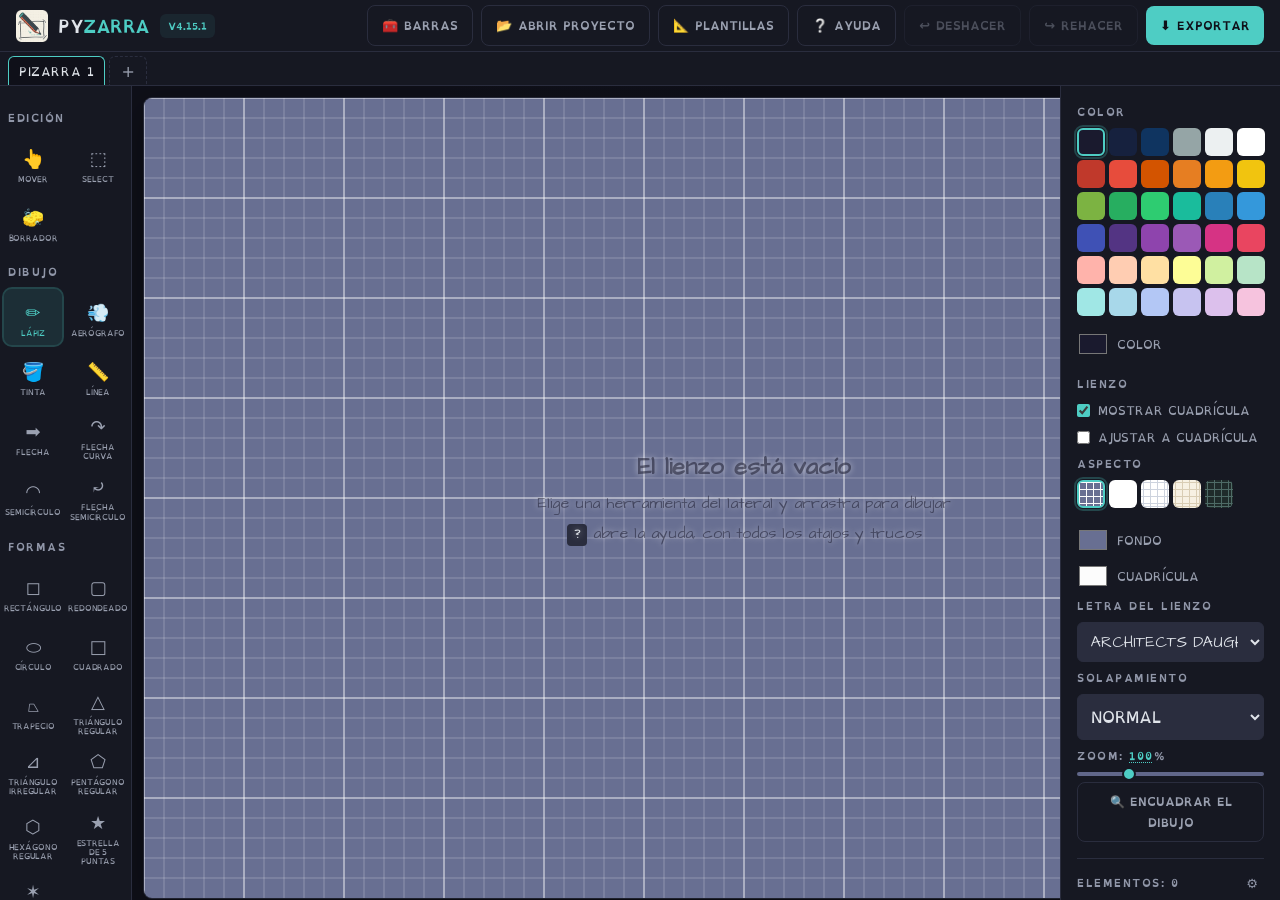
==== commit 34ef969b: "«Limpiar todo» vuelve a funcionar: el index propio traía atrasado el panel, y versión 4.15.1 El inde" ====
--- a/src/pyzarra/web/index.html
+++ b/src/pyzarra/web/index.html
@@ -33,7 +33,7 @@
       <div class="topbar__brand">
         <img class="topbar__logo-icon" src="img/logo-96.png" alt="" aria-hidden="true" width="32" height="32" />
         <h1 class="topbar__logo-text">Py<span class="topbar__logo-accent">zarra</span></h1>
-        <span class="topbar__badge">v4.15.0</span>
+        <span class="topbar__badge">v4.15.1</span>
         <!-- Aviso de autoguardado: visible SOLO mientras localStorage rechaza
              el guardado (cuota llena). Sin él, el fallo era un catch mudo y el
              trabajo posterior se perdía en silencio al recargar. -->
@@ -293,6 +293,33 @@
               <input class="panel__color-picker" type="color" id="text-shadow-color" value="#7d8295" />
               Color de la sombra
             </label>
+          </div>
+          <!-- Texto de las formas (v3.29.0): color, letra y alineación propios.
+               Solo aparecen con una forma con texto seleccionada. -->
+          <div class="panel__canvas-colors" id="row-label-color">
+            <label class="panel__canvas-color">
+              <input class="panel__color-picker" type="color" id="label-color" value="#1a1a2e" />
+              Color del texto
+            </label>
+          </div>
+          <label class="panel__field" id="row-label-font" for="label-font">
+            <span class="panel__title">Letra del texto</span>
+            <select class="panel__select" id="label-font"></select>
+          </label>
+          <div class="panel__field" id="row-label-align">
+            <span class="panel__title">Alineación</span>
+            <div class="panel__row-2">
+              <select class="panel__select" id="label-align" aria-label="Alineación horizontal">
+                <option value="left">Izquierda</option>
+                <option value="center">Centro</option>
+                <option value="right">Derecha</option>
+              </select>
+              <select class="panel__select" id="label-valign" aria-label="Alineación vertical">
+                <option value="top">Arriba</option>
+                <option value="middle">Medio</option>
+                <option value="bottom">Abajo</option>
+              </select>
+            </div>
           </div>
         </section>
 
@@ -730,8 +757,8 @@
         <ul class="modal__help-list">
           <li><kbd>E</kbd>: activa el <strong>Borrador</strong>; arrastra sobre trazos, rellenos o formas para <strong>eliminarlos</strong> — no los tapa, así que lo borrado no reaparece al mover el dibujo</li>
           <li>Recta, flecha, lápiz, <strong>flecha curva</strong>, <strong>aerógrafo</strong> y el <strong>contorno de las formas sin relleno</strong> se <strong>recortan</strong> por donde pasa el círculo, en vez de desaparecer enteros: pasar por el cruce de dos trazos solo borra ese tramo, y una mancha de espray se parte en dos</li>
-          <li><strong>Texto, emojis, imágenes y componentes</strong> no tienen trazo que recortar, así que lo que queda se convierte en <strong>imagen</strong>: se ve igual y conserva el mordisco, pero deja de editarse como texto o como componente</li>
-          <li>Si el barrido no quita un solo píxel no pasa nada — cruzar el hueco vacío de una tarjeta ya no se la lleva—. Solo desaparecen enteras las <strong>formas rellenas</strong>: su dibujo es una superficie</li>
+          <li><strong>Texto, emojis, imágenes, componentes y formas rellenas</strong> no tienen trazo que recortar, así que lo que queda se convierte en <strong>imagen</strong>: se ve igual y conserva el mordisco, pero deja de editarse como texto, como componente o como forma</li>
+          <li>Si el barrido no quita un solo píxel no pasa nada — cruzar el hueco vacío de una tarjeta ya no se la lleva—. Nada desaparece entero por un roce</li>
           <li>Al elegirlo se abre un modal para ajustar el tamaño, con previsualización; <strong>volver a pulsar la herramienta</strong> lo reabre sin soltarla</li>
           <li>El tamaño se ajusta solo ahí: el regulador <strong>«Trazo»</strong> del panel, que antes cambiaba a <strong>«Tamaño del borrador»</strong> mientras el borrador estaba activo, se retiró en la v2.21.0 junto con el ⚙ de esa sección</li>
           <li>El tamaño se ajusta entre 4 y 100 px (16 px por defecto) y es independiente del lápiz y de las formas</li>
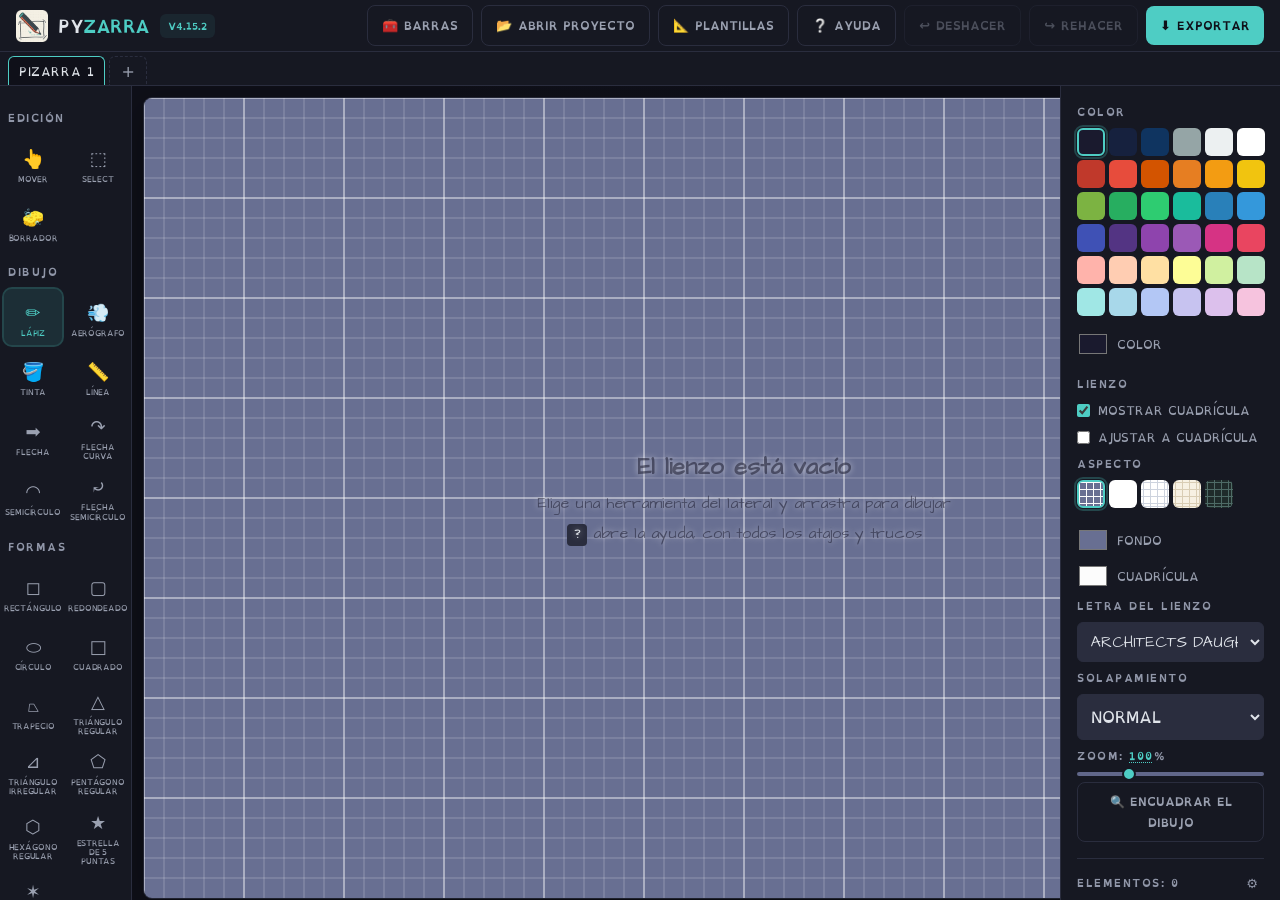
==== commit 68348526: "Almacén persistente: arrancar ya no vacía el disco, y versión 4.15.2 pywebview abre WKWebView en mod" ====
--- a/src/pyzarra/web/index.html
+++ b/src/pyzarra/web/index.html
@@ -33,7 +33,7 @@
       <div class="topbar__brand">
         <img class="topbar__logo-icon" src="img/logo-96.png" alt="" aria-hidden="true" width="32" height="32" />
         <h1 class="topbar__logo-text">Py<span class="topbar__logo-accent">zarra</span></h1>
-        <span class="topbar__badge">v4.15.1</span>
+        <span class="topbar__badge">v4.15.2</span>
         <!-- Aviso de autoguardado: visible SOLO mientras localStorage rechaza
              el guardado (cuota llena). Sin él, el fallo era un catch mudo y el
              trabajo posterior se perdía en silencio al recargar. -->
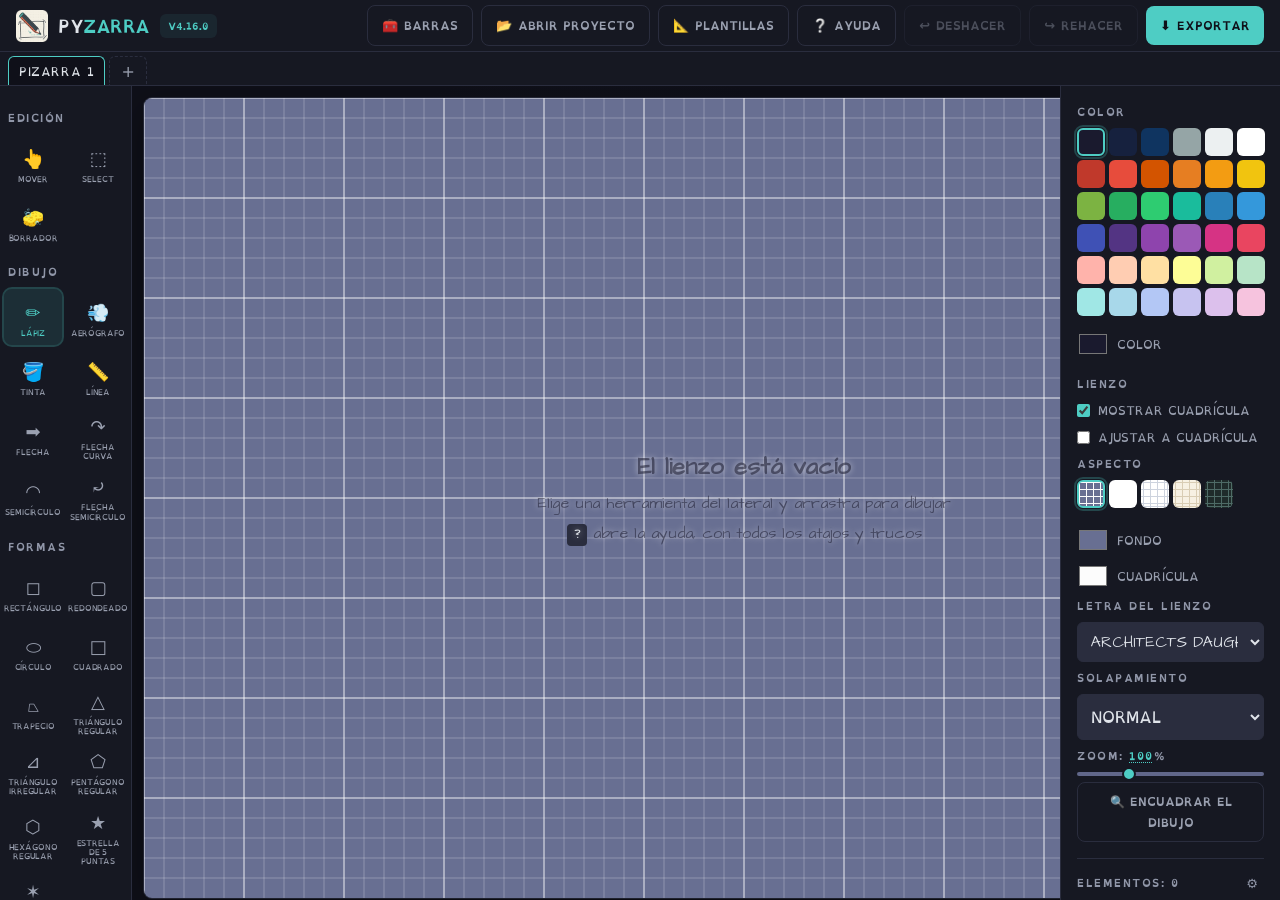
==== commit c43882ee: "Web al día con pizarra 2467bcb: texto en varias filas, y versión 4.16.0 Enter hace salto de línea en" ====
--- a/src/pyzarra/web/index.html
+++ b/src/pyzarra/web/index.html
@@ -33,7 +33,7 @@
       <div class="topbar__brand">
         <img class="topbar__logo-icon" src="img/logo-96.png" alt="" aria-hidden="true" width="32" height="32" />
         <h1 class="topbar__logo-text">Py<span class="topbar__logo-accent">zarra</span></h1>
-        <span class="topbar__badge">v4.15.2</span>
+        <span class="topbar__badge">v4.16.0</span>
         <!-- Aviso de autoguardado: visible SOLO mientras localStorage rechaza
              el guardado (cuota llena). Sin él, el fallo era un catch mudo y el
              trabajo posterior se perdía en silencio al recargar. -->
@@ -102,7 +102,7 @@
           <div class="canvas-area__wrapper" id="canvas-wrapper">
             <canvas class="canvas-area__canvas" id="main-canvas" width="1200" height="800" role="img" aria-label="Lienzo de dibujo"></canvas>
             <canvas class="canvas-area__overlay" id="overlay-canvas" width="1200" height="800" aria-hidden="true"></canvas>
-            <textarea class="canvas-area__text-input" id="text-input" placeholder="Escribe aquí..." hidden></textarea>
+            <textarea class="canvas-area__text-input" id="text-input" placeholder="Escribe aquí… Enter: nueva línea · Ctrl/⌘+Enter: listo" hidden></textarea>
             <!-- Estado vacío (v3.6.0): bienvenida sobre el lienzo sin nada.
                  La muestra/oculta redrawNow (elementos > 0, o gesto en curso).
                  pointer-events: none — jamás debe interceptar un trazo. -->
@@ -880,8 +880,8 @@
       <section class="modal__help-group">
         <h4 class="modal__help-title">🔤 Texto</h4>
         <ul class="modal__help-list">
-          <li>Con <strong>Texto</strong> (<kbd>T</kbd>), un clic en el lienzo abre el editor; <kbd>Esc</kbd> cancela. Doble clic sobre un texto ya escrito vuelve a editarlo</li>
-          <li><strong>Texto dentro de una forma</strong> (v4.14.0): doble clic sobre un rectángulo, óvalo, triángulo, polígono o estrella (con Mover) abre el editor encima y el texto queda <strong>dentro</strong>, repartido en líneas y centrado como en Word; <kbd>Mayús</kbd>+<kbd>Enter</kbd> hace un salto de línea. Si no cabe, la letra se reduce sola. El campo «Texto» del panel lo edita también, y vaciarlo lo quita. Con la forma seleccionada, la sección <strong>«Texto»</strong> del panel le da tamaño, negrita, <strong>color</strong>, <strong>letra</strong> y <strong>alineación</strong> horizontal y vertical propios (v4.15.0)</li>
+          <li>Con <strong>Texto</strong> (<kbd>T</kbd>), un clic en el lienzo abre el editor: <kbd>Enter</kbd> hace un <strong>salto de línea</strong> (tantas filas como quieras, v3.30.0), <kbd>Ctrl</kbd>/<kbd>⌘</kbd>+<kbd>Enter</kbd> o un clic fuera confirma y <kbd>Esc</kbd> cancela. El editor crece con lo escrito y se ve tal como se va a pintar. Doble clic sobre un texto ya escrito vuelve a editarlo</li>
+          <li><strong>Texto dentro de una forma</strong> (v4.14.0): doble clic sobre un rectángulo, óvalo, triángulo, polígono o estrella (con Mover) abre el editor encima y el texto queda <strong>dentro</strong>, repartido en líneas y centrado como en Word; <kbd>Enter</kbd> hace un salto de línea y <kbd>Ctrl</kbd>/<kbd>⌘</kbd>+<kbd>Enter</kbd> confirma (v3.30.0). Si no cabe, la letra se reduce sola. El campo «Texto» del panel lo edita también, y vaciarlo lo quita. Con la forma seleccionada, la sección <strong>«Texto»</strong> del panel le da tamaño, negrita, <strong>color</strong>, <strong>letra</strong> y <strong>alineación</strong> horizontal y vertical propios (v4.15.0)</li>
           <li>Sus ajustes se abren con la herramienta: <strong>tamaño</strong> (10–96 px), <strong>letra del lienzo</strong>, <strong>negrita</strong>, grosor y <strong>color</strong>, con muestra en vivo</li>
           <li>La <strong>letra del lienzo</strong> ofrece siete familias, y cada una se lee escrita en sí misma. Cinco son manuscritas (Architects Daughter, Caveat, Patrick Hand, Kalam e Indie Flower) y dos no lo son: <strong>OpenDyslexic</strong>, pensada para leerse con dislexia, y <strong>Montserrat Alternates</strong>, geométrica. Todas van <strong>dentro de la app</strong>: no se descarga ninguna, así que funcionan sin conexión</li>
           <li>El mismo selector está en el panel <strong>«Lienzo»</strong>, y cambia todo el texto ya escrito: es la letra con la que dibuja el lienzo, no un estilo por elemento</li>
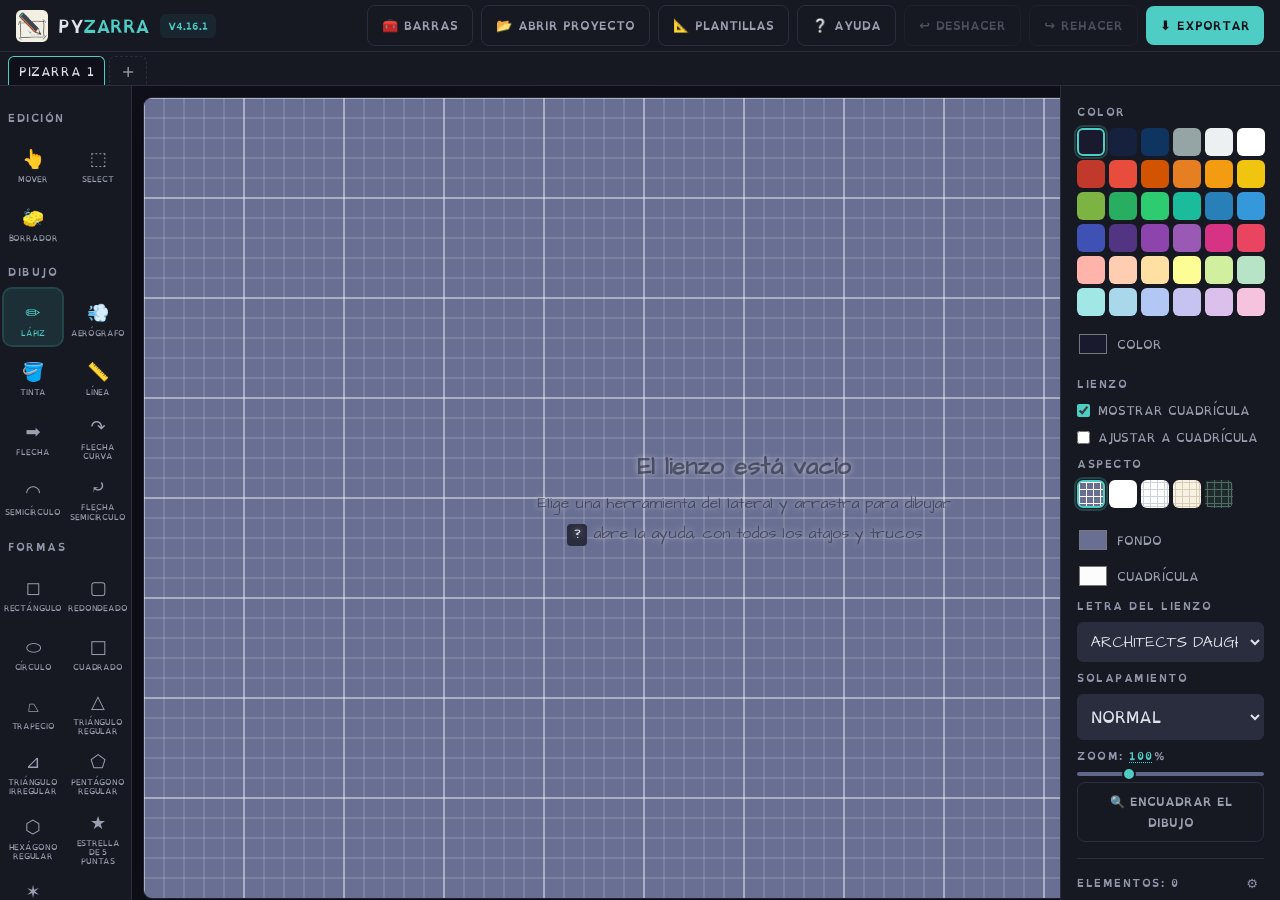
==== commit 954d9764: "Web al día con pizarra 30a0fc3: terminar el texto sin perderlo, y versión 4.16.1 Esc termina, botón " ====
--- a/src/pyzarra/web/index.html
+++ b/src/pyzarra/web/index.html
@@ -33,7 +33,7 @@
       <div class="topbar__brand">
         <img class="topbar__logo-icon" src="img/logo-96.png" alt="" aria-hidden="true" width="32" height="32" />
         <h1 class="topbar__logo-text">Py<span class="topbar__logo-accent">zarra</span></h1>
-        <span class="topbar__badge">v4.16.0</span>
+        <span class="topbar__badge">v4.16.1</span>
         <!-- Aviso de autoguardado: visible SOLO mientras localStorage rechaza
              el guardado (cuota llena). Sin él, el fallo era un catch mudo y el
              trabajo posterior se perdía en silencio al recargar. -->
@@ -102,7 +102,8 @@
           <div class="canvas-area__wrapper" id="canvas-wrapper">
             <canvas class="canvas-area__canvas" id="main-canvas" width="1200" height="800" role="img" aria-label="Lienzo de dibujo"></canvas>
             <canvas class="canvas-area__overlay" id="overlay-canvas" width="1200" height="800" aria-hidden="true"></canvas>
-            <textarea class="canvas-area__text-input" id="text-input" placeholder="Escribe aquí… Enter: nueva línea · Ctrl/⌘+Enter: listo" hidden></textarea>
+            <textarea class="canvas-area__text-input" id="text-input" placeholder="Escribe aquí… Enter: nueva línea · Esc: terminar" hidden></textarea>
+            <button type="button" class="canvas-area__text-done" id="text-done" title="Terminar el texto (Esc)" hidden>✓ Listo</button>
             <!-- Estado vacío (v3.6.0): bienvenida sobre el lienzo sin nada.
                  La muestra/oculta redrawNow (elementos > 0, o gesto en curso).
                  pointer-events: none — jamás debe interceptar un trazo. -->
@@ -880,8 +881,8 @@
       <section class="modal__help-group">
         <h4 class="modal__help-title">🔤 Texto</h4>
         <ul class="modal__help-list">
-          <li>Con <strong>Texto</strong> (<kbd>T</kbd>), un clic en el lienzo abre el editor: <kbd>Enter</kbd> hace un <strong>salto de línea</strong> (tantas filas como quieras, v3.30.0), <kbd>Ctrl</kbd>/<kbd>⌘</kbd>+<kbd>Enter</kbd> o un clic fuera confirma y <kbd>Esc</kbd> cancela. El editor crece con lo escrito y se ve tal como se va a pintar. Doble clic sobre un texto ya escrito vuelve a editarlo</li>
-          <li><strong>Texto dentro de una forma</strong> (v4.14.0): doble clic sobre un rectángulo, óvalo, triángulo, polígono o estrella (con Mover) abre el editor encima y el texto queda <strong>dentro</strong>, repartido en líneas y centrado como en Word; <kbd>Enter</kbd> hace un salto de línea y <kbd>Ctrl</kbd>/<kbd>⌘</kbd>+<kbd>Enter</kbd> confirma (v3.30.0). Si no cabe, la letra se reduce sola. El campo «Texto» del panel lo edita también, y vaciarlo lo quita. Con la forma seleccionada, la sección <strong>«Texto»</strong> del panel le da tamaño, negrita, <strong>color</strong>, <strong>letra</strong> y <strong>alineación</strong> horizontal y vertical propios (v4.15.0)</li>
+          <li>Con <strong>Texto</strong> (<kbd>T</kbd>), un clic en el lienzo abre el editor: <kbd>Enter</kbd> hace un <strong>salto de línea</strong> (tantas filas como quieras, v3.30.0) y para <strong>terminar</strong> pulsa <kbd>Esc</kbd>, el botón <strong>«✓ Listo»</strong> que cuelga del editor, <kbd>Ctrl</kbd>/<kbd>⌘</kbd>+<kbd>Enter</kbd> o un clic fuera (v3.30.1); nada de eso pierde lo escrito, y para deshacerlo está <kbd>Ctrl</kbd>/<kbd>⌘</kbd>+<kbd>Z</kbd>. El editor crece con lo escrito y se ve tal como se va a pintar. Doble clic sobre un texto ya escrito vuelve a editarlo</li>
+          <li><strong>Texto dentro de una forma</strong> (v4.14.0): doble clic sobre un rectángulo, óvalo, triángulo, polígono o estrella (con Mover) abre el editor encima y el texto queda <strong>dentro</strong>, repartido en líneas y centrado como en Word; <kbd>Enter</kbd> hace un salto de línea y <kbd>Esc</kbd>, «✓ Listo» o un clic fuera terminan (v3.30.1). Si no cabe, la letra se reduce sola. El campo «Texto» del panel lo edita también, y vaciarlo lo quita. Con la forma seleccionada, la sección <strong>«Texto»</strong> del panel le da tamaño, negrita, <strong>color</strong>, <strong>letra</strong> y <strong>alineación</strong> horizontal y vertical propios (v4.15.0)</li>
           <li>Sus ajustes se abren con la herramienta: <strong>tamaño</strong> (10–96 px), <strong>letra del lienzo</strong>, <strong>negrita</strong>, grosor y <strong>color</strong>, con muestra en vivo</li>
           <li>La <strong>letra del lienzo</strong> ofrece siete familias, y cada una se lee escrita en sí misma. Cinco son manuscritas (Architects Daughter, Caveat, Patrick Hand, Kalam e Indie Flower) y dos no lo son: <strong>OpenDyslexic</strong>, pensada para leerse con dislexia, y <strong>Montserrat Alternates</strong>, geométrica. Todas van <strong>dentro de la app</strong>: no se descarga ninguna, así que funcionan sin conexión</li>
           <li>El mismo selector está en el panel <strong>«Lienzo»</strong>, y cambia todo el texto ya escrito: es la letra con la que dibuja el lienzo, no un estilo por elemento</li>
--- a/src/pyzarra/web/css/styles.css
+++ b/src/pyzarra/web/css/styles.css
@@ -1 +1 @@
-﻿@font-face{font-family:"OpenDyslexic";src:url("../fonts/OpenDyslexic-Regular.woff2") format("woff2");font-weight:400;font-style:normal;font-display:swap}@font-face{font-family:"OpenDyslexic";src:url("../fonts/OpenDyslexic-Bold.woff2") format("woff2");font-weight:700;font-style:normal;font-display:swap}@font-face{font-family:"OpenDyslexic";src:url("../fonts/OpenDyslexic-Italic.woff2") format("woff2");font-weight:400;font-style:italic;font-display:swap}@font-face{font-family:"OpenDyslexic";src:url("../fonts/OpenDyslexic-BoldItalic.woff2") format("woff2");font-weight:700;font-style:italic;font-display:swap}@font-face{font-family:"Architects Daughter";src:url("../fonts/ArchitectsDaughter-Regular.woff2") format("woff2");font-weight:400;font-style:normal;font-display:swap}@font-face{font-family:"Caveat";src:url("../fonts/Caveat-Regular.woff2") format("woff2");font-weight:400;font-style:normal;font-display:swap}@font-face{font-family:"Patrick Hand";src:url("../fonts/PatrickHand-Regular.woff2") format("woff2");font-weight:400;font-style:normal;font-display:swap}@font-face{font-family:"Kalam";src:url("../fonts/Kalam-Regular.woff2") format("woff2");font-weight:400;font-style:normal;font-display:swap}@font-face{font-family:"Indie Flower";src:url("../fonts/IndieFlower-Regular.woff2") format("woff2");font-weight:400;font-style:normal;font-display:swap}@font-face{font-family:"Montserrat Alternates";src:url("../fonts/MontserratAlternates-Regular.woff2") format("woff2");font-weight:400;font-style:normal;font-display:swap}@font-face{font-family:"Caveat";src:url("../fonts/Caveat-Bold.woff2") format("woff2");font-weight:700;font-style:normal;font-display:swap}@font-face{font-family:"Kalam";src:url("../fonts/Kalam-Bold.woff2") format("woff2");font-weight:700;font-style:normal;font-display:swap}@font-face{font-family:"Montserrat Alternates";src:url("../fonts/MontserratAlternates-Bold.woff2") format("woff2");font-weight:700;font-style:normal;font-display:swap}:root{--color-primary: #4ecdc4;--color-danger: #f4778c;--bg-app: #0f1019;--bg-panel: #161822;--bg-surface: #1c1f2e;--bg-hover: #2a2d3e;--text-primary: #e0e4ea;--text-secondary: #9aa0b0;--text-muted: #9096a8;--text-dim: #7d8295;--slider-track: #61678a;--border-main: #2a2d3e;--font-ui: "OpenDyslexic", "Segoe UI", system-ui, sans-serif;--font-sketch: "Architects Daughter", "Segoe Print", "Comic Neue", cursive;--topbar-h: 5.2rem;--doctabs-h: 3.4rem;--sidebar-w: 7.2rem;--panel-w: 22rem;--ease: 0.15s ease}*,*::before,*::after{margin:0;padding:0;box-sizing:border-box}html{font-size:62.5%}body{font-family:var(--font-ui);font-size:1.6rem;color:var(--text-primary);background:var(--bg-app);overflow:hidden;-webkit-font-smoothing:antialiased}button{font-family:inherit;cursor:pointer}input[type=range]{-webkit-appearance:none;appearance:none;width:100%;height:.4rem;border-radius:.2rem;background:var(--slider-track)}.btn:focus-visible,.sidebar__tool:focus-visible,.panel__color-swatch:focus-visible,input[type=range]:focus-visible,input[type=checkbox]:focus-visible,.panel__select:focus-visible,.modal__option:focus-visible,.modal__template:focus-visible{outline:.2rem solid var(--color-primary);outline-offset:.2rem}input[type=range]::-webkit-slider-thumb{-webkit-appearance:none;appearance:none;width:1.4rem;height:1.4rem;border-radius:50%;background:var(--color-primary);cursor:pointer;border:.2rem solid var(--bg-panel)}input[type=range]::-moz-range-thumb{width:1.4rem;height:1.4rem;border-radius:50%;background:var(--color-primary);cursor:pointer;border:.2rem solid var(--bg-panel)}.app{display:flex;flex-direction:column;height:100vh;height:100dvh;overflow:hidden}.app__body{display:flex;flex:1;overflow:hidden}.topbar{display:flex;align-items:center;justify-content:space-between;height:var(--topbar-h);padding:0 1.6rem;background:var(--bg-panel);border-bottom:.1rem solid var(--border-main);flex-shrink:0}.topbar__brand{display:flex;align-items:center;gap:1rem}.topbar__logo-icon{width:3.2rem;height:3.2rem;object-fit:contain;flex-shrink:0}.topbar__logo-text{font-size:1.8rem;font-weight:700;letter-spacing:-0.05rem}.topbar__logo-accent{color:var(--color-primary)}.topbar__badge{display:inline-flex;align-items:center;padding:.3rem .8rem;border-radius:.6rem;font-size:1rem;font-weight:600;background:rgba(78,205,196,.08);color:var(--color-primary)}.topbar__actions{display:flex;align-items:center;gap:.8rem}.topbar__warn{display:inline-flex;align-items:center;padding:.3rem .8rem;border-radius:.6rem;font-size:1.1rem;font-weight:600;background:rgba(231,76,60,.15);color:#e74c3c}.topbar__warn[hidden]{display:none}@media(max-width: 1060px){.topbar__actions .btn__label{display:inline-block;width:.1rem;overflow:hidden;clip-path:inset(50%);white-space:nowrap}.topbar__actions .btn{gap:0}}.doctabs{display:flex;align-items:stretch;gap:.4rem;height:var(--doctabs-h);padding:.4rem .8rem 0;background:var(--bg-panel);border-bottom:.1rem solid var(--border-main);flex-shrink:0}.doctabs__list{display:flex;align-items:stretch;gap:.4rem;overflow-x:auto;scrollbar-width:thin;min-width:0}.doctabs__tab{display:flex;align-items:center;flex-shrink:0;max-width:34rem;border:.1rem solid var(--border-main);border-bottom:none;border-radius:.6rem .6rem 0 0;background:var(--bg-surface);color:var(--text-secondary)}.doctabs__tab--active{background:var(--bg-app);color:var(--text-primary);border-color:var(--color-primary)}.doctabs__label{border:none;background:none;color:inherit;font:inherit;font-size:1.2rem;letter-spacing:.05em;text-transform:uppercase;padding:0 1rem;height:100%;max-width:31rem;overflow:hidden;text-overflow:ellipsis;white-space:nowrap;cursor:pointer}.doctabs__close{border:none;background:none;color:inherit;font-size:1.4rem;line-height:1;padding:0 .7rem 0 .2rem;cursor:pointer;opacity:.55}.doctabs__close:hover{opacity:1;color:var(--color-danger)}.doctabs__prefix{display:flex;align-items:center;color:var(--text-secondary);font-size:1.2rem;letter-spacing:.05em;text-transform:uppercase;padding-left:1rem;white-space:nowrap}.doctabs__input{border:none;background:var(--bg-surface);color:var(--text-primary);font:inherit;font-size:1.2rem;letter-spacing:.05em;text-transform:uppercase;padding:0 .6rem;height:100%;width:14rem;outline:.1rem solid var(--color-primary)}.doctabs__new{border:.1rem dashed var(--border-main);border-bottom:none;border-radius:.6rem .6rem 0 0;background:none;color:var(--text-secondary);font-size:1.6rem;line-height:1;padding:0 1.2rem;cursor:pointer;flex-shrink:0}.doctabs__new:hover{color:var(--color-primary);border-color:var(--color-primary)}.btn{display:inline-flex;align-items:center;gap:.6rem;padding:.8rem 1.4rem;border:none;border-radius:.8rem;font-size:1.2rem;font-weight:600;transition:all var(--ease);background:var(--bg-hover);color:var(--text-primary)}.btn[hidden]{display:none}.btn:hover{filter:brightness(1.15)}.btn:disabled{opacity:.4;cursor:default}.btn:disabled:hover{filter:none}.btn__icon{font-size:1.3rem}.btn--primary{background:var(--color-primary);color:var(--bg-app)}.btn--ghost{background:rgba(0,0,0,0);color:var(--text-secondary);border:.1rem solid var(--border-main)}.btn--ghost:hover{background:var(--bg-hover);color:var(--text-primary)}.btn--danger{background:rgba(233,69,96,.12);color:var(--color-danger);border:.1rem solid rgba(233,69,96,.25)}.btn--danger:hover{background:rgba(233,69,96,.22)}.btn--block{width:100%;justify-content:center}.sidebar{width:var(--sidebar-w);background:var(--bg-panel);border-right:.1rem solid var(--border-main);display:flex;flex-direction:column;align-items:center;padding:1.2rem 0;gap:.2rem;overflow-y:auto;flex-shrink:0}.sidebar__group{display:flex;flex-direction:column;align-items:center}.sidebar__group-label{font-size:1.1rem;text-transform:uppercase;letter-spacing:.15rem;color:var(--text-muted);margin:1rem 0 .4rem;font-weight:600}.sidebar__tool{width:6.8rem;min-height:4.4rem;padding:.3rem .2rem;border:none;border-radius:.8rem;display:flex;flex-direction:column;align-items:center;justify-content:center;gap:.1rem;font-size:1.8rem;background:rgba(0,0,0,0);color:var(--text-secondary);transition:all var(--ease);cursor:pointer}.sidebar__tool:hover{background:rgba(78,205,196,.08);color:var(--text-primary)}.sidebar__tool--active{background:rgba(78,205,196,.12);color:var(--color-primary);outline:.2rem solid rgba(78,205,196,.25)}.sidebar__tool-name{font-size:.9rem;font-weight:500;line-height:1.15;text-align:center}@media(min-width: 1201px){:root{--sidebar-w: 13.2rem}.sidebar{align-items:stretch;padding-inline:.4rem}.sidebar__group{display:grid;grid-template-columns:repeat(2, minmax(0, 1fr));align-items:stretch;gap:.3rem .7rem;width:100%}.sidebar__group-label{grid-column:1/-1;justify-self:start;margin-left:.4rem}.sidebar__tool{width:100%;min-height:5.6rem;padding:.3rem .2rem}.sidebar__tool-name{font-size:.8rem;letter-spacing:-0.02em}}.floatbars{display:none;position:fixed;top:var(--topbar-h);bottom:0;left:0;z-index:30;width:15rem;overflow-y:auto;pointer-events:none}.floatbars--drop{background:rgba(78,205,196,.12);outline:.2rem dashed var(--color-primary);outline-offset:-0.2rem;border-radius:.8rem}.floatbars[hidden],.floatbar[hidden]{display:none}.floatbar{pointer-events:auto;flex-shrink:0;width:13.6rem;display:flex;flex-direction:column;border:.1rem solid var(--border-main);border-radius:.8rem;background:var(--bg-panel);box-shadow:0 .4rem 1.2rem rgba(0,0,0,.2);text-transform:uppercase}.floatbar button{text-transform:uppercase}.floatbar__handle{display:flex;align-items:center;justify-content:space-between;gap:.4rem;padding:.5rem .4rem .5rem .6rem;border-bottom:.1rem solid var(--border-main);cursor:grab;user-select:none;touch-action:none}.floatbar__handle:active{cursor:grabbing}.floatbar__title{font-size:.9rem;font-weight:600;letter-spacing:-0.02em;line-height:1.15;color:var(--text-muted)}.floatbar__collapse{border:none;border-radius:.4rem;padding:.1rem .4rem;background:rgba(0,0,0,0);color:var(--text-secondary);font-size:1rem;cursor:pointer;flex-shrink:0}.floatbar__collapse:hover{background:var(--bg-hover);color:var(--text-primary)}.floatbar__tools{display:grid;grid-template-columns:repeat(2, minmax(0, 1fr));align-items:stretch;gap:.3rem .7rem;padding:.6rem .4rem;max-height:calc(100vh - 12rem);overflow-y:auto}.floatbar--collapsed .floatbar__tools{display:none}.floatbar__tool{width:100%;min-height:5.6rem;padding:.3rem .2rem;border:none;border-radius:.8rem;display:flex;flex-direction:column;align-items:center;justify-content:center;gap:.1rem;font-size:1.8rem;background:rgba(0,0,0,0);color:var(--text-secondary);transition:all var(--ease);cursor:pointer}.floatbar__tool:hover{background:rgba(78,205,196,.08);color:var(--text-primary)}.floatbar__tool--active{background:rgba(78,205,196,.12);color:var(--color-primary);outline:.2rem solid rgba(78,205,196,.25)}.floatbar__tool-name{font-size:.8rem;font-weight:500;letter-spacing:-0.02em;line-height:1.15;text-align:center}.app>.floatbar{display:none;z-index:30}.float-toggle{display:none}@media(min-width: 1101px){.float-toggle{display:inline-flex}.app--floatbars .floatbars{display:flex;flex-direction:column}.app--floatbars>.floatbar{display:flex}.app--floatbars .sidebar{display:none}}.canvas-area{flex:1;overflow:auto;display:flex;padding:1.2rem;background:var(--bg-app);background-image:radial-gradient(circle at 50% 50%, #1a1d2e 0%, var(--bg-app) 70%)}.canvas-area__sizer{margin:auto;flex-shrink:0;transition:width .2s ease,height .2s ease}.canvas-area__wrapper{position:relative;width:fit-content;border-radius:.8rem;overflow:hidden;box-shadow:0 .8rem 4rem rgba(0,0,0,.38),0 0 0 .1rem var(--border-main);transform-origin:top left;transition:transform .2s ease}.canvas-area__canvas{display:block;cursor:crosshair;touch-action:none}.canvas-area__wrapper--dropping{outline:.3rem dashed var(--color-primary);outline-offset:-0.3rem}.canvas-area__canvas--move{cursor:pointer}.canvas-area__canvas--eraser{cursor:none}.canvas-area__canvas--airbrush{cursor:none}.canvas-area__canvas--ink{cursor:cell}.canvas-area__canvas--ink-pick{cursor:crosshair}.canvas-area__canvas--pick{cursor:default}.canvas-area__canvas--grab{cursor:grab}.canvas-area__canvas--grabbing{cursor:grabbing}.canvas-area--instant .canvas-area__sizer,.canvas-area--instant .canvas-area__wrapper{transition:none}.canvas-area__back{position:fixed;bottom:2.4rem;left:50%;transform:translateX(-50%);z-index:10;display:inline-block;padding:.8rem 1.6rem;border:.1rem solid var(--color-primary);border-radius:1rem;background:var(--bg-panel);color:var(--color-primary);font-family:inherit;font-size:1.2rem;font-weight:600;letter-spacing:.15rem;text-transform:uppercase;cursor:pointer;box-shadow:0 .4rem 1.2rem rgba(0,0,0,.2)}.canvas-area__back:hover{background:var(--color-primary);color:#1a1a2e}.canvas-area__back[hidden]{display:none}.canvas-area__empty{position:absolute;inset:0;display:flex;flex-direction:column;align-items:center;justify-content:center;gap:.8rem;pointer-events:none;text-align:center;font-family:var(--font-sketch);font-size:1.6rem;color:rgba(26,26,46,.55);text-shadow:0 0 .6rem rgba(255,255,255,.55)}.canvas-area__empty-title{font-size:2.4rem;font-weight:700}.canvas-area__empty[hidden]{display:none}.canvas-area__overlay{position:absolute;top:0;left:0;pointer-events:none}.canvas-area__text-input{position:absolute;background:#fff;border:.2rem solid var(--color-primary);border-radius:.4rem;padding:.6rem;font-family:var(--font-sketch);color:#1a1a2e;outline:none;min-width:12rem;min-height:3.2rem;z-index:10;box-shadow:0 .4rem 1.2rem rgba(0,0,0,.2);resize:none}.panel{width:var(--panel-w);background:var(--bg-panel);border-left:.1rem solid var(--border-main);padding:1.6rem;display:flex;flex-direction:column;gap:1.6rem;overflow-y:auto;flex-shrink:0}.panel__section{display:flex;flex-direction:column;gap:.6rem}.panel__section[hidden],.panel__check[hidden],.panel__field[hidden],.panel__zorder[hidden],.panel__align[hidden],.panel__canvas-colors[hidden]{display:none}.panel__section--border{border-top:.1rem solid var(--border-main);padding-top:1.2rem}.panel__title{font-size:1.1rem;text-transform:uppercase;letter-spacing:.15rem;color:var(--text-muted);font-weight:600}.panel__title--row{display:flex;align-items:center;justify-content:space-between;gap:.8rem}.panel__title--block{display:block}.panel__zoom-val{border:none;background:rgba(0,0,0,0);padding:0;font:inherit;letter-spacing:inherit;color:var(--color-primary);text-decoration:underline dotted;text-underline-offset:.2rem;cursor:pointer}.panel__gear{border:none;background:rgba(0,0,0,0);color:var(--text-muted);cursor:pointer;font-size:1.3rem;line-height:1;padding:.2rem .4rem;border-radius:.6rem;min-width:2.4rem;min-height:2.4rem;display:inline-flex;align-items:center;justify-content:center}.panel__gear[hidden]{display:none}.panel__gear:hover{color:var(--text-primary);background:var(--bg-hover)}.panel__slider{cursor:pointer}.panel__slider:disabled{cursor:not-allowed;opacity:.35}.panel__field{display:grid;gap:.6rem}.panel__select{width:100%;border:.1rem solid var(--border-main);border-radius:.6rem;padding:.7rem .9rem;color:var(--text-primary);background:var(--bg-hover);font:inherit;cursor:pointer}.panel__select:disabled{cursor:not-allowed;opacity:.35}.panel__row-2{display:flex;gap:.5rem}.panel__row-2>*{flex:1;min-width:0}.panel__nums{display:grid;grid-template-columns:1fr 1fr;gap:.6rem 1rem}.panel__zorder{display:grid;grid-template-columns:1fr 1fr;gap:.6rem}.panel__align{display:grid;grid-template-columns:repeat(3, 1fr);gap:.6rem}.panel__align .btn{padding:.8rem 0;font-size:1.8rem;line-height:1}.panel__num{display:grid;gap:.3rem;font-size:1.1rem;text-transform:uppercase;letter-spacing:.15rem;color:var(--text-muted);font-weight:600}.panel__num input,.panel__text{width:100%;min-width:0;border:.1rem solid var(--border-main);border-radius:.6rem;padding:.7rem .9rem;color:var(--text-primary);background:var(--bg-hover);font:inherit;text-transform:none;letter-spacing:normal}.panel__color-grid{display:grid;grid-template-columns:repeat(6, 1fr);gap:.4rem}.panel__color-swatch,.panel__fill-swatch{width:2.8rem;height:2.8rem;border-radius:.6rem;border:.2rem solid rgba(0,0,0,0);cursor:pointer;transition:all var(--ease)}.panel__color-swatch:hover,.panel__fill-swatch:hover{transform:scale(1.12)}.panel__color-swatch--active,.panel__fill-swatch--active{border-color:var(--color-primary);outline:.2rem solid rgba(78,205,196,.25);outline-offset:.1rem}.panel__color-custom{margin-top:.8rem;display:flex;align-items:center;gap:.8rem;font-size:1.2rem;color:var(--text-secondary);cursor:pointer}.panel__color-picker{width:3.2rem;height:2.8rem;border:none;border-radius:.4rem;cursor:pointer;background:none;padding:0}.panel__canvas-presets{display:flex;flex-wrap:wrap;gap:.4rem;margin-bottom:.4rem}.panel__canvas-preset{width:2.8rem;height:2.8rem;border-radius:.6rem;border:.2rem solid rgba(0,0,0,0);cursor:pointer;padding:0;transition:all var(--ease);background-color:var(--preset-bg, #fff);background-image:repeating-linear-gradient(to right, var(--preset-grid, transparent) 0 1px, transparent 1px 0.7rem),repeating-linear-gradient(to bottom, var(--preset-grid, transparent) 0 1px, transparent 1px 0.7rem)}.panel__canvas-preset:hover{transform:scale(1.12)}.panel__canvas-preset--active{border-color:var(--color-primary);outline:.2rem solid rgba(78,205,196,.25);outline-offset:.1rem}.panel__canvas-colors{margin-top:.8rem;display:flex;flex-wrap:wrap;gap:.8rem 1.6rem}.panel__canvas-color{display:flex;align-items:center;gap:.8rem;font-size:1.2rem;color:var(--text-secondary);cursor:pointer}.panel__check{display:flex;align-items:center;gap:.8rem;cursor:pointer;font-size:1.2rem;color:var(--text-secondary)}.panel__check input[type=checkbox]{accent-color:var(--color-primary)}.panel__footer{margin-top:auto;font-size:1.1rem;color:var(--text-dim);line-height:1.6;text-align:center}.modal{margin:auto;background:var(--bg-surface);color:var(--text-primary);border-radius:1.6rem;padding:2.8rem;width:min(46rem, calc(100vw - 2.4rem));max-height:calc(100vh - 2.4rem);overflow-y:auto;border:.1rem solid var(--border-main);box-shadow:0 2rem 6rem rgba(0,0,0,.4)}.modal::backdrop{background:rgba(0,0,0,.5);backdrop-filter:blur(0.4rem)}.modal__heading{font-size:1.8rem;font-weight:700;margin-bottom:.4rem}.modal__sub{font-size:1.2rem;color:var(--text-muted);margin-bottom:2rem}.modal__cancel{position:sticky;bottom:0;z-index:1;margin-top:1.2rem;padding-block:1rem;background:var(--bg-surface);box-shadow:0 -0.8rem 1.2rem .4rem var(--bg-surface),0 2.8rem 0 0 var(--bg-surface)}.modal__grid{display:grid;gap:1rem}.modal__grid--2col{grid-template-columns:1fr 1fr}.modal__option{display:flex;flex-direction:column;align-items:center;gap:.4rem;padding:1.6rem;border:none;border-radius:1rem;background:var(--bg-hover);color:var(--text-primary);cursor:pointer;transition:all var(--ease)}.modal__option:hover{background:#353850;transform:translateY(-0.1rem)}.modal__option--wide{grid-column:span 2}.modal__option-icon{font-size:2.4rem}.modal__option strong{font-weight:700}.modal__option small{font-size:1rem;color:var(--text-muted)}.modal--help{width:min(62rem, calc(100vw - 2.4rem));max-height:85vh}.modal--plant{width:min(72rem, calc(100vw - 2.4rem))}.modal__help-search{position:sticky;top:0;z-index:2;display:flex;align-items:center;gap:1.2rem;padding:0 0 1rem;background:var(--bg-surface);box-shadow:0 -2.8rem 0 var(--bg-surface)}.modal__help-heading{margin:0;flex-shrink:0}.modal__help-input{flex:1;min-width:0;padding:.8rem 1.2rem;border-radius:.8rem;border:.1rem solid var(--border-main);background:var(--bg-panel);color:var(--text-primary);font-family:inherit;font-size:1.3rem}.modal__help-count{font-size:1.1rem;color:var(--text-muted);white-space:nowrap}.modal__help-count[hidden]{display:none}.modal__help-index{display:flex;flex-wrap:wrap;gap:.6rem;margin-bottom:1.8rem}.modal__help-index[hidden]{display:none}.modal__help-chip{padding:.4rem 1rem;border-radius:999rem;border:.1rem solid var(--border-main);background:rgba(0,0,0,0);color:var(--text-secondary);font-family:inherit;font-size:1.1rem;cursor:pointer}.modal__help-chip:hover,.modal__help-chip:focus-visible{border-color:var(--color-primary);color:var(--color-primary)}.modal__help-empty{margin-bottom:1.8rem;font-size:1.3rem;color:var(--text-muted)}.modal__help-empty[hidden]{display:none}.modal__help-group{margin-bottom:1.8rem}.modal__help-title{margin-bottom:.8rem;font-size:1.1rem;text-transform:uppercase;letter-spacing:.15rem;color:var(--color-primary);font-weight:700}.modal__help-list{list-style:none;display:flex;flex-direction:column;gap:.7rem}.modal__help-list li{position:relative;padding-left:1.4rem;font-size:1.3rem;line-height:1.5;color:var(--text-secondary)}.modal__help-list li::before{content:"·";position:absolute;left:.2rem;color:var(--text-dim)}.modal__help-list strong{color:var(--text-primary);font-weight:600}kbd{display:inline-block;padding:.1rem .6rem;border:.1rem solid var(--border-main);border-bottom-width:.2rem;border-radius:.4rem;background:var(--bg-hover);color:var(--text-primary);font-family:inherit;font-size:1.1rem;font-weight:600;line-height:1.6;white-space:nowrap}.modal__emoji-group{margin-bottom:1.2rem}.modal__emoji-label{display:block;margin-bottom:.6rem;font-size:1rem;text-transform:uppercase;letter-spacing:.15rem;color:var(--text-muted);font-weight:600}.modal__emoji-grid{display:grid;grid-template-columns:repeat(6, 1fr);gap:.6rem}.modal__emoji{padding:.8rem 0;font-size:2.4rem;line-height:1.2;border:.2rem solid rgba(0,0,0,0);border-radius:.8rem;background:var(--bg-hover);cursor:pointer;transition:all var(--ease)}.modal__emoji:hover{background:#353850;transform:scale(1.12)}.modal__emoji--active{border-color:var(--color-primary)}.modal__emoji:focus-visible{outline:.2rem solid var(--color-primary);outline-offset:.2rem}.modal__shape-grid{display:grid;grid-template-columns:repeat(2, 1fr);gap:1rem}.modal__shape-grid--three{grid-template-columns:repeat(3, 1fr)}.modal__shape-grid--three .modal__shape{padding:1.2rem .6rem;gap:.6rem}@media(max-width: 360px){.modal__shape-grid,.modal__shape-grid--three{grid-template-columns:1fr}}.modal__build{display:grid;grid-template-columns:auto 1fr;gap:1.4rem;margin-bottom:1.8rem}.modal__preview{width:17.6rem;height:16.8rem;border:.1rem solid var(--border-main);border-radius:.8rem}.modal__build-fields{display:grid;gap:1rem;align-content:start}.modal__palette{display:grid;gap:.6rem}.modal__group[hidden]{display:none}.modal__group{display:grid;gap:1rem;align-content:start;min-width:0;margin:0;padding:1.2rem;border:.1rem solid var(--border-main);border-radius:1rem;background:rgba(255,255,255,.025)}.modal__group-title{float:left;width:100%;padding:0;font-size:1.1rem;font-weight:600;letter-spacing:.04em;text-transform:uppercase;color:var(--text-muted)}.modal__palette .panel__color-grid{grid-template-columns:repeat(6, 2.8rem);justify-content:start}@media(min-width: 1201px){.modal--settings{width:min(76rem, calc(100vw - 2.4rem))}.modal--settings .modal__build-fields{grid-template-columns:repeat(2, minmax(0, 1fr));column-gap:2rem;align-items:start}.modal--settings .modal__build-fields>div:not([class]){grid-column:1/-1}.modal--settings .modal__group--wide{grid-column:1/-1;grid-template-columns:repeat(2, minmax(0, 1fr));column-gap:2rem;align-items:start}.modal--settings .modal__group--wide .modal__group-title{grid-column:1/-1}.modal--settings .modal__build-fields .panel__field,.modal--settings .modal__build-fields .panel__select,.modal--settings .modal__build-fields .panel__slider,.modal--settings .modal__build-fields .panel__text{width:100%;min-width:0}}.modal__plant-build{align-items:start;padding:1.2rem;border:.1rem solid var(--border-main);border-radius:1rem;background:rgba(255,255,255,.025)}.modal__plant-fields{grid-template-columns:repeat(2, minmax(12rem, 1fr));min-width:30rem}.modal__plant-fields .panel__field,.modal__plant-fields .panel__select,.modal__plant-fields .panel__slider{width:100%;min-width:0}.modal__plant-color,.modal__plant-dimensions{grid-column:1/-1}.modal__plant-field--plant-label-mode{grid-column:1/-1}.modal__plant-dimensions{min-height:3.2rem;margin:0;padding:.8rem 1rem;border-radius:.8rem;background:rgba(78,205,196,.08);color:var(--text-secondary);font-size:1.2rem;line-height:1.35}.modal__shape-note--botanical{max-width:16rem;font-style:italic}.modal__field-label,.modal__legend{font-size:1.1rem;font-weight:600;letter-spacing:.04em;text-transform:uppercase;color:var(--text-muted)}.modal__legend{margin-bottom:.8rem}.modal__field--off{opacity:.4}@media(max-width: 700px){.modal__plant-build{grid-template-columns:1fr}.modal__plant-preview{width:100%}.modal__plant-fields{min-width:0}}@media(max-width: 520px){.modal__plant-fields{grid-template-columns:1fr}.modal__plant-color,.modal__plant-dimensions{grid-column:auto}}@media(max-width: 420px){.modal__build{grid-template-columns:1fr}.modal__preview{width:100%}.modal__plant-fields{grid-template-columns:1fr;min-width:0}.modal__plant-color,.modal__plant-dimensions{grid-column:auto}}.modal__shape{display:flex;flex-direction:column;align-items:center;gap:1rem;padding:1.6rem 1rem;border:.2rem solid rgba(0,0,0,0);border-radius:1rem;background:var(--bg-hover);color:var(--text-primary);font-family:var(--font-ui);font-size:1.3rem;font-weight:600;cursor:pointer;transition:all var(--ease)}.modal__shape:hover{background:#353850}.modal__shape svg{width:4.6rem;height:3.4rem;color:var(--text-secondary)}.modal__shape-icon{width:5.6rem;height:4.8rem;border-radius:.4rem}.modal__shape-name{text-align:center;line-height:1.2}.modal__shape-note{text-align:center;line-height:1.2;font-size:1.152rem;opacity:.7}.modal__shape--active{border-color:var(--color-primary);background:rgba(78,205,196,.12)}.modal__shape--active svg{color:var(--color-primary)}.modal__shape:focus-visible{outline:.2rem solid var(--color-primary);outline-offset:.2rem}.modal__list{display:flex;flex-direction:column;gap:1rem}.modal__template{display:flex;align-items:center;gap:1.2rem;padding:1.4rem 1.6rem;border:none;border-radius:1rem;background:var(--bg-hover);color:var(--text-primary);text-align:left;cursor:pointer;transition:all var(--ease)}.modal__template:hover{background:#353850;transform:translateX(0.2rem)}.modal__template-icon{font-size:2.8rem}.modal__template strong{display:block;font-size:1.4rem;font-weight:700}.modal__template small{font-size:1.1rem;color:var(--text-muted)}.modal__piece{display:flex;gap:.6rem;align-items:stretch}.modal__piece-use{flex:1;min-width:0}.modal__piece-del{flex:0 0 auto;padding:0 1.2rem;white-space:nowrap}.panel-toggle{display:none}.panel-backdrop{display:none;position:fixed;inset:var(--topbar-h) 0 0 0;background:rgba(0,0,0,.45);z-index:40}@media(max-width: 1100px){.panel{position:fixed;top:var(--topbar-h);right:0;bottom:0;z-index:50;transform:translateX(100%);visibility:hidden;transition:transform .2s ease,visibility 0s .2s;box-shadow:-0.8rem 0 4rem rgba(0,0,0,.4)}.app--panel-open .panel{transform:translateX(0);visibility:visible;transition:transform .2s ease,visibility 0s 0s}.app--panel-open .panel-backdrop{display:block}.panel-toggle{display:inline-flex}}.toasts{position:fixed;bottom:7.2rem;left:50%;transform:translateX(-50%);z-index:10;display:flex;flex-direction:column;align-items:center;gap:.6rem;pointer-events:none}.toast{padding:.8rem 1.6rem;border:.1rem solid var(--border-main);border-radius:1rem;background:var(--bg-panel);color:var(--text-primary);font-size:1.2rem;font-weight:600;letter-spacing:.15rem;text-transform:uppercase;white-space:nowrap;box-shadow:0 .4rem 1.2rem rgba(0,0,0,.2);animation:toast-in .15s ease-out}@keyframes toast-in{from{opacity:0;transform:translateY(0.6rem)}to{opacity:1;transform:none}}.ctxmenu{position:fixed;z-index:10;display:flex;flex-direction:column;min-width:21rem;padding:.4rem;border:.1rem solid var(--border-main);border-radius:.8rem;background:var(--bg-panel);box-shadow:0 .4rem 1.2rem rgba(0,0,0,.2)}.ctxmenu[hidden]{display:none}.ctxmenu__item{display:flex;align-items:center;justify-content:space-between;gap:1.6rem;padding:.7rem 1rem;border:none;border-radius:.6rem;background:rgba(0,0,0,0);color:var(--text-primary);font-family:inherit;font-size:1.1rem;font-weight:600;letter-spacing:.15rem;text-transform:uppercase;text-align:left;cursor:pointer}.ctxmenu__item:hover:not(:disabled),.ctxmenu__item:focus-visible{background:var(--bg-hover)}.ctxmenu__item:disabled{opacity:.4;cursor:default}.ctxmenu__kbd{color:var(--text-muted);font-size:1rem;font-weight:400;text-transform:none}.topbar,.sidebar,.panel,.modal{text-transform:uppercase}.topbar button,.topbar select,.topbar option,.topbar label{text-transform:uppercase}.sidebar button,.sidebar select,.sidebar option,.sidebar label{text-transform:uppercase}.panel button,.panel select,.panel option,.panel label{text-transform:uppercase}.modal button,.modal select,.modal option,.modal label{text-transform:uppercase}.panel__text,.canvas-area__text-input,input[type=text],input[type=number],textarea{text-transform:none}.modal__help-list,.modal__help-empty,.modal__help-index button{text-transform:none}::-webkit-scrollbar{width:.6rem}::-webkit-scrollbar-track{background:rgba(0,0,0,0)}::-webkit-scrollbar-thumb{background:var(--bg-hover);border-radius:.3rem}@media(pointer: coarse){.panel__color-swatch,.panel__fill-swatch{min-width:3.2rem;min-height:3.2rem}.panel__gear{min-width:3.6rem;min-height:3.6rem}.btn{min-height:3.6rem}.sidebar__tool{min-height:4.4rem}}+﻿@font-face{font-family:"OpenDyslexic";src:url("../fonts/OpenDyslexic-Regular.woff2") format("woff2");font-weight:400;font-style:normal;font-display:swap}@font-face{font-family:"OpenDyslexic";src:url("../fonts/OpenDyslexic-Bold.woff2") format("woff2");font-weight:700;font-style:normal;font-display:swap}@font-face{font-family:"OpenDyslexic";src:url("../fonts/OpenDyslexic-Italic.woff2") format("woff2");font-weight:400;font-style:italic;font-display:swap}@font-face{font-family:"OpenDyslexic";src:url("../fonts/OpenDyslexic-BoldItalic.woff2") format("woff2");font-weight:700;font-style:italic;font-display:swap}@font-face{font-family:"Architects Daughter";src:url("../fonts/ArchitectsDaughter-Regular.woff2") format("woff2");font-weight:400;font-style:normal;font-display:swap}@font-face{font-family:"Caveat";src:url("../fonts/Caveat-Regular.woff2") format("woff2");font-weight:400;font-style:normal;font-display:swap}@font-face{font-family:"Patrick Hand";src:url("../fonts/PatrickHand-Regular.woff2") format("woff2");font-weight:400;font-style:normal;font-display:swap}@font-face{font-family:"Kalam";src:url("../fonts/Kalam-Regular.woff2") format("woff2");font-weight:400;font-style:normal;font-display:swap}@font-face{font-family:"Indie Flower";src:url("../fonts/IndieFlower-Regular.woff2") format("woff2");font-weight:400;font-style:normal;font-display:swap}@font-face{font-family:"Montserrat Alternates";src:url("../fonts/MontserratAlternates-Regular.woff2") format("woff2");font-weight:400;font-style:normal;font-display:swap}@font-face{font-family:"Caveat";src:url("../fonts/Caveat-Bold.woff2") format("woff2");font-weight:700;font-style:normal;font-display:swap}@font-face{font-family:"Kalam";src:url("../fonts/Kalam-Bold.woff2") format("woff2");font-weight:700;font-style:normal;font-display:swap}@font-face{font-family:"Montserrat Alternates";src:url("../fonts/MontserratAlternates-Bold.woff2") format("woff2");font-weight:700;font-style:normal;font-display:swap}:root{--color-primary: #4ecdc4;--color-danger: #f4778c;--bg-app: #0f1019;--bg-panel: #161822;--bg-surface: #1c1f2e;--bg-hover: #2a2d3e;--text-primary: #e0e4ea;--text-secondary: #9aa0b0;--text-muted: #9096a8;--text-dim: #7d8295;--slider-track: #61678a;--border-main: #2a2d3e;--font-ui: "OpenDyslexic", "Segoe UI", system-ui, sans-serif;--font-sketch: "Architects Daughter", "Segoe Print", "Comic Neue", cursive;--topbar-h: 5.2rem;--doctabs-h: 3.4rem;--sidebar-w: 7.2rem;--panel-w: 22rem;--ease: 0.15s ease}*,*::before,*::after{margin:0;padding:0;box-sizing:border-box}html{font-size:62.5%}body{font-family:var(--font-ui);font-size:1.6rem;color:var(--text-primary);background:var(--bg-app);overflow:hidden;-webkit-font-smoothing:antialiased}button{font-family:inherit;cursor:pointer}input[type=range]{-webkit-appearance:none;appearance:none;width:100%;height:.4rem;border-radius:.2rem;background:var(--slider-track)}.btn:focus-visible,.sidebar__tool:focus-visible,.panel__color-swatch:focus-visible,input[type=range]:focus-visible,input[type=checkbox]:focus-visible,.panel__select:focus-visible,.modal__option:focus-visible,.modal__template:focus-visible{outline:.2rem solid var(--color-primary);outline-offset:.2rem}input[type=range]::-webkit-slider-thumb{-webkit-appearance:none;appearance:none;width:1.4rem;height:1.4rem;border-radius:50%;background:var(--color-primary);cursor:pointer;border:.2rem solid var(--bg-panel)}input[type=range]::-moz-range-thumb{width:1.4rem;height:1.4rem;border-radius:50%;background:var(--color-primary);cursor:pointer;border:.2rem solid var(--bg-panel)}.app{display:flex;flex-direction:column;height:100vh;height:100dvh;overflow:hidden}.app__body{display:flex;flex:1;overflow:hidden}.topbar{display:flex;align-items:center;justify-content:space-between;height:var(--topbar-h);padding:0 1.6rem;background:var(--bg-panel);border-bottom:.1rem solid var(--border-main);flex-shrink:0}.topbar__brand{display:flex;align-items:center;gap:1rem}.topbar__logo-icon{width:3.2rem;height:3.2rem;object-fit:contain;flex-shrink:0}.topbar__logo-text{font-size:1.8rem;font-weight:700;letter-spacing:-0.05rem}.topbar__logo-accent{color:var(--color-primary)}.topbar__badge{display:inline-flex;align-items:center;padding:.3rem .8rem;border-radius:.6rem;font-size:1rem;font-weight:600;background:rgba(78,205,196,.08);color:var(--color-primary)}.topbar__actions{display:flex;align-items:center;gap:.8rem}.topbar__warn{display:inline-flex;align-items:center;padding:.3rem .8rem;border-radius:.6rem;font-size:1.1rem;font-weight:600;background:rgba(231,76,60,.15);color:#e74c3c}.topbar__warn[hidden]{display:none}@media(max-width: 1060px){.topbar__actions .btn__label{display:inline-block;width:.1rem;overflow:hidden;clip-path:inset(50%);white-space:nowrap}.topbar__actions .btn{gap:0}}.doctabs{display:flex;align-items:stretch;gap:.4rem;height:var(--doctabs-h);padding:.4rem .8rem 0;background:var(--bg-panel);border-bottom:.1rem solid var(--border-main);flex-shrink:0}.doctabs__list{display:flex;align-items:stretch;gap:.4rem;overflow-x:auto;scrollbar-width:thin;min-width:0}.doctabs__tab{display:flex;align-items:center;flex-shrink:0;max-width:34rem;border:.1rem solid var(--border-main);border-bottom:none;border-radius:.6rem .6rem 0 0;background:var(--bg-surface);color:var(--text-secondary)}.doctabs__tab--active{background:var(--bg-app);color:var(--text-primary);border-color:var(--color-primary)}.doctabs__label{border:none;background:none;color:inherit;font:inherit;font-size:1.2rem;letter-spacing:.05em;text-transform:uppercase;padding:0 1rem;height:100%;max-width:31rem;overflow:hidden;text-overflow:ellipsis;white-space:nowrap;cursor:pointer}.doctabs__close{border:none;background:none;color:inherit;font-size:1.4rem;line-height:1;padding:0 .7rem 0 .2rem;cursor:pointer;opacity:.55}.doctabs__close:hover{opacity:1;color:var(--color-danger)}.doctabs__prefix{display:flex;align-items:center;color:var(--text-secondary);font-size:1.2rem;letter-spacing:.05em;text-transform:uppercase;padding-left:1rem;white-space:nowrap}.doctabs__input{border:none;background:var(--bg-surface);color:var(--text-primary);font:inherit;font-size:1.2rem;letter-spacing:.05em;text-transform:uppercase;padding:0 .6rem;height:100%;width:14rem;outline:.1rem solid var(--color-primary)}.doctabs__new{border:.1rem dashed var(--border-main);border-bottom:none;border-radius:.6rem .6rem 0 0;background:none;color:var(--text-secondary);font-size:1.6rem;line-height:1;padding:0 1.2rem;cursor:pointer;flex-shrink:0}.doctabs__new:hover{color:var(--color-primary);border-color:var(--color-primary)}.btn{display:inline-flex;align-items:center;gap:.6rem;padding:.8rem 1.4rem;border:none;border-radius:.8rem;font-size:1.2rem;font-weight:600;transition:all var(--ease);background:var(--bg-hover);color:var(--text-primary)}.btn[hidden]{display:none}.btn:hover{filter:brightness(1.15)}.btn:disabled{opacity:.4;cursor:default}.btn:disabled:hover{filter:none}.btn__icon{font-size:1.3rem}.btn--primary{background:var(--color-primary);color:var(--bg-app)}.btn--ghost{background:rgba(0,0,0,0);color:var(--text-secondary);border:.1rem solid var(--border-main)}.btn--ghost:hover{background:var(--bg-hover);color:var(--text-primary)}.btn--danger{background:rgba(233,69,96,.12);color:var(--color-danger);border:.1rem solid rgba(233,69,96,.25)}.btn--danger:hover{background:rgba(233,69,96,.22)}.btn--block{width:100%;justify-content:center}.sidebar{width:var(--sidebar-w);background:var(--bg-panel);border-right:.1rem solid var(--border-main);display:flex;flex-direction:column;align-items:center;padding:1.2rem 0;gap:.2rem;overflow-y:auto;flex-shrink:0}.sidebar__group{display:flex;flex-direction:column;align-items:center}.sidebar__group-label{font-size:1.1rem;text-transform:uppercase;letter-spacing:.15rem;color:var(--text-muted);margin:1rem 0 .4rem;font-weight:600}.sidebar__tool{width:6.8rem;min-height:4.4rem;padding:.3rem .2rem;border:none;border-radius:.8rem;display:flex;flex-direction:column;align-items:center;justify-content:center;gap:.1rem;font-size:1.8rem;background:rgba(0,0,0,0);color:var(--text-secondary);transition:all var(--ease);cursor:pointer}.sidebar__tool:hover{background:rgba(78,205,196,.08);color:var(--text-primary)}.sidebar__tool--active{background:rgba(78,205,196,.12);color:var(--color-primary);outline:.2rem solid rgba(78,205,196,.25)}.sidebar__tool-name{font-size:.9rem;font-weight:500;line-height:1.15;text-align:center}@media(min-width: 1201px){:root{--sidebar-w: 13.2rem}.sidebar{align-items:stretch;padding-inline:.4rem}.sidebar__group{display:grid;grid-template-columns:repeat(2, minmax(0, 1fr));align-items:stretch;gap:.3rem .7rem;width:100%}.sidebar__group-label{grid-column:1/-1;justify-self:start;margin-left:.4rem}.sidebar__tool{width:100%;min-height:5.6rem;padding:.3rem .2rem}.sidebar__tool-name{font-size:.8rem;letter-spacing:-0.02em}}.floatbars{display:none;position:fixed;top:var(--topbar-h);bottom:0;left:0;z-index:30;width:15rem;overflow-y:auto;pointer-events:none}.floatbars--drop{background:rgba(78,205,196,.12);outline:.2rem dashed var(--color-primary);outline-offset:-0.2rem;border-radius:.8rem}.floatbars[hidden],.floatbar[hidden]{display:none}.floatbar{pointer-events:auto;flex-shrink:0;width:13.6rem;display:flex;flex-direction:column;border:.1rem solid var(--border-main);border-radius:.8rem;background:var(--bg-panel);box-shadow:0 .4rem 1.2rem rgba(0,0,0,.2);text-transform:uppercase}.floatbar button{text-transform:uppercase}.floatbar__handle{display:flex;align-items:center;justify-content:space-between;gap:.4rem;padding:.5rem .4rem .5rem .6rem;border-bottom:.1rem solid var(--border-main);cursor:grab;user-select:none;touch-action:none}.floatbar__handle:active{cursor:grabbing}.floatbar__title{font-size:.9rem;font-weight:600;letter-spacing:-0.02em;line-height:1.15;color:var(--text-muted)}.floatbar__collapse{border:none;border-radius:.4rem;padding:.1rem .4rem;background:rgba(0,0,0,0);color:var(--text-secondary);font-size:1rem;cursor:pointer;flex-shrink:0}.floatbar__collapse:hover{background:var(--bg-hover);color:var(--text-primary)}.floatbar__tools{display:grid;grid-template-columns:repeat(2, minmax(0, 1fr));align-items:stretch;gap:.3rem .7rem;padding:.6rem .4rem;max-height:calc(100vh - 12rem);overflow-y:auto}.floatbar--collapsed .floatbar__tools{display:none}.floatbar__tool{width:100%;min-height:5.6rem;padding:.3rem .2rem;border:none;border-radius:.8rem;display:flex;flex-direction:column;align-items:center;justify-content:center;gap:.1rem;font-size:1.8rem;background:rgba(0,0,0,0);color:var(--text-secondary);transition:all var(--ease);cursor:pointer}.floatbar__tool:hover{background:rgba(78,205,196,.08);color:var(--text-primary)}.floatbar__tool--active{background:rgba(78,205,196,.12);color:var(--color-primary);outline:.2rem solid rgba(78,205,196,.25)}.floatbar__tool-name{font-size:.8rem;font-weight:500;letter-spacing:-0.02em;line-height:1.15;text-align:center}.app>.floatbar{display:none;z-index:30}.float-toggle{display:none}@media(min-width: 1101px){.float-toggle{display:inline-flex}.app--floatbars .floatbars{display:flex;flex-direction:column}.app--floatbars>.floatbar{display:flex}.app--floatbars .sidebar{display:none}}.canvas-area{flex:1;overflow:auto;display:flex;padding:1.2rem;background:var(--bg-app);background-image:radial-gradient(circle at 50% 50%, #1a1d2e 0%, var(--bg-app) 70%)}.canvas-area__sizer{margin:auto;flex-shrink:0;transition:width .2s ease,height .2s ease}.canvas-area__wrapper{position:relative;width:fit-content;border-radius:.8rem;overflow:hidden;box-shadow:0 .8rem 4rem rgba(0,0,0,.38),0 0 0 .1rem var(--border-main);transform-origin:top left;transition:transform .2s ease}.canvas-area__canvas{display:block;cursor:crosshair;touch-action:none}.canvas-area__wrapper--dropping{outline:.3rem dashed var(--color-primary);outline-offset:-0.3rem}.canvas-area__canvas--move{cursor:pointer}.canvas-area__canvas--eraser{cursor:none}.canvas-area__canvas--airbrush{cursor:none}.canvas-area__canvas--ink{cursor:cell}.canvas-area__canvas--ink-pick{cursor:crosshair}.canvas-area__canvas--pick{cursor:default}.canvas-area__canvas--grab{cursor:grab}.canvas-area__canvas--grabbing{cursor:grabbing}.canvas-area--instant .canvas-area__sizer,.canvas-area--instant .canvas-area__wrapper{transition:none}.canvas-area__back{position:fixed;bottom:2.4rem;left:50%;transform:translateX(-50%);z-index:10;display:inline-block;padding:.8rem 1.6rem;border:.1rem solid var(--color-primary);border-radius:1rem;background:var(--bg-panel);color:var(--color-primary);font-family:inherit;font-size:1.2rem;font-weight:600;letter-spacing:.15rem;text-transform:uppercase;cursor:pointer;box-shadow:0 .4rem 1.2rem rgba(0,0,0,.2)}.canvas-area__back:hover{background:var(--color-primary);color:#1a1a2e}.canvas-area__back[hidden]{display:none}.canvas-area__empty{position:absolute;inset:0;display:flex;flex-direction:column;align-items:center;justify-content:center;gap:.8rem;pointer-events:none;text-align:center;font-family:var(--font-sketch);font-size:1.6rem;color:rgba(26,26,46,.55);text-shadow:0 0 .6rem rgba(255,255,255,.55)}.canvas-area__empty-title{font-size:2.4rem;font-weight:700}.canvas-area__empty[hidden]{display:none}.canvas-area__overlay{position:absolute;top:0;left:0;pointer-events:none}.canvas-area__text-input{position:absolute;background:#fff;border:.2rem solid var(--color-primary);border-radius:.4rem;padding:.6rem;font-family:var(--font-sketch);color:#1a1a2e;outline:none;min-width:12rem;min-height:3.2rem;z-index:10;box-shadow:0 .4rem 1.2rem rgba(0,0,0,.2);resize:none}.canvas-area__text-done{position:absolute;z-index:10;padding:.3rem .8rem;border:.15rem solid var(--color-primary);border-radius:.4rem;background:var(--color-primary);color:#fff;font-family:var(--font-sketch);font-size:.95rem;font-weight:bold;cursor:pointer;box-shadow:0 .4rem 1.2rem rgba(0,0,0,.2);white-space:nowrap}.panel{width:var(--panel-w);background:var(--bg-panel);border-left:.1rem solid var(--border-main);padding:1.6rem;display:flex;flex-direction:column;gap:1.6rem;overflow-y:auto;flex-shrink:0}.panel__section{display:flex;flex-direction:column;gap:.6rem}.panel__section[hidden],.panel__check[hidden],.panel__field[hidden],.panel__zorder[hidden],.panel__align[hidden],.panel__canvas-colors[hidden]{display:none}.panel__section--border{border-top:.1rem solid var(--border-main);padding-top:1.2rem}.panel__title{font-size:1.1rem;text-transform:uppercase;letter-spacing:.15rem;color:var(--text-muted);font-weight:600}.panel__title--row{display:flex;align-items:center;justify-content:space-between;gap:.8rem}.panel__title--block{display:block}.panel__zoom-val{border:none;background:rgba(0,0,0,0);padding:0;font:inherit;letter-spacing:inherit;color:var(--color-primary);text-decoration:underline dotted;text-underline-offset:.2rem;cursor:pointer}.panel__gear{border:none;background:rgba(0,0,0,0);color:var(--text-muted);cursor:pointer;font-size:1.3rem;line-height:1;padding:.2rem .4rem;border-radius:.6rem;min-width:2.4rem;min-height:2.4rem;display:inline-flex;align-items:center;justify-content:center}.panel__gear[hidden]{display:none}.panel__gear:hover{color:var(--text-primary);background:var(--bg-hover)}.panel__slider{cursor:pointer}.panel__slider:disabled{cursor:not-allowed;opacity:.35}.panel__field{display:grid;gap:.6rem}.panel__select{width:100%;border:.1rem solid var(--border-main);border-radius:.6rem;padding:.7rem .9rem;color:var(--text-primary);background:var(--bg-hover);font:inherit;cursor:pointer}.panel__select:disabled{cursor:not-allowed;opacity:.35}.panel__row-2{display:flex;gap:.5rem}.panel__row-2>*{flex:1;min-width:0}.panel__nums{display:grid;grid-template-columns:1fr 1fr;gap:.6rem 1rem}.panel__zorder{display:grid;grid-template-columns:1fr 1fr;gap:.6rem}.panel__align{display:grid;grid-template-columns:repeat(3, 1fr);gap:.6rem}.panel__align .btn{padding:.8rem 0;font-size:1.8rem;line-height:1}.panel__num{display:grid;gap:.3rem;font-size:1.1rem;text-transform:uppercase;letter-spacing:.15rem;color:var(--text-muted);font-weight:600}.panel__num input,.panel__text{width:100%;min-width:0;border:.1rem solid var(--border-main);border-radius:.6rem;padding:.7rem .9rem;color:var(--text-primary);background:var(--bg-hover);font:inherit;text-transform:none;letter-spacing:normal}.panel__color-grid{display:grid;grid-template-columns:repeat(6, 1fr);gap:.4rem}.panel__color-swatch,.panel__fill-swatch{width:2.8rem;height:2.8rem;border-radius:.6rem;border:.2rem solid rgba(0,0,0,0);cursor:pointer;transition:all var(--ease)}.panel__color-swatch:hover,.panel__fill-swatch:hover{transform:scale(1.12)}.panel__color-swatch--active,.panel__fill-swatch--active{border-color:var(--color-primary);outline:.2rem solid rgba(78,205,196,.25);outline-offset:.1rem}.panel__color-custom{margin-top:.8rem;display:flex;align-items:center;gap:.8rem;font-size:1.2rem;color:var(--text-secondary);cursor:pointer}.panel__color-picker{width:3.2rem;height:2.8rem;border:none;border-radius:.4rem;cursor:pointer;background:none;padding:0}.panel__canvas-presets{display:flex;flex-wrap:wrap;gap:.4rem;margin-bottom:.4rem}.panel__canvas-preset{width:2.8rem;height:2.8rem;border-radius:.6rem;border:.2rem solid rgba(0,0,0,0);cursor:pointer;padding:0;transition:all var(--ease);background-color:var(--preset-bg, #fff);background-image:repeating-linear-gradient(to right, var(--preset-grid, transparent) 0 1px, transparent 1px 0.7rem),repeating-linear-gradient(to bottom, var(--preset-grid, transparent) 0 1px, transparent 1px 0.7rem)}.panel__canvas-preset:hover{transform:scale(1.12)}.panel__canvas-preset--active{border-color:var(--color-primary);outline:.2rem solid rgba(78,205,196,.25);outline-offset:.1rem}.panel__canvas-colors{margin-top:.8rem;display:flex;flex-wrap:wrap;gap:.8rem 1.6rem}.panel__canvas-color{display:flex;align-items:center;gap:.8rem;font-size:1.2rem;color:var(--text-secondary);cursor:pointer}.panel__check{display:flex;align-items:center;gap:.8rem;cursor:pointer;font-size:1.2rem;color:var(--text-secondary)}.panel__check input[type=checkbox]{accent-color:var(--color-primary)}.panel__footer{margin-top:auto;font-size:1.1rem;color:var(--text-dim);line-height:1.6;text-align:center}.modal{margin:auto;background:var(--bg-surface);color:var(--text-primary);border-radius:1.6rem;padding:2.8rem;width:min(46rem, calc(100vw - 2.4rem));max-height:calc(100vh - 2.4rem);overflow-y:auto;border:.1rem solid var(--border-main);box-shadow:0 2rem 6rem rgba(0,0,0,.4)}.modal::backdrop{background:rgba(0,0,0,.5);backdrop-filter:blur(0.4rem)}.modal__heading{font-size:1.8rem;font-weight:700;margin-bottom:.4rem}.modal__sub{font-size:1.2rem;color:var(--text-muted);margin-bottom:2rem}.modal__cancel{position:sticky;bottom:0;z-index:1;margin-top:1.2rem;padding-block:1rem;background:var(--bg-surface);box-shadow:0 -0.8rem 1.2rem .4rem var(--bg-surface),0 2.8rem 0 0 var(--bg-surface)}.modal__grid{display:grid;gap:1rem}.modal__grid--2col{grid-template-columns:1fr 1fr}.modal__option{display:flex;flex-direction:column;align-items:center;gap:.4rem;padding:1.6rem;border:none;border-radius:1rem;background:var(--bg-hover);color:var(--text-primary);cursor:pointer;transition:all var(--ease)}.modal__option:hover{background:#353850;transform:translateY(-0.1rem)}.modal__option--wide{grid-column:span 2}.modal__option-icon{font-size:2.4rem}.modal__option strong{font-weight:700}.modal__option small{font-size:1rem;color:var(--text-muted)}.modal--help{width:min(62rem, calc(100vw - 2.4rem));max-height:85vh}.modal--plant{width:min(72rem, calc(100vw - 2.4rem))}.modal__help-search{position:sticky;top:0;z-index:2;display:flex;align-items:center;gap:1.2rem;padding:0 0 1rem;background:var(--bg-surface);box-shadow:0 -2.8rem 0 var(--bg-surface)}.modal__help-heading{margin:0;flex-shrink:0}.modal__help-input{flex:1;min-width:0;padding:.8rem 1.2rem;border-radius:.8rem;border:.1rem solid var(--border-main);background:var(--bg-panel);color:var(--text-primary);font-family:inherit;font-size:1.3rem}.modal__help-count{font-size:1.1rem;color:var(--text-muted);white-space:nowrap}.modal__help-count[hidden]{display:none}.modal__help-index{display:flex;flex-wrap:wrap;gap:.6rem;margin-bottom:1.8rem}.modal__help-index[hidden]{display:none}.modal__help-chip{padding:.4rem 1rem;border-radius:999rem;border:.1rem solid var(--border-main);background:rgba(0,0,0,0);color:var(--text-secondary);font-family:inherit;font-size:1.1rem;cursor:pointer}.modal__help-chip:hover,.modal__help-chip:focus-visible{border-color:var(--color-primary);color:var(--color-primary)}.modal__help-empty{margin-bottom:1.8rem;font-size:1.3rem;color:var(--text-muted)}.modal__help-empty[hidden]{display:none}.modal__help-group{margin-bottom:1.8rem}.modal__help-title{margin-bottom:.8rem;font-size:1.1rem;text-transform:uppercase;letter-spacing:.15rem;color:var(--color-primary);font-weight:700}.modal__help-list{list-style:none;display:flex;flex-direction:column;gap:.7rem}.modal__help-list li{position:relative;padding-left:1.4rem;font-size:1.3rem;line-height:1.5;color:var(--text-secondary)}.modal__help-list li::before{content:"·";position:absolute;left:.2rem;color:var(--text-dim)}.modal__help-list strong{color:var(--text-primary);font-weight:600}kbd{display:inline-block;padding:.1rem .6rem;border:.1rem solid var(--border-main);border-bottom-width:.2rem;border-radius:.4rem;background:var(--bg-hover);color:var(--text-primary);font-family:inherit;font-size:1.1rem;font-weight:600;line-height:1.6;white-space:nowrap}.modal__emoji-group{margin-bottom:1.2rem}.modal__emoji-label{display:block;margin-bottom:.6rem;font-size:1rem;text-transform:uppercase;letter-spacing:.15rem;color:var(--text-muted);font-weight:600}.modal__emoji-grid{display:grid;grid-template-columns:repeat(6, 1fr);gap:.6rem}.modal__emoji{padding:.8rem 0;font-size:2.4rem;line-height:1.2;border:.2rem solid rgba(0,0,0,0);border-radius:.8rem;background:var(--bg-hover);cursor:pointer;transition:all var(--ease)}.modal__emoji:hover{background:#353850;transform:scale(1.12)}.modal__emoji--active{border-color:var(--color-primary)}.modal__emoji:focus-visible{outline:.2rem solid var(--color-primary);outline-offset:.2rem}.modal__shape-grid{display:grid;grid-template-columns:repeat(2, 1fr);gap:1rem}.modal__shape-grid--three{grid-template-columns:repeat(3, 1fr)}.modal__shape-grid--three .modal__shape{padding:1.2rem .6rem;gap:.6rem}@media(max-width: 360px){.modal__shape-grid,.modal__shape-grid--three{grid-template-columns:1fr}}.modal__build{display:grid;grid-template-columns:auto 1fr;gap:1.4rem;margin-bottom:1.8rem}.modal__preview{width:17.6rem;height:16.8rem;border:.1rem solid var(--border-main);border-radius:.8rem}.modal__build-fields{display:grid;gap:1rem;align-content:start}.modal__palette{display:grid;gap:.6rem}.modal__group[hidden]{display:none}.modal__group{display:grid;gap:1rem;align-content:start;min-width:0;margin:0;padding:1.2rem;border:.1rem solid var(--border-main);border-radius:1rem;background:rgba(255,255,255,.025)}.modal__group-title{float:left;width:100%;padding:0;font-size:1.1rem;font-weight:600;letter-spacing:.04em;text-transform:uppercase;color:var(--text-muted)}.modal__palette .panel__color-grid{grid-template-columns:repeat(6, 2.8rem);justify-content:start}@media(min-width: 1201px){.modal--settings{width:min(76rem, calc(100vw - 2.4rem))}.modal--settings .modal__build-fields{grid-template-columns:repeat(2, minmax(0, 1fr));column-gap:2rem;align-items:start}.modal--settings .modal__build-fields>div:not([class]){grid-column:1/-1}.modal--settings .modal__group--wide{grid-column:1/-1;grid-template-columns:repeat(2, minmax(0, 1fr));column-gap:2rem;align-items:start}.modal--settings .modal__group--wide .modal__group-title{grid-column:1/-1}.modal--settings .modal__build-fields .panel__field,.modal--settings .modal__build-fields .panel__select,.modal--settings .modal__build-fields .panel__slider,.modal--settings .modal__build-fields .panel__text{width:100%;min-width:0}}.modal__plant-build{align-items:start;padding:1.2rem;border:.1rem solid var(--border-main);border-radius:1rem;background:rgba(255,255,255,.025)}.modal__plant-fields{grid-template-columns:repeat(2, minmax(12rem, 1fr));min-width:30rem}.modal__plant-fields .panel__field,.modal__plant-fields .panel__select,.modal__plant-fields .panel__slider{width:100%;min-width:0}.modal__plant-color,.modal__plant-dimensions{grid-column:1/-1}.modal__plant-field--plant-label-mode{grid-column:1/-1}.modal__plant-dimensions{min-height:3.2rem;margin:0;padding:.8rem 1rem;border-radius:.8rem;background:rgba(78,205,196,.08);color:var(--text-secondary);font-size:1.2rem;line-height:1.35}.modal__shape-note--botanical{max-width:16rem;font-style:italic}.modal__field-label,.modal__legend{font-size:1.1rem;font-weight:600;letter-spacing:.04em;text-transform:uppercase;color:var(--text-muted)}.modal__legend{margin-bottom:.8rem}.modal__field--off{opacity:.4}@media(max-width: 700px){.modal__plant-build{grid-template-columns:1fr}.modal__plant-preview{width:100%}.modal__plant-fields{min-width:0}}@media(max-width: 520px){.modal__plant-fields{grid-template-columns:1fr}.modal__plant-color,.modal__plant-dimensions{grid-column:auto}}@media(max-width: 420px){.modal__build{grid-template-columns:1fr}.modal__preview{width:100%}.modal__plant-fields{grid-template-columns:1fr;min-width:0}.modal__plant-color,.modal__plant-dimensions{grid-column:auto}}.modal__shape{display:flex;flex-direction:column;align-items:center;gap:1rem;padding:1.6rem 1rem;border:.2rem solid rgba(0,0,0,0);border-radius:1rem;background:var(--bg-hover);color:var(--text-primary);font-family:var(--font-ui);font-size:1.3rem;font-weight:600;cursor:pointer;transition:all var(--ease)}.modal__shape:hover{background:#353850}.modal__shape svg{width:4.6rem;height:3.4rem;color:var(--text-secondary)}.modal__shape-icon{width:5.6rem;height:4.8rem;border-radius:.4rem}.modal__shape-name{text-align:center;line-height:1.2}.modal__shape-note{text-align:center;line-height:1.2;font-size:1.152rem;opacity:.7}.modal__shape--active{border-color:var(--color-primary);background:rgba(78,205,196,.12)}.modal__shape--active svg{color:var(--color-primary)}.modal__shape:focus-visible{outline:.2rem solid var(--color-primary);outline-offset:.2rem}.modal__list{display:flex;flex-direction:column;gap:1rem}.modal__template{display:flex;align-items:center;gap:1.2rem;padding:1.4rem 1.6rem;border:none;border-radius:1rem;background:var(--bg-hover);color:var(--text-primary);text-align:left;cursor:pointer;transition:all var(--ease)}.modal__template:hover{background:#353850;transform:translateX(0.2rem)}.modal__template-icon{font-size:2.8rem}.modal__template strong{display:block;font-size:1.4rem;font-weight:700}.modal__template small{font-size:1.1rem;color:var(--text-muted)}.modal__piece{display:flex;gap:.6rem;align-items:stretch}.modal__piece-use{flex:1;min-width:0}.modal__piece-del{flex:0 0 auto;padding:0 1.2rem;white-space:nowrap}.panel-toggle{display:none}.panel-backdrop{display:none;position:fixed;inset:var(--topbar-h) 0 0 0;background:rgba(0,0,0,.45);z-index:40}@media(max-width: 1100px){.panel{position:fixed;top:var(--topbar-h);right:0;bottom:0;z-index:50;transform:translateX(100%);visibility:hidden;transition:transform .2s ease,visibility 0s .2s;box-shadow:-0.8rem 0 4rem rgba(0,0,0,.4)}.app--panel-open .panel{transform:translateX(0);visibility:visible;transition:transform .2s ease,visibility 0s 0s}.app--panel-open .panel-backdrop{display:block}.panel-toggle{display:inline-flex}}.toasts{position:fixed;bottom:7.2rem;left:50%;transform:translateX(-50%);z-index:10;display:flex;flex-direction:column;align-items:center;gap:.6rem;pointer-events:none}.toast{padding:.8rem 1.6rem;border:.1rem solid var(--border-main);border-radius:1rem;background:var(--bg-panel);color:var(--text-primary);font-size:1.2rem;font-weight:600;letter-spacing:.15rem;text-transform:uppercase;white-space:nowrap;box-shadow:0 .4rem 1.2rem rgba(0,0,0,.2);animation:toast-in .15s ease-out}@keyframes toast-in{from{opacity:0;transform:translateY(0.6rem)}to{opacity:1;transform:none}}.ctxmenu{position:fixed;z-index:10;display:flex;flex-direction:column;min-width:21rem;padding:.4rem;border:.1rem solid var(--border-main);border-radius:.8rem;background:var(--bg-panel);box-shadow:0 .4rem 1.2rem rgba(0,0,0,.2)}.ctxmenu[hidden]{display:none}.ctxmenu__item{display:flex;align-items:center;justify-content:space-between;gap:1.6rem;padding:.7rem 1rem;border:none;border-radius:.6rem;background:rgba(0,0,0,0);color:var(--text-primary);font-family:inherit;font-size:1.1rem;font-weight:600;letter-spacing:.15rem;text-transform:uppercase;text-align:left;cursor:pointer}.ctxmenu__item:hover:not(:disabled),.ctxmenu__item:focus-visible{background:var(--bg-hover)}.ctxmenu__item:disabled{opacity:.4;cursor:default}.ctxmenu__kbd{color:var(--text-muted);font-size:1rem;font-weight:400;text-transform:none}.topbar,.sidebar,.panel,.modal{text-transform:uppercase}.topbar button,.topbar select,.topbar option,.topbar label{text-transform:uppercase}.sidebar button,.sidebar select,.sidebar option,.sidebar label{text-transform:uppercase}.panel button,.panel select,.panel option,.panel label{text-transform:uppercase}.modal button,.modal select,.modal option,.modal label{text-transform:uppercase}.panel__text,.canvas-area__text-input,input[type=text],input[type=number],textarea{text-transform:none}.modal__help-list,.modal__help-empty,.modal__help-index button{text-transform:none}::-webkit-scrollbar{width:.6rem}::-webkit-scrollbar-track{background:rgba(0,0,0,0)}::-webkit-scrollbar-thumb{background:var(--bg-hover);border-radius:.3rem}@media(pointer: coarse){.panel__color-swatch,.panel__fill-swatch{min-width:3.2rem;min-height:3.2rem}.panel__gear{min-width:3.6rem;min-height:3.6rem}.btn{min-height:3.6rem}.sidebar__tool{min-height:4.4rem}}
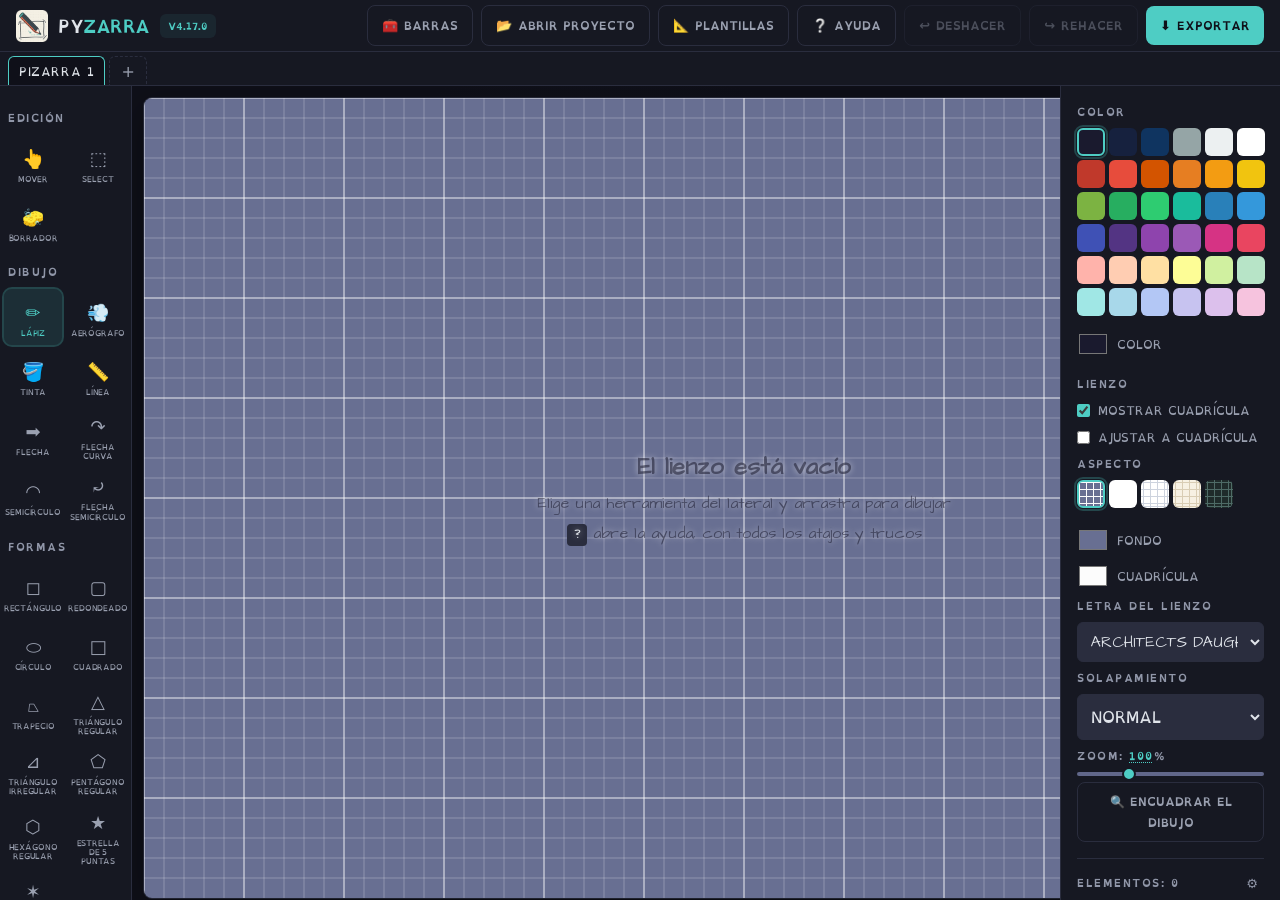
==== commit 611c53fd: "Soltar imágenes sobre el icono del Dock las inserta en la pizarra, y versión 4.17.0 El .app declara " ====
--- a/src/pyzarra/web/index.html
+++ b/src/pyzarra/web/index.html
@@ -33,7 +33,7 @@
       <div class="topbar__brand">
         <img class="topbar__logo-icon" src="img/logo-96.png" alt="" aria-hidden="true" width="32" height="32" />
         <h1 class="topbar__logo-text">Py<span class="topbar__logo-accent">zarra</span></h1>
-        <span class="topbar__badge">v4.16.1</span>
+        <span class="topbar__badge">v4.17.0</span>
         <!-- Aviso de autoguardado: visible SOLO mientras localStorage rechaza
              el guardado (cuota llena). Sin él, el fallo era un catch mudo y el
              trabajo posterior se perdía en silencio al recargar. -->
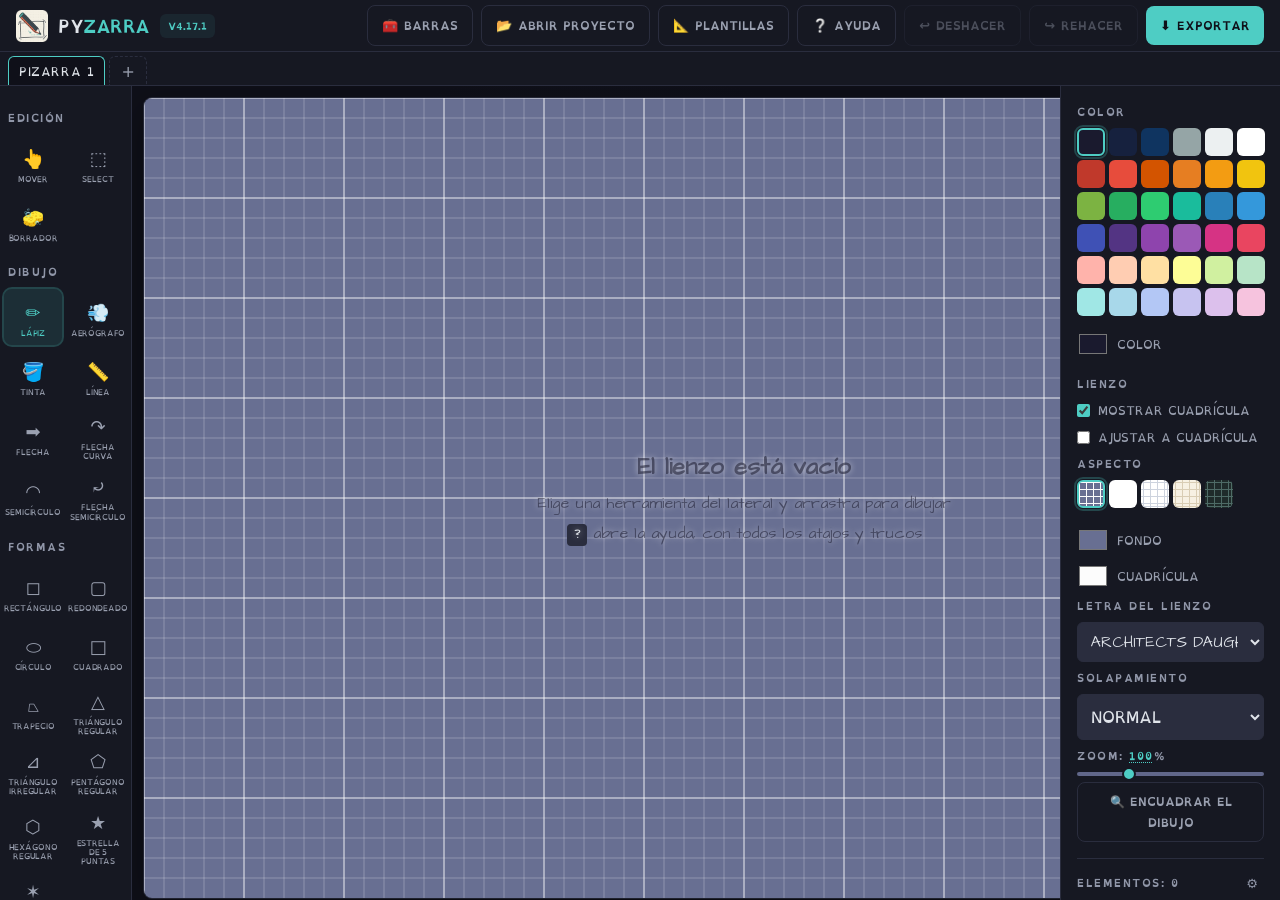
==== commit 475ac71c: "Soltar en el Dock funciona en el .app: vaciar la caché web al arrancar, y versión 4.17.1 El .app eje" ====
--- a/src/pyzarra/web/index.html
+++ b/src/pyzarra/web/index.html
@@ -33,7 +33,7 @@
       <div class="topbar__brand">
         <img class="topbar__logo-icon" src="img/logo-96.png" alt="" aria-hidden="true" width="32" height="32" />
         <h1 class="topbar__logo-text">Py<span class="topbar__logo-accent">zarra</span></h1>
-        <span class="topbar__badge">v4.17.0</span>
+        <span class="topbar__badge">v4.17.1</span>
         <!-- Aviso de autoguardado: visible SOLO mientras localStorage rechaza
              el guardado (cuota llena). Sin él, el fallo era un catch mudo y el
              trabajo posterior se perdía en silencio al recargar. -->
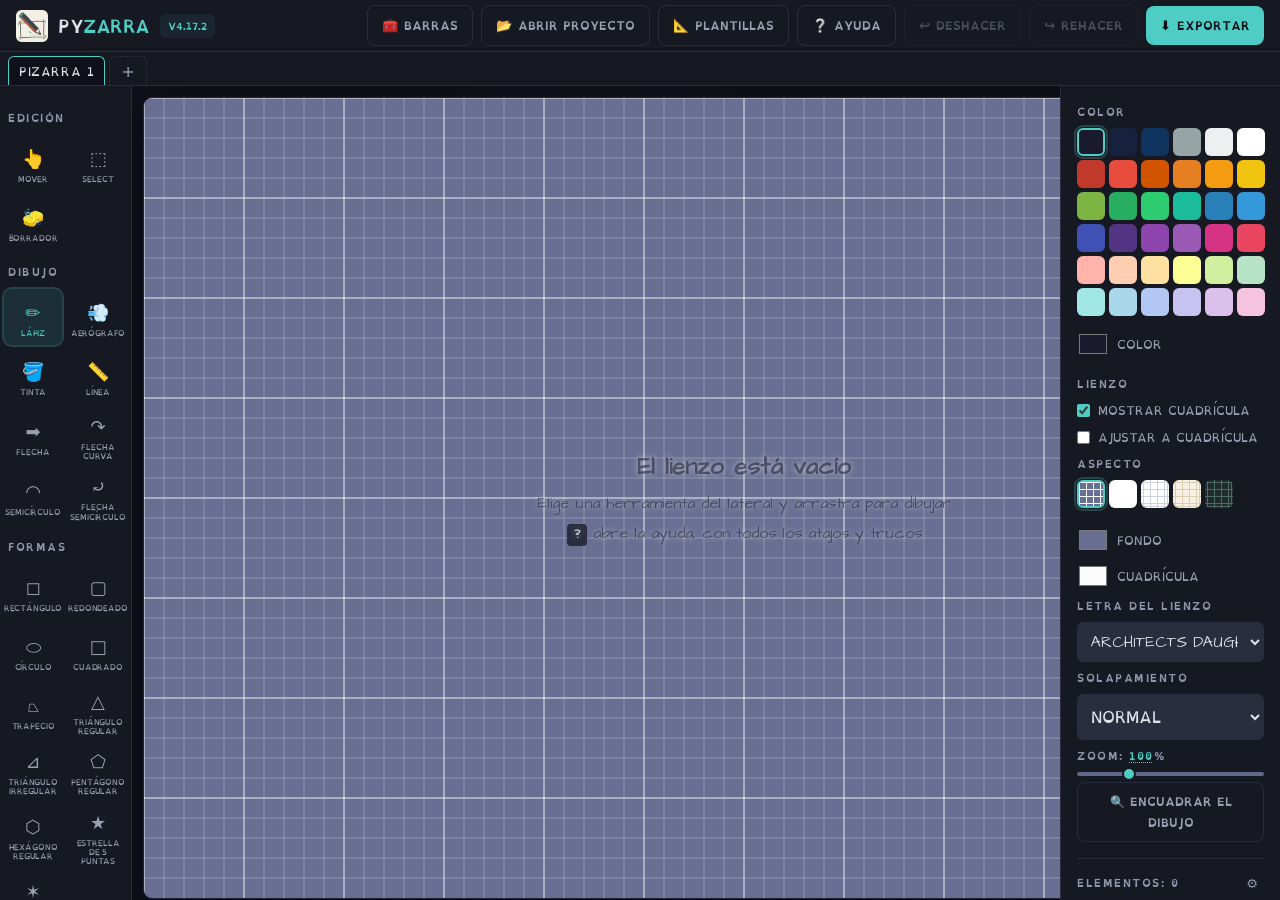
==== commit 8df5a0f3: "Diálogo de Guardar en español y exportar como exportado1, exportado2…, y versión 4.17.2 El diálogo n" ====
--- a/src/pyzarra/web/index.html
+++ b/src/pyzarra/web/index.html
@@ -33,7 +33,7 @@
       <div class="topbar__brand">
         <img class="topbar__logo-icon" src="img/logo-96.png" alt="" aria-hidden="true" width="32" height="32" />
         <h1 class="topbar__logo-text">Py<span class="topbar__logo-accent">zarra</span></h1>
-        <span class="topbar__badge">v4.17.1</span>
+        <span class="topbar__badge">v4.17.2</span>
         <!-- Aviso de autoguardado: visible SOLO mientras localStorage rechaza
              el guardado (cuota llena). Sin él, el fallo era un catch mudo y el
              trabajo posterior se perdía en silencio al recargar. -->
